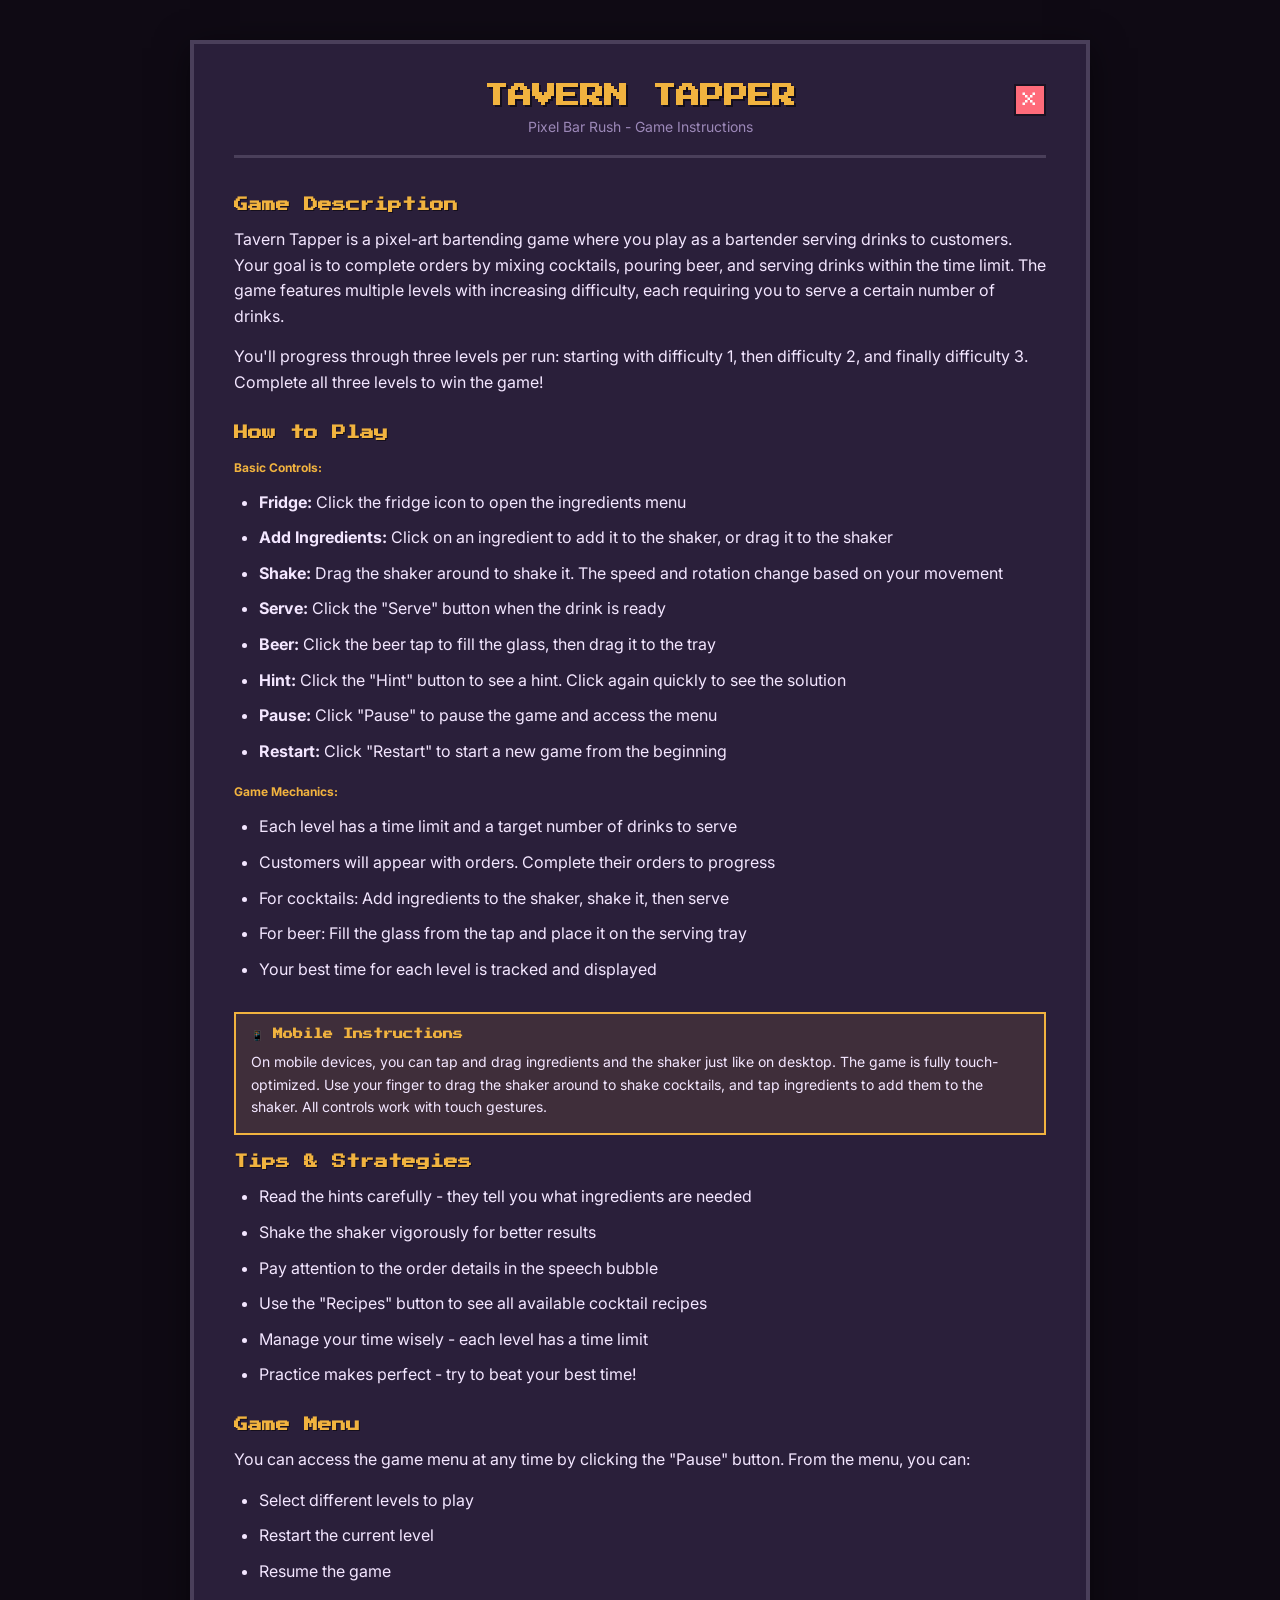
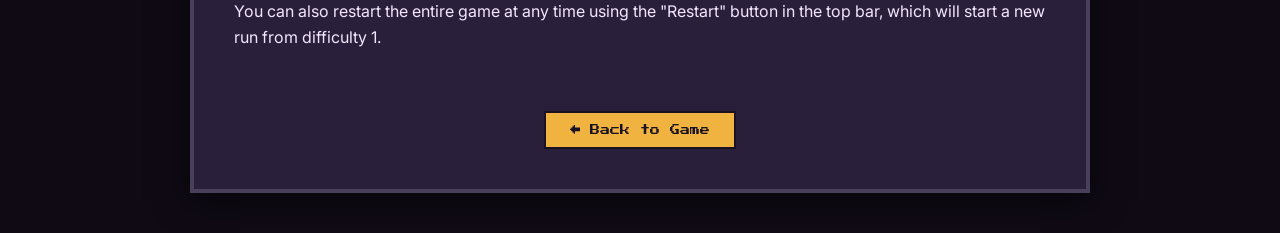
==== instructions.html @ 80a88e9c "all done" ====
<!doctype html>
<html lang="sk">
<head>
  <meta charset="UTF-8">
  <meta name="viewport" content="width=device-width, initial-scale=1.0">
  <meta name="theme-color" content="#1b1424">
  <title>Tavern Tapper - Instructions</title>
  <link rel="icon" type="image/png" href="./src/assets/icons/EmptyPintOfBeer.png">
  <link rel="stylesheet" href="./src/css/style.css">
  <style>
    html, body {
      overflow-y: auto;
      overflow-x: hidden;
      height: auto;
      min-height: 100vh;
    }
    
    @media print {
      .game-area,
      .topbar,
      .instructions__back-btn,
      .instructions__game-link,
      .instructions__close {
        display: none !important;
      }
      
      .instructions {
        max-width: 100%;
        padding: 20px;
        box-shadow: none;
        border: none;
      }
      
      body {
        background: white;
        color: black;
      }
      
      .instructions__section {
        page-break-inside: avoid;
      }
    }
    
    .instructions {
      max-width: 900px;
      margin: 40px auto;
      padding: 40px;
      background: #2a1f3a;
      border: 4px solid #4a3f5a;
      border-radius: 0;
      box-shadow: 0 8px 32px rgba(0,0,0,0.5);
      font-family: 'Inter', system-ui, -apple-system, sans-serif;
      color: var(--text);
    }
    
    .instructions__header {
      text-align: center;
      margin-bottom: 40px;
      padding-bottom: 20px;
      border-bottom: 3px solid #4a3f5a;
      position: relative;
    }
    
    .instructions__close {
      position: absolute;
      top: 0;
      right: 0;
      width: 32px;
      height: 32px;
      background: var(--danger);
      border: 2px solid #1a1222;
      border-radius: 0;
      color: white;
      font-size: 20px;
      font-family: 'Press Start 2P', cursive;
      cursor: pointer;
      display: flex;
      align-items: center;
      justify-content: center;
      transition: transform 100ms ease;
      text-decoration: none;
    }
    
    .instructions__close:hover {
      transform: scale(1.1);
    }
    
    .instructions__title {
      font-family: 'Press Start 2P', cursive;
      font-size: 24px;
      color: var(--accent);
      margin: 0 0 10px 0;
      text-shadow: 2px 2px 0 rgba(0,0,0,0.5);
    }
    
    .instructions__subtitle {
      font-size: 14px;
      color: var(--muted);
      margin: 0;
    }
    
    .instructions__section {
      margin-bottom: 30px;
    }
    
    .instructions__section-title {
      font-family: 'Press Start 2P', cursive;
      font-size: 14px;
      color: var(--accent);
      margin: 0 0 15px 0;
      text-shadow: 1px 1px 0 rgba(0,0,0,0.5);
    }
    
    .instructions__text {
      font-size: 16px;
      line-height: 1.6;
      margin: 0 0 15px 0;
      color: var(--text);
    }
    
    .instructions__list {
      margin: 15px 0;
      padding-left: 25px;
    }
    
    .instructions__list-item {
      margin-bottom: 10px;
      line-height: 1.6;
    }
    
    .instructions__mobile-note {
      background: rgba(241, 179, 63, 0.1);
      border: 2px solid var(--accent);
      padding: 15px;
      margin: 20px 0;
      border-radius: 0;
    }
    
    .instructions__mobile-note-title {
      font-family: 'Press Start 2P', cursive;
      font-size: 10px;
      color: var(--accent);
      margin: 0 0 10px 0;
    }
    
    .instructions__mobile-note-text {
      font-size: 14px;
      line-height: 1.6;
      margin: 0;
    }
    
    .instructions__back-btn {
      display: inline-block;
      padding: 12px 24px;
      background: var(--accent);
      color: #1a1222;
      text-decoration: none;
      font-family: 'Press Start 2P', cursive;
      font-size: 10px;
      border: 2px solid #1a1222;
      border-radius: 0;
      margin-top: 30px;
      transition: transform 100ms ease;
    }
    
    .instructions__back-btn:hover {
      transform: scale(1.05);
    }
    
    .instructions__game-link {
      text-align: center;
      margin-top: 30px;
    }
    
    @media (max-width: 768px) {
      .instructions {
        margin: 20px;
        padding: 20px;
      }
      
      .instructions__title {
        font-size: 18px;
      }
      
      .instructions__section-title {
        font-size: 12px;
      }
      
      .instructions__text {
        font-size: 14px;
      }
    }
  </style>
</head>
<body>
  <div class="instructions">
    <div class="instructions__header">
      <a href="index.html" class="instructions__close" title="Close">×</a>
      <h1 class="instructions__title">TAVERN TAPPER</h1>
      <p class="instructions__subtitle">Pixel Bar Rush - Game Instructions</p>
    </div>
    
    <div class="instructions__section">
      <h2 class="instructions__section-title">Game Description</h2>
      <p class="instructions__text">
        Tavern Tapper is a pixel-art bartending game where you play as a bartender serving drinks to customers. 
        Your goal is to complete orders by mixing cocktails, pouring beer, and serving drinks within the time limit. 
        The game features multiple levels with increasing difficulty, each requiring you to serve a certain number of drinks.
      </p>
      <p class="instructions__text">
        You'll progress through three levels per run: starting with difficulty 1, then difficulty 2, and finally difficulty 3. 
        Complete all three levels to win the game!
      </p>
    </div>
    
    <div class="instructions__section">
      <h2 class="instructions__section-title">How to Play</h2>
      
      <h3 style="font-size: 12px; color: var(--accent); margin-top: 20px; margin-bottom: 10px;">Basic Controls:</h3>
      <ul class="instructions__list">
        <li class="instructions__list-item"><strong>Fridge:</strong> Click the fridge icon to open the ingredients menu</li>
        <li class="instructions__list-item"><strong>Add Ingredients:</strong> Click on an ingredient to add it to the shaker, or drag it to the shaker</li>
        <li class="instructions__list-item"><strong>Shake:</strong> Drag the shaker around to shake it. The speed and rotation change based on your movement</li>
        <li class="instructions__list-item"><strong>Serve:</strong> Click the "Serve" button when the drink is ready</li>
        <li class="instructions__list-item"><strong>Beer:</strong> Click the beer tap to fill the glass, then drag it to the tray</li>
        <li class="instructions__list-item"><strong>Hint:</strong> Click the "Hint" button to see a hint. Click again quickly to see the solution</li>
        <li class="instructions__list-item"><strong>Pause:</strong> Click "Pause" to pause the game and access the menu</li>
        <li class="instructions__list-item"><strong>Restart:</strong> Click "Restart" to start a new game from the beginning</li>
      </ul>
      
      <h3 style="font-size: 12px; color: var(--accent); margin-top: 20px; margin-bottom: 10px;">Game Mechanics:</h3>
      <ul class="instructions__list">
        <li class="instructions__list-item">Each level has a time limit and a target number of drinks to serve</li>
        <li class="instructions__list-item">Customers will appear with orders. Complete their orders to progress</li>
        <li class="instructions__list-item">For cocktails: Add ingredients to the shaker, shake it, then serve</li>
        <li class="instructions__list-item">For beer: Fill the glass from the tap and place it on the serving tray</li>
        <li class="instructions__list-item">Your best time for each level is tracked and displayed</li>
      </ul>
    </div>
    
    <div class="instructions__mobile-note">
      <h3 class="instructions__mobile-note-title">📱 Mobile Instructions</h3>
      <p class="instructions__mobile-note-text">
        On mobile devices, you can tap and drag ingredients and the shaker just like on desktop. 
        The game is fully touch-optimized. Use your finger to drag the shaker around to shake cocktails, 
        and tap ingredients to add them to the shaker. All controls work with touch gestures.
      </p>
    </div>
    
    <div class="instructions__section">
      <h2 class="instructions__section-title">Tips & Strategies</h2>
      <ul class="instructions__list">
        <li class="instructions__list-item">Read the hints carefully - they tell you what ingredients are needed</li>
        <li class="instructions__list-item">Shake the shaker vigorously for better results</li>
        <li class="instructions__list-item">Pay attention to the order details in the speech bubble</li>
        <li class="instructions__list-item">Use the "Recipes" button to see all available cocktail recipes</li>
        <li class="instructions__list-item">Manage your time wisely - each level has a time limit</li>
        <li class="instructions__list-item">Practice makes perfect - try to beat your best time!</li>
      </ul>
    </div>
    
    <div class="instructions__section">
      <h2 class="instructions__section-title">Game Menu</h2>
      <p class="instructions__text">
        You can access the game menu at any time by clicking the "Pause" button. From the menu, you can:
      </p>
      <ul class="instructions__list">
        <li class="instructions__list-item">Select different levels to play</li>
        <li class="instructions__list-item">Restart the current level</li>
        <li class="instructions__list-item">Resume the game</li>
      </ul>
      <p class="instructions__text">
        You can also restart the entire game at any time using the "Restart" button in the top bar, 
        which will start a new run from difficulty 1.
      </p>
    </div>
    
    <div class="instructions__game-link">
      <a href="index.html" class="instructions__back-btn">← Back to Game</a>
    </div>
  </div>
</body>
</html>
---- src/css/style.css ----
@import url('https://fonts.googleapis.com/css2?family=Press+Start+2P&family=Inter:wght@400;600&display=swap');

html, body {
  height: 100%;
  margin: 0;
  padding: 0;
  overflow: hidden; /* блокируем прокрутку страницы, игра всегда внутри экрана */
  -webkit-overflow-scrolling: touch; /* плавная прокрутка на iOS */
  touch-action: manipulation; /* предотвращаем двойной тап для зума */
}

:root {
  --bg: #0f0a14;
  --panel: #1b1424;
  --accent: #f1b33f;
  --accent-2: #6dd3ff;
  --text: #f3e6ff;
  --muted: #9c88b8;
  --danger: #ff6b7a;
  --success: #7bd88f;
  --border: rgba(255,255,255,0.08);
  color-scheme: dark;
}

* { 
  box-sizing: border-box;
  -webkit-tap-highlight-color: transparent; /* убираем подсветку при касании на мобильных */
}

*:not(input):not(textarea) {
  user-select: none; /* предотвращаем выделение текста при касании */
  -webkit-user-select: none;
  -moz-user-select: none;
  -ms-user-select: none;
}

body {
  margin: 0;
  font-family: 'Inter', system-ui, -apple-system, sans-serif;
  color: var(--text);
  background-color: var(--bg);
  min-height: 100vh;
  position: relative;
  overflow-x: hidden;
}

.page {
  max-width: 100vw; /* чтобы фон и игра могли растягиваться на всю ширину экрана */
  margin: 0;
  padding: 12px;
  min-height: 100vh;
  max-height: 100vh; /* ограничиваем высоту на мобильных */
  display: flex;
  flex-direction: column;
  overflow: hidden; /* предотвращаем скроллинг */
}

.topbar {
  display: flex;
  justify-content: space-between;
  align-items: center;
  gap: 12px;
  padding: 10px 14px;
  background: linear-gradient(90deg, #24182f, #1a1222);
  border: 2px solid var(--border);
  border-radius: 8px;
  box-shadow: 0 4px 12px rgba(0,0,0,0.5);
  margin-bottom: 12px;
  flex-wrap: wrap;
  z-index: 100;
  position: relative;
}

.brand {
  display: flex;
  align-items: center;
  gap: 10px;
  font-family: 'Press Start 2P', cursive;
  font-size: 11px;
  text-transform: uppercase;
  letter-spacing: 1px;
}

.brand__dot {
  width: 12px;
  height: 12px;
  background: linear-gradient(145deg, var(--accent), #ffdf91);
  box-shadow: 0 0 8px rgba(241, 179, 63, 0.9);
  border-radius: 3px;
  image-rendering: pixelated;
}

.brand__subtitle {
  font-family: 'Inter', sans-serif;
  font-size: 10px;
  color: var(--muted);
  margin-top: 2px;
}

.hud {
  display: flex;
  align-items: center;
  gap: 8px;
  flex-wrap: wrap;
}

.hud__item {
  padding: 6px 8px;
  background: rgba(255,255,255,0.04);
  border: 2px solid var(--border);
  border-radius: 6px;
  min-width: 70px;
}

.label {
  font-size: 9px;
  color: var(--muted);
  text-transform: uppercase;
}

.value {
  font-family: 'Press Start 2P', cursive;
  font-size: 10px;
  margin-top: 2px;
}

.btn {
  border: 2px solid var(--border);
  background: rgba(255,255,255,0.06);
  color: var(--text);
  padding: 6px 10px;
  border-radius: 6px;
  cursor: pointer;
  font-weight: 600;
  font-size: 11px;
  transition: transform 100ms ease, box-shadow 100ms ease, border 100ms ease;
  image-rendering: pixelated;
  font-family: 'Press Start 2P', cursive;
}

.btn:hover { transform: translateY(-1px); border-color: rgba(241,179,63,0.6); }
.btn:active { transform: translateY(0); }

.btn--primary {
  background: linear-gradient(90deg, #f1b33f, #ffdf91);
  color: #24182f;
  border-color: rgba(0,0,0,0.1);
  box-shadow: 0 4px 12px rgba(241, 179, 63, 0.35);
}

.btn--ghost {
  background: rgba(255,255,255,0.04);
}

.btn--small {
  padding: 4px 8px;
  font-size: 9px;
}

/* Игровая область */
.game-area {
  flex: 1;
  display: flex;
  flex-direction: column;
  gap: 12px;
  min-height: 0; /* важно для flex-контейнеров */
  overflow: hidden;
}

/* Таверна - основной контейнер (вьюпорт) */
.tavern {
  position: relative;
  min-height: 500px;
  background: transparent;
  border-radius: 8px;
  overflow: hidden; /* предотвращаем выход элементов за границы */
  flex: 1;
  width: 100%;
  max-width: 100%;
  min-height: 0; /* важно для flex-контейнеров */
  display: flex;
  justify-content: center;
  align-items: flex-start;
}

/* Внутренний слой фиксированного "игрового" размера, который масштабируется под любое окно */
.tavern__content {
  position: absolute;
  top: 0;
  left: 50%;
  width: 1280px;   /* базовая ширина макета игры */
  height: 720px;   /* базовая высота макета игры */
  transform: translateX(-50%) scale(1);
  transform-origin: top center;
  z-index: 5; /* выше фона */
}

.tavern__background {
  position: absolute;
  inset: 0;
  background-image: url('../assets/background/tavern-bg.png');
  background-size: cover;
  background-position: center;
  opacity: 1;
  z-index: 0;
  border-radius: 8px;
  background-repeat: no-repeat;
}


/* Посетители с диалоговыми окнами */
.visitors {
  position: relative;
  z-index: 5; /* ниже стойки, но пузырьки всё равно выше по z-index */
  display: flex;
  justify-content: space-around;
  align-items: flex-start;
  padding: 20px;
  height: 100%;
  min-height: 200px;
}

.visitor {
  position: absolute;
  display: flex;
  flex-direction: column;
  align-items: center;
  gap: 8px;
  /* Посетитель появляется из центра (двери) и приближается к бару */
  left: 50% !important; /* Центрируем по горизонтали */
  animation: visitor-enter 1.2s ease-out forwards;
  max-width: 100%;
  box-sizing: border-box;
  transform-origin: center bottom; /* Точка масштабирования - центр снизу */
  overflow: visible; /* Чтобы speech-bubble был виден даже если посетитель высоко */
}

/* Для мобильных устройств используем другую анимацию */
@media (max-width: 768px) {
  .visitor {
    animation: visitor-enter-mobile 1.2s ease-out forwards;
  }
  
  /* Отключаем анимацию только если transform задан через style и это не начальная анимация */
  .visitor[style*="transform"]:not([data-animating="true"]) {
    animation: none;
  }
}

/* Контейнер с персонажем под пузырём */
.visitor__avatar {
  margin-top: 6px;
  order: 2; /* Аватар идет после speech-bubble */
}

/* Speech-bubble теперь позиционируется абсолютно относительно .tavern, а не .visitor */
.visitor .speech-bubble {
  position: absolute;
  bottom: auto;
  left: auto;
  transform: none;
  order: 1; /* Speech-bubble идет первым */
}

.visitor__img {
  width: clamp(200px, 25vw, 380px);
  height: clamp(200px, 25vw, 380px);
  max-width: 100%;
  max-height: 100%;
  object-fit: contain;
  image-rendering: pixelated;
  image-rendering: -moz-crisp-edges;
  image-rendering: crisp-edges;
  filter: drop-shadow(0 6px 12px rgba(0,0,0,0.8));
}

@keyframes visitor-enter {
  from {
    opacity: 0.2;
    transform: translateX(-50%) translateY(-100%) scale(0.3);
    filter: brightness(0.2);
  }
  to {
    opacity: 1;
    transform: translateX(-50%) translateY(0) scale(1);
    filter: brightness(1);
  }
}

@keyframes visitor-enter-mobile {
  from {
    opacity: 0.2;
    transform: translateX(-50%) translateY(-100%) scale(0.3);
    filter: brightness(0.2);
  }
  to {
    opacity: 1;
    transform: translateX(-50%) translateY(0) scale(1);
    filter: brightness(1);
  }
}

/* Окошко с заказом (слева, похоже на панель ингредиентов шейкера) */
.speech-bubble {
  position: absolute;
  bottom: 70%;       /* поднято выше, чтобы не налазить на ингредиенты в шейкере */
  left: 10%;          /* сдвинуто левее, чтобы не налазить на ингредиенты */
  right: auto;
  transform: none;
  background: #2a1f3a;
  border: 3px solid #4a3f5a;
  border-radius: 0;
  padding: clamp(8px, 1.5vw, 12px);
  min-width: clamp(120px, 30vw, 280px);
  max-width: clamp(140px, 50vw, 400px);
  width: auto;
  box-shadow: 
    0 0 0 2px #1a1222,
    inset 0 0 0 1px rgba(255,255,255,0.1),
    0 8px 16px rgba(0,0,0,0.8);
  z-index: 20;
  image-rendering: pixelated;
  font-family: 'Press Start 2P', cursive;
  white-space: normal;
}

.speech-bubble__content {
  position: relative;
  z-index: 1;
}

.speech-bubble__title {
  font-size: clamp(5px, 1.2vw, 9px);
  color: var(--accent);
  text-align: center;
  margin-bottom: clamp(6px, 1.5vh, 10px);
  text-transform: uppercase;
  text-shadow: 2px 2px 0 rgba(0,0,0,0.5);
}

.speech-bubble__hint {
  color: var(--muted);
  font-size: clamp(4px, 1vw, 7px);
  text-align: center;
  margin-bottom: clamp(4px, 1vh, 8px);
  line-height: 1.4;
}

.speech-bubble__timer {
  display: none; /* Скрываем таймер, время больше не показывается */
  font-size: clamp(4px, 1vw, 7px);
  color: var(--danger);
  text-align: center;
  margin-top: clamp(4px, 1vh, 8px);
  padding-top: clamp(4px, 1vh, 8px);
  border-top: 1px solid rgba(255,255,255,0.1);
  line-height: 1.4;
  text-shadow: 1px 1px 0 rgba(0,0,0,0.5);
}

.speech-bubble.active {
  border-color: var(--accent);
  box-shadow: 
    0 0 0 2px #1a1222,
    inset 0 0 0 1px rgba(241,179,63,0.2),
    0 0 16px rgba(241, 179, 63, 0.5),
    0 6px 12px rgba(0,0,0,0.7);
  animation: pulse 1.5s ease-in-out infinite;
}

.speech-bubble.served {
  border-color: var(--success);
  opacity: 0.7;
}

.speech-bubble.expired {
  border-color: var(--danger);
  opacity: 0.5;
}

@keyframes pulse {
  0%, 100% { transform: scale(1); }
  50% { transform: scale(1.03); }
}

/* Ингредиенты на столе - теперь скрыты, все продукты в холодильнике */
.ingredients-on-table {
  display: none; /* ингредиенты больше не отображаются на столе */
}

/* Холодильник слева на стойке */
.bar-fridge-container {
  position: absolute;
  bottom: 60px;
  left: 80px;          /* чуть дальше от центра, шире композиция */
  z-index: 15;
  cursor: pointer;
  transition: transform 150ms ease;
}

.bar-fridge-container:hover {
  transform: scale(1.05);
}

.bar-fridge__icon {
  width: clamp(80px, 18vw, 220px);  /* чуть крупнее на больших экранах */
  height: auto;
  image-rendering: pixelated;
  image-rendering: -moz-crisp-edges;
  image-rendering: crisp-edges;
  filter: drop-shadow(0 4px 8px rgba(0,0,0,0.6));
}

/* Модальное окно меню холодильника */
.fridge-menu {
  position: fixed;
  inset: 0;
  z-index: 1000;
  display: none;
  pointer-events: none; /* позволяем клики сквозь overlay */
}

.fridge-menu__overlay {
  position: absolute;
  top: 0;
  left: 0;
  width: 500px;  /* только слева, где меню */
  height: 100%;
  background: rgba(0, 0, 0, 0.3);  /* легкое затемнение только слева */
  backdrop-filter: none;  /* убираем размытие */
  pointer-events: auto; /* overlay кликабелен для закрытия */
}

.fridge-menu__content {
  position: absolute;
  top: 50%;
  left: 40px;  /* позиционируем слева */
  transform: translateY(-50%);
  background: #2a1f3a;
  border: 4px solid #4a3f5a;
  border-radius: 0;
  padding: 16px;
  width: 400px;  /* фиксированная ширина, меньше чем было */
  max-height: 75vh;  /* ограничиваем высоту */
  overflow-y: auto;
  overflow-x: visible;  /* не обрезаем элементы по горизонтали */
  box-shadow: 
    0 0 0 2px #1a1222,
    inset 0 0 0 1px rgba(255,255,255,0.1),
    0 12px 24px rgba(0,0,0,0.9);
  image-rendering: pixelated;
  font-family: 'Press Start 2P', cursive;
  pointer-events: auto; /* содержимое меню кликабельно */
}

.fridge-menu__header {
  display: flex;
  justify-content: space-between;
  align-items: center;
  margin-bottom: 20px;
  padding-bottom: 12px;
  border-bottom: 3px solid #4a3f5a;
}

.fridge-menu__title {
  font-size: 14px;
  color: var(--accent);
  text-transform: uppercase;
  text-shadow: 2px 2px 0 rgba(0,0,0,0.5);
  margin: 0;
}

.fridge-menu__close {
  width: 32px;
  height: 32px;
  background: var(--danger);
  border: 2px solid #1a1222;
  border-radius: 0;
  color: white;
  font-size: 20px;
  font-family: 'Press Start 2P', cursive;
  cursor: pointer;
  display: flex;
  align-items: center;
  justify-content: center;
  transition: transform 100ms ease;
}

.fridge-menu__close:hover {
  transform: scale(1.1);
}

.fridge-menu__grid {
  display: grid;
  grid-template-columns: repeat(2, 1fr);  /* 2 колонки вместо auto-fill */
  gap: 12px;
  padding: 10px 0;
}

.fridge-menu__item {
  display: flex;
  flex-direction: column;
  align-items: center;
  gap: 6px;
  padding: 10px;
  background: rgba(0,0,0,0.4);
  border: 2px solid rgba(255,255,255,0.1);
  border-radius: 4px;
  cursor: grab;
  transition: transform 150ms ease, border-color 150ms ease;
  image-rendering: pixelated;
}

.fridge-menu__item:hover {
  transform: translateY(-4px) scale(1.05);
  border-color: rgba(241,179,63,0.6);
  background: rgba(0,0,0,0.6);
}

.fridge-menu__item:active {
  cursor: grabbing;
}

.fridge-menu__item.dragging {
  z-index: 3000 !important;  /* ⬆️ выше всего (меню: 1000, пауза: 2000) */
  opacity: 0.9;
  transform: scale(1.1);
  filter: drop-shadow(0 8px 16px rgba(0,0,0,0.8));
  will-change: transform, left, top;  /* оптимизация для анимации */
}

.fridge-menu__item img {
  width: 56px;  /* немного меньше для компактности */
  height: 56px;
  object-fit: contain;
  image-rendering: pixelated;
  image-rendering: -moz-crisp-edges;
  image-rendering: crisp-edges;
  filter: drop-shadow(0 2px 4px rgba(0,0,0,0.6));
  pointer-events: none;
}

.fridge-menu__item-label {
  font-size: 8px;
  color: var(--text);
  text-align: center;
  text-shadow: 1px 1px 0 rgba(0,0,0,0.9);
  line-height: 1.3;
}

/* Модальное окно меню паузы */
.pause-menu {
  position: fixed;
  inset: 0;
  z-index: 2000;  /* выше меню холодильника */
  display: none;
  pointer-events: none;
}

.pause-menu__overlay {
  position: absolute;
  inset: 0;
  background: rgba(0, 0, 0, 0.7);
  backdrop-filter: blur(4px);
  pointer-events: auto;
}

.pause-menu__content {
  position: absolute;
  top: 50%;
  left: 50%;
  transform: translate(-50%, -50%);
  background: #2a1f3a;
  border: 4px solid #4a3f5a;
  border-radius: 0;
  padding: 24px;
  min-width: 500px;
  max-width: 600px;
  max-height: 80vh;
  overflow-y: auto;
  box-shadow: 
    0 0 0 2px #1a1222,
    inset 0 0 0 1px rgba(255,255,255,0.1),
    0 12px 24px rgba(0,0,0,0.9);
  image-rendering: pixelated;
  font-family: 'Press Start 2P', cursive;
  pointer-events: auto;
}

.pause-menu__header {
  display: flex;
  justify-content: space-between;
  align-items: center;
  margin-bottom: 20px;
  padding-bottom: 12px;
  border-bottom: 3px solid #4a3f5a;
}

.pause-menu__title {
  font-size: 16px;
  color: var(--accent);
  text-transform: uppercase;
  text-shadow: 2px 2px 0 rgba(0,0,0,0.5);
  margin: 0;
}

.pause-menu__close {
  width: 32px;
  height: 32px;
  background: var(--danger);
  border: 2px solid #1a1222;
  border-radius: 0;
  color: white;
  font-size: 20px;
  font-family: 'Press Start 2P', cursive;
  cursor: pointer;
  display: flex;
  align-items: center;
  justify-content: center;
  transition: transform 100ms ease;
}

.pause-menu__close:hover {
  transform: scale(1.1);
}

.pause-menu__body {
  display: flex;
  flex-direction: column;
  gap: 24px;
}

.pause-menu__section {
  display: flex;
  flex-direction: column;
  gap: 12px;
}

.pause-menu__section-title {
  font-size: 10px;
  color: var(--muted);
  text-transform: uppercase;
  margin: 0;
  text-shadow: 1px 1px 0 rgba(0,0,0,0.5);
}

.pause-menu__levels {
  display: flex;
  flex-direction: column;
  gap: 8px;
  max-height: 300px;
  overflow-y: auto;
  padding-right: 8px;
}

.pause-menu__level-btn {
  padding: 10px 16px;
  background: rgba(0,0,0,0.4);
  border: 2px solid rgba(255,255,255,0.1);
  border-radius: 0;
  color: var(--text);
  font-family: 'Press Start 2P', cursive;
  font-size: 9px;
  text-align: left;
  cursor: pointer;
  transition: transform 150ms ease, border-color 150ms ease, background 150ms ease;
  text-shadow: 1px 1px 0 rgba(0,0,0,0.8);
}

.pause-menu__level-btn:hover {
  transform: translateX(4px);
  border-color: rgba(241,179,63,0.6);
  background: rgba(0,0,0,0.6);
}

.pause-menu__level-btn--active {
  border-color: var(--accent);
  background: rgba(241,179,63,0.2);
  color: var(--accent);
}

.pause-menu__actions {
  display: flex;
  flex-direction: column;
  gap: 12px;
  padding-top: 12px;
  border-top: 2px solid rgba(255,255,255,0.1);
}

.pause-menu__actions .btn {
  width: 100%;
  padding: 12px;
  font-size: 10px;
}

/* Модальное окно победы */
.win-menu {
  position: fixed;
  inset: 0;
  z-index: 2000;
  display: none;
  pointer-events: none;
}

.win-menu__overlay {
  position: absolute;
  inset: 0;
  background: rgba(0, 0, 0, 0.7);
  backdrop-filter: blur(4px);
  pointer-events: auto;
}

.win-menu__content {
  position: absolute;
  top: 50%;
  left: 50%;
  transform: translate(-50%, -50%);
  background: #2a1f3a;
  border: 4px solid var(--success);
  border-radius: 0;
  padding: 32px;
  min-width: 400px;
  max-width: 500px;
  box-shadow: 
    0 0 0 2px #1a1222,
    inset 0 0 0 1px rgba(255,255,255,0.1),
    0 12px 24px rgba(0,0,0,0.9);
  image-rendering: pixelated;
  font-family: 'Press Start 2P', cursive;
  pointer-events: auto;
  text-align: center;
}

.win-menu__header {
  margin-bottom: 24px;
}

.win-menu__title {
  font-size: 18px;
  color: var(--success);
  text-transform: uppercase;
  text-shadow: 2px 2px 0 rgba(0,0,0,0.5);
  margin: 0;
}

.win-menu__body {
  display: flex;
  flex-direction: column;
  gap: 24px;
}

.win-menu__message {
  font-size: 12px;
  color: var(--text);
  text-shadow: 1px 1px 0 rgba(0,0,0,0.8);
}

.win-menu__message span {
  color: var(--accent);
  font-size: 14px;
}

.win-menu__actions {
  display: flex;
  justify-content: center;
}

.win-menu__actions .btn {
  padding: 12px 32px;
  font-size: 10px;
}

/* Модальное окно проигрыша */
.lose-menu {
  position: fixed;
  inset: 0;
  z-index: 2000;
  display: none;
  pointer-events: none;
}

.lose-menu__overlay {
  position: absolute;
  inset: 0;
  background: rgba(0, 0, 0, 0.7);
  backdrop-filter: blur(4px);
  pointer-events: auto;
}

.lose-menu__content {
  position: absolute;
  top: 50%;
  left: 50%;
  transform: translate(-50%, -50%);
  background: #2a1f3a;
  border: 4px solid var(--danger);
  border-radius: 0;
  padding: 32px;
  min-width: 400px;
  max-width: 500px;
  box-shadow: 
    0 0 0 2px #1a1222,
    inset 0 0 0 1px rgba(255,255,255,0.1),
    0 12px 24px rgba(0,0,0,0.9);
  image-rendering: pixelated;
  font-family: 'Press Start 2P', cursive;
  pointer-events: auto;
  text-align: center;
}

.lose-menu__header {
  margin-bottom: 24px;
}

.lose-menu__title {
  font-size: 18px;
  color: var(--danger);
  text-transform: uppercase;
  text-shadow: 2px 2px 0 rgba(0,0,0,0.5);
  margin: 0;
}

.lose-menu__body {
  display: flex;
  flex-direction: column;
  gap: 24px;
}

.lose-menu__message {
  font-size: 10px;
  color: var(--text);
  text-shadow: 1px 1px 0 rgba(0,0,0,0.8);
  line-height: 1.6;
}

.lose-menu__actions {
  display: flex;
  justify-content: center;
}

.lose-menu__actions .btn {
  padding: 12px 32px;
  font-size: 10px;
}

/* Меню рецептов */
.recipes-menu {
  position: fixed;
  inset: 0;
  z-index: 2000;
  display: none;
  pointer-events: none;
}

.recipes-menu__overlay {
  position: absolute;
  inset: 0;
  background: rgba(0, 0, 0, 0.7);
  backdrop-filter: blur(4px);
  pointer-events: auto;
}

.recipes-menu__content {
  position: absolute;
  top: 50%;
  left: 50%;
  transform: translate(-50%, -50%);
  background: #2a1f3a;
  border: 4px solid #4a3f5a;
  border-radius: 0;
  padding: 24px;
  min-width: 600px;
  max-width: 800px;
  max-height: 80vh;
  overflow-y: auto;
  pointer-events: auto;
  box-shadow: 0 8px 32px rgba(0,0,0,0.5);
}

.recipes-menu__header {
  display: flex;
  justify-content: space-between;
  align-items: center;
  margin-bottom: 20px;
  padding-bottom: 12px;
  border-bottom: 3px solid #4a3f5a;
}

.recipes-menu__title {
  font-size: 16px;
  color: var(--accent);
  text-transform: uppercase;
  text-shadow: 2px 2px 0 rgba(0,0,0,0.5);
  margin: 0;
}

.recipes-menu__close {
  width: 32px;
  height: 32px;
  background: var(--danger);
  border: 2px solid #1a1222;
  border-radius: 0;
  color: white;
  font-size: 20px;
  font-family: 'Press Start 2P', cursive;
  cursor: pointer;
  display: flex;
  align-items: center;
  justify-content: center;
  transition: transform 150ms ease;
}

.recipes-menu__close:hover {
  transform: scale(1.1);
}

.recipes-menu__body {
  display: flex;
  flex-direction: column;
  gap: 16px;
}

.recipes-menu__list {
  display: flex;
  flex-direction: column;
  gap: 16px;
}

.recipes-menu__item {
  background: rgba(0,0,0,0.4);
  border: 2px solid rgba(255,255,255,0.1);
  border-radius: 0;
  padding: 16px;
  display: flex;
  flex-direction: column;
  gap: 12px;
}

.recipes-menu__item-header {
  display: flex;
  align-items: center;
  gap: 16px;
}

.recipes-menu__item-image {
  width: 80px;
  height: 80px;
  object-fit: contain;
  border: 2px solid rgba(255,255,255,0.2);
  background: rgba(0,0,0,0.3);
  border-radius: 0;
  flex-shrink: 0;
}

.recipes-menu__item-info {
  flex: 1;
}

.recipes-menu__item-name {
  font-size: 12px;
  color: var(--accent);
  text-transform: uppercase;
  margin: 0 0 8px 0;
  text-shadow: 1px 1px 0 rgba(0,0,0,0.5);
}

.recipes-menu__item-hint {
  font-size: 8px;
  color: var(--muted);
  margin: 0;
  line-height: 1.4;
}

.recipes-menu__item-ingredients {
  display: flex;
  flex-direction: column;
  gap: 8px;
  margin-top: 8px;
}

.recipes-menu__item-ingredients-title {
  font-size: 9px;
  color: var(--muted);
  text-transform: uppercase;
  margin: 0;
}

.recipes-menu__item-ingredients-list {
  display: flex;
  flex-wrap: wrap;
  gap: 8px;
}

.recipes-menu__ingredient {
  display: flex;
  align-items: center;
  gap: 6px;
  background: rgba(0,0,0,0.5);
  border: 1px solid rgba(255,255,255,0.1);
  padding: 6px 10px;
  border-radius: 0;
}

.recipes-menu__ingredient-image {
  width: 24px;
  height: 24px;
  object-fit: contain;
}

.recipes-menu__ingredient-label {
  font-size: 7px;
  color: var(--text);
  font-family: 'Press Start 2P', cursive;
}

.ingredients-on-table::-webkit-scrollbar {
  height: 8px;
}

.ingredients-on-table::-webkit-scrollbar-track {
  background: rgba(0,0,0,0.2);
  border-radius: 4px;
}

.ingredients-on-table::-webkit-scrollbar-thumb {
  background: rgba(241, 179, 63, 0.5);
  border-radius: 4px;
}

.ingredient-on-table {
  position: relative;
  display: flex;
  flex-direction: column;
  align-items: center;
  gap: 4px;
  cursor: grab;
  touch-action: none;
  transition: transform 100ms ease;
  image-rendering: pixelated;
  filter: drop-shadow(0 4px 8px rgba(0,0,0,0.6));
  -webkit-touch-callout: none; /* отключаем контекстное меню на iOS */
}

.ingredient-on-table::before {
  content: '';
  position: absolute;
  bottom: -2px;
  left: 50%;
  transform: translateX(-50%);
  width: 80%;
  height: 4px;
  background: rgba(0,0,0,0.3);
  border-radius: 50%;
  filter: blur(2px);
  z-index: -1;
}

.ingredient-on-table:active { cursor: grabbing; }
.ingredient-on-table:hover { 
  transform: translateY(-6px) scale(1.1);
  filter: drop-shadow(0 6px 12px rgba(241, 179, 63, 0.4));
}
.ingredient-on-table.dragging { 
  opacity: 0.8; 
  transform: rotate(5deg) scale(1.15);
  z-index: 1000;
  filter: drop-shadow(0 8px 16px rgba(0,0,0,0.8));
}

.ingredient-on-table img {
  width: 64px;
  height: 64px;
  object-fit: contain;
  image-rendering: pixelated;
  image-rendering: -moz-crisp-edges;
  image-rendering: crisp-edges;
  filter: drop-shadow(0 4px 8px rgba(0,0,0,0.6));
  pointer-events: none;
  transition: transform 150ms ease;
}

.ingredient-on-table:hover img {
  transform: scale(1.1);
}

.ingredient-on-table .chip__label {
  font-size: 10px;
  text-align: center;
  font-family: 'Press Start 2P', cursive;
  color: var(--text);
  text-shadow: 2px 2px 0 rgba(0,0,0,0.9);
  background: rgba(0,0,0,0.75);
  padding: 4px 8px;
  border-radius: 4px;
  white-space: nowrap;
  border: 1px solid rgba(255,255,255,0.1);
}

/* Шейкер на столе (рядом с подносом, правее центра) */
.shaker-container {
  position: absolute;
  bottom: 72px; /* чуть выше от края стола */
  left: 58%;    /* немного ближе к правому краю, расширяем размещение приборов */
  z-index: 15;
  display: flex;
  flex-direction: column;
  align-items: center;
  gap: 14px;
  transition: transform 0.2s ease;
}

/* Поднос для готовых напитков в центре стола */
.tray-container {
  position: absolute;
  bottom: 42px;
  left: 50%;
  transform: translateX(-50%);
  z-index: 14;        /* над столом, но под всплывающими окнами */
  pointer-events: auto; /* нужна, чтобы можно было дропать бокал/напиток на поднос */
  width: 320px;       /* шире поднос на больших экранах */
  height: 220px;      /* немного выше зона подноса */
  display: flex;
  align-items: flex-end;
  justify-content: center;
}

.tray__icon {
  position: relative;
  width: 320px;       /* поднос на всю зону */
  height: auto;
  image-rendering: pixelated;
  image-rendering: -moz-crisp-edges;
  image-rendering: crisp-edges;
  filter: drop-shadow(0 4px 8px rgba(0,0,0,0.6));
}

.tray__drink {
  position: absolute;
  bottom: 70px;              /* высота напитка над подносом, подгони при необходимости */
  left: 50%;
  transform: translateX(-50%);
  width: 110px;              /* делаем коктейли крупнее на подносе на десктопе */
  height: auto;
  image-rendering: pixelated;
  image-rendering: -moz-crisp-edges;
  image-rendering: crisp-edges;
  filter: drop-shadow(0 4px 8px rgba(0,0,0,0.6));
}

/* Когда бокал стоит на подносе, позиционируем его в центре подноса */
.tray-container .beer-tap__glass {
  position: absolute;
  bottom: 40%;            /* поднимаем еще выше (два раза) - используем проценты для адаптивности */
  left: 50%;
  transform: translateX(-50%);
  z-index: 1;
}

/* Пивной кран справа на столе */
.beer-tap-container {
  position: absolute;
  bottom: 120px;  /* поднимаем кран выше, как на скрине */
  right: 160px;   /* чуть дальше от центра, чтобы расширить композицию */
  z-index: 15;
  display: flex;
  flex-direction: column;
  align-items: center;
  gap: 8px;
}

/* Когда бокал стоит под краном внутри контейнера крана,
   позиционируем его абсолютно, чтобы кран не "подскакивал" вверх */
.beer-tap-container .beer-tap__glass {
  position: absolute;
  bottom: -10px;         /* ставим бокал на стол, чуть ниже низа контейнера */
  left: 50%;
  transform: translateX(-50%);
}

.beer-tap__icon {
  width: 210px;      /* немного крупнее кран */
  height: auto;
  image-rendering: pixelated;
  image-rendering: -moz-crisp-edges;
  image-rendering: crisp-edges;
  filter: drop-shadow(0 4px 8px rgba(0,0,0,0.7));
  cursor: pointer;
}

.beer-tap__glass {
  width: 80px;
  height: 100px;  /* чуть крупнее бокал на стойке */
  object-fit: contain;  /* сохраняем пропорции, но вписываем в заданный размер */
  image-rendering: pixelated;
  filter: drop-shadow(0 3px 6px rgba(0,0,0,0.6));
  cursor: grab;
  touch-action: none;
  -webkit-touch-callout: none;
}

/* Увеличенный размер для shandy */
.beer-tap__glass[data-state="shandy"] {
  width: 90px;
  height: 110px;
}

.beer-tap__glass.dragging {
  opacity: 0.8;
}

/* Стартовая позиция бокала на столе, слева от крана */
.beer-glass-start {
  position: absolute;
  bottom: 70px;    /* опускаем бокал так, чтобы он стоял прямо на столе */
  right: 220px;    /* немного левее, чтобы нужно было пододвинуть под кран */
  z-index: 15;
}

.shaker {
  position: relative;
  width: 170px;   /* увеличиваем базовый размер шейкера на десктопе */
  height: 200px;
  display: flex;
  flex-direction: column;
  align-items: center;
  justify-content: center;
  cursor: grab;
  transition: transform 200ms ease;
  user-select: none;
  -webkit-user-select: none;
  touch-action: none;
  -webkit-touch-callout: none;
  filter: drop-shadow(0 4px 8px rgba(0,0,0,0.6));
}

.shaker::before {
  content: '';
  position: absolute;
  bottom: -4px;
  left: 50%;
  transform: translateX(-50%);
  width: 70%;
  height: 6px;
  background: rgba(0,0,0,0.4);
  border-radius: 50%;
  filter: blur(3px);
  z-index: -1;
}

.shaker:active {
  cursor: grabbing;
}

.shaker:hover {
  transform: scale(1.05);
}

.shaker.dragging {
  cursor: grabbing;
  z-index: 1000;
  transform: scale(1.1) rotate(5deg);
}

.shaker.drag-over {
  transform: scale(1.1);
  filter: drop-shadow(0 0 12px rgba(241, 179, 63, 0.8));
}

.shaker__icon {
  width: 150px;
  height: 150px;
  object-fit: contain;
  image-rendering: pixelated;
  image-rendering: -moz-crisp-edges;
  image-rendering: crisp-edges;
  filter: drop-shadow(0 4px 8px rgba(0,0,0,0.6));
  pointer-events: none;
  transition: transform 200ms ease;
}

.shaker.shaking .shaker__icon {
  animation: shake 0.15s ease-in-out infinite;
}

.shake-progress {
  width: 100%;
  height: 12px;
  background: rgba(0,0,0,0.5);
  border: 2px solid var(--border);
  border-radius: 6px;
  overflow: hidden;
  margin-top: 8px;
  position: relative;
}

.shake-progress__bar {
  height: 100%;
  background: linear-gradient(90deg, #6dd3ff, #a187ff, #f1b33f);
  width: 0%;
  transition: width 50ms linear;
  box-shadow: 0 0 8px rgba(109, 211, 255, 0.6);
}

.shake-progress__label {
  position: absolute;
  top: 50%;
  left: 50%;
  transform: translate(-50%, -50%);
  font-family: 'Press Start 2P', cursive;
  font-size: 7px;
  color: var(--text);
  text-shadow: 1px 1px 0 rgba(0,0,0,0.8);
  z-index: 1;
}

@keyframes shake {
  0%, 100% { transform: translateX(0) rotate(0deg); }
  25% { transform: translateX(-4px) rotate(-5deg); }
  75% { transform: translateX(4px) rotate(5deg); }
}

.shaker__label {
  font-size: 8px;
  color: var(--muted);
  text-align: center;
  font-family: 'Press Start 2P', cursive;
  margin-top: 4px;
  text-shadow: 1px 1px 0 rgba(0,0,0,0.8);
}

/* Окно ингредиентов в шейкере (справа, рядом с шейкером) */
.shaker-ingredients-panel {
  position: absolute;
  bottom: 55%;       /* немного выше */
  right: 25%;        /* немного левее от правого края */
  left: auto;
  transform: none;
  background: #2a1f3a;
  border: 3px solid #4a3f5a;
  border-radius: 0;
  padding: 12px;
  min-width: 280px;
  max-width: 400px;
  box-shadow: 
    0 0 0 2px #1a1222,
    inset 0 0 0 1px rgba(255,255,255,0.1),
    0 8px 16px rgba(0,0,0,0.8);
  z-index: 20;
  image-rendering: pixelated;
  font-family: 'Press Start 2P', cursive;
}

.shaker-ingredients-panel__title {
  font-size: 9px;
  color: var(--accent);
  text-align: center;
  margin-bottom: 10px;
  text-transform: uppercase;
  text-shadow: 2px 2px 0 rgba(0,0,0,0.5);
}

.shaker-ingredients-panel__shake-info {
  font-size: 7px;
  color: var(--muted);
  text-align: center;
  margin-top: 8px;
  padding-top: 8px;
  border-top: 1px solid rgba(255,255,255,0.1);
  line-height: 1.4;
}

.shaker-ingredients-panel__content {
  display: flex;
  flex-wrap: wrap;
  gap: 8px;
  justify-content: center;
  align-items: center;
  min-height: 60px;
}

.shaker-ingredient-item {
  position: relative;
  display: flex;
  flex-direction: column;
  align-items: center;
  gap: 4px;
  background: rgba(0,0,0,0.4);
  padding: 6px;
  border: 2px solid rgba(255,255,255,0.1);
  border-radius: 4px;
  transition: transform 150ms ease, border-color 150ms ease;
}

.shaker-ingredient-item:hover {
  transform: scale(1.05);
  border-color: rgba(241,179,63,0.6);
}

.shaker-ingredient-item img {
  width: 32px;
  height: 32px;
  object-fit: contain;
  image-rendering: pixelated;
  image-rendering: -moz-crisp-edges;
  image-rendering: crisp-edges;
  filter: drop-shadow(0 2px 4px rgba(0,0,0,0.5));
}

.shaker-ingredient-item__label {
  font-size: 7px;
  color: var(--text);
  text-align: center;
  font-family: 'Press Start 2P', cursive;
  text-shadow: 1px 1px 0 rgba(0,0,0,0.8);
}

.shaker-ingredient-item__remove {
  position: absolute;
  top: -6px;
  right: -6px;
  width: 18px;
  height: 18px;
  background: var(--danger);
  border: 2px solid #1a1222;
  border-radius: 50%;
  color: white;
  font-size: 10px;
  font-family: 'Press Start 2P', cursive;
  cursor: pointer;
  display: flex;
  align-items: center;
  justify-content: center;
  line-height: 1;
  box-shadow: 0 2px 4px rgba(0,0,0,0.5);
  transition: transform 100ms ease;
}

.shaker-ingredient-item__remove:hover {
  transform: scale(1.2);
}

.shaker-ingredient-item__remove:active {
  transform: scale(0.9);
}

.shaker-ingredients-panel__empty {
  font-size: 8px;
  color: var(--muted);
  text-align: center;
  padding: 20px;
  text-shadow: 1px 1px 0 rgba(0,0,0,0.5);
}

.shake-btn {
  font-size: 10px;
  padding: 8px 16px;
  min-width: 100px;
}

.shake-btn:active {
  animation: buttonPress 0.1s ease;
}

.shake-hint {
  display: flex;
  flex-direction: column;
  align-items: center;
  gap: 4px;
  font-family: 'Press Start 2P', cursive;
  font-size: 8px;
  color: var(--muted);
  text-align: center;
  margin-top: 4px;
}

.shake-hint__label {
  text-shadow: 1px 1px 0 rgba(0,0,0,0.8);
}

.shake-hint__value {
  color: var(--accent);
  text-shadow: 2px 2px 0 rgba(0,0,0,0.8);
}

@keyframes buttonPress {
  0%, 100% { transform: scale(1); }
  50% { transform: scale(0.95); }
}

/* Кнопки управления на столе */
.controls-on-table {
  position: absolute;
  bottom: 10px; /* чуть ниже, ближе к нижнему краю экрана */
  left: 50%;
  transform: translateX(-50%);
  display: flex;
  gap: 0;
  align-items: center;
  justify-content: center;
  flex-wrap: nowrap;
  z-index: 15;
  background: transparent;
  padding: 0;
  border-radius: 0;
  border: none;
  box-shadow: none;
}

.controls-on-table__serve {
  padding: 12px 32px;
  font-size: 12px;
  font-family: 'Press Start 2P', cursive;
  border-radius: 999px;
  box-shadow: 0 4px 12px rgba(0,0,0,0.5);
}

.slider {
  display: flex;
  flex-direction: column;
  gap: 6px;
  font-size: 9px;
  font-family: 'Press Start 2P', cursive;
  min-width: 200px;
}

.slider > span:first-child {
  font-size: 8px;
  color: var(--muted);
  text-align: center;
}

.slider input {
  width: 100%;
  accent-color: var(--accent);
  cursor: pointer;
}

.slider__labels {
  display: flex;
  justify-content: space-between;
  font-size: 7px;
  color: var(--muted);
  margin-top: -4px;
}

.slider__hint {
  font-size: 8px;
  color: var(--accent);
  text-align: center;
  margin-top: 2px;
  text-shadow: 1px 1px 0 rgba(0,0,0,0.8);
}

/* Статус бар */
.status-bar {
  background: rgba(27, 20, 36, 0.9);
  border: 2px solid var(--border);
  border-radius: 8px;
  padding: 7px;
  z-index: 100;
  position: relative;
  flex-shrink: 0 !important; /* Не даем статус-бару сжиматься */
  flex-grow: 0 !important; /* Не даем статус-бару расти */
  min-height: fit-content; /* Минимальная высота по содержимому */
  display: block !important; /* Убеждаемся, что элемент отображается */
  visibility: visible !important; /* Убеждаемся, что элемент виден */
  opacity: 1 !important; /* Убеждаемся, что элемент не прозрачный */
}

.status {
  font-size: 10px;
  color: var(--muted);
  margin-bottom: 8px;
  text-align: center;
  font-family: 'Press Start 2P', cursive;
}

.progress {
  position: relative;
  height: 8px;
  background: rgba(255,255,255,0.1);
  border-radius: 4px;
  overflow: hidden;
  border: 1px solid var(--border);
}

.progress__bar {
  height: 100%;
  background: linear-gradient(90deg, #6dd3ff, #a187ff);
  width: 0;
  transition: width 200ms ease;
}

.info-panel {
  display: none;
}

.print-only {
  display: none;
}

/* Адаптивность */
/* Промежуточные размеры для плавных переходов */
@media (max-width: 900px) {
  .visitor__img {
    width: clamp(220px, 28vw, 320px) !important;
    height: clamp(220px, 28vw, 320px) !important;
  }
  
  .speech-bubble {
    min-width: clamp(150px, 28vw, 250px);
    max-width: clamp(170px, 35vw, 300px);
    padding: clamp(6px, 1.2vw, 10px);
  }
  
  .bar-fridge__icon {
    width: clamp(80px, 13vw, 140px);
  }
  
  .shaker {
    width: clamp(80px, 14vw, 120px);
    height: clamp(100px, 17vh, 150px);
  }
  
  .shaker__icon {
    width: clamp(70px, 12vw, 100px);
    height: clamp(70px, 12vw, 100px);
  }
  
  .beer-tap__icon {
    width: clamp(100px, 16vw, 150px);
  }
  
  .tray-container {
    width: clamp(150px, 22vw, 220px);
    height: clamp(120px, 18vh, 180px);
  }
  
  .tray__icon {
    width: clamp(150px, 22vw, 220px);
  }
}

@media (max-width: 768px) {
  /* Общие настройки для мобильных */
  .page {
    padding: 4px;
    max-height: 100vh;
    overflow: hidden;
  }
  
  .topbar {
    flex-direction: row;
    align-items: center;
    padding: 2px 4px;
    margin-bottom: 1px;
    flex-wrap: wrap;
  }
  
  .brand {
    font-size: 6px;
  }
  
  .brand__subtitle {
    font-size: 5px;
  }
  
  .hud {
    width: 100%;
    justify-content: space-between;
    gap: 2px;
    flex-wrap: wrap;
  }
  
  .hud__item {
    min-width: 40px;
    padding: 1px 3px;
    flex: 1 1 auto;
  }
  
  .label {
    font-size: 4px;
  }
  
  .value {
    font-size: 5px;
  }
  
  .btn {
    font-size: 5px;
    padding: 2px 4px;
    flex: 1 1 auto;
    min-width: 48px;
  }
  
  /* Игровая область */
  .game-area {
    gap: 4px;
    flex: 1;
    min-height: 0;
    display: flex;
    flex-direction: column;
    overflow: visible; /* Разрешаем видимость статус-бара */
  }
  
  /* Таверна и фон */
  .tavern {
    min-height: 0;
    flex: 1 1 0; /* Может сжиматься, но имеет приоритет роста, но не занимает все пространство */
    max-height: calc(100% - 45px); /* Оставляем место для статус-бара (уменьшено с 60px) */
    overflow: hidden;
  }
  
  
  /* Посетители */
  .visitors {
    flex-wrap: wrap;
    gap: 5px;
    padding: 5px;
    min-height: 0;
    height: 100%;
    position: absolute;
    top: 0;
    left: 0;
    right: 0;
    bottom: 0;
  }
  
  .visitor {
    position: absolute;
    flex: none;
    transform: translateX(-50%);
  }
  
  .visitor__img {
    width: clamp(200px, 35vw, 260px) !important;
    height: clamp(200px, 35vw, 260px) !important;
    max-width: 100%;
    max-height: 100%;
  }
  
  .speech-bubble {
    bottom: auto;
    top: auto;
    bottom: clamp(80px, 15vh, 110px);
    left: clamp(10%, 15vw, 20%);
    right: auto;
    min-width: clamp(100px, 30vw, 140px);
    max-width: clamp(120px, 35vw, 160px);
    width: auto;
    padding: clamp(3px, 1vw, 6px);
    max-height: 20vh;
    overflow-y: auto;
    font-size: clamp(5px, 1.5vw, 7px);
  }
  
  .speech-bubble__title {
    font-size: clamp(5px, 1.5vw, 7px);
    margin-bottom: clamp(3px, 0.8vh, 5px);
    text-align: center;
  }
  
  .speech-bubble__hint {
    font-size: clamp(4px, 1.2vw, 6px);
    margin-bottom: clamp(2px, 0.6vh, 4px);
  }
  
  .speech-bubble__timer {
    font-size: clamp(5px, 1.5vw, 7px);
    padding-top: clamp(3px, 0.8vh, 5px);
    margin-top: clamp(3px, 0.8vh, 5px);
  }
  
  /* Холодильник */
  .bar-fridge-container {
    bottom: 15px;
    left: 5px;
    z-index: 15;
  }
  
  .bar-fridge__icon {
    width: clamp(50px, 12vw, 80px);
  }
  
  /* Поднос */
  .tray-container {
    bottom: clamp(5px, 1.5vh, 15px);
    left: 50%;
    transform: translateX(-50%);
    width: clamp(80px, 20vw, 120px);      /* соответствуем размеру визуального подноса */
    height: clamp(60px, 15vh, 90px);      /* уменьшаем высоту для точного позиционирования */
  }
  
  .tray__icon {
    width: clamp(80px, 20vw, 120px);
  }
  
  .tray__drink {
    bottom: 30px;
    width: 40px;
  }
  
  /* Бокал на подносе на мобильных */
  .tray-container .beer-tap__glass {
    bottom: 30%;           /* поднимаем еще выше (два раза) - используем проценты для адаптивности */
  }
  
  /* Шейкер */
  .shaker-container {
    position: absolute;
    bottom: clamp(20px, 4vh, 35px);
    left: clamp(55%, 60vw, 65%);
    right: auto;
    transform: translateX(-50%);
    z-index: 15;
  }
  
  .shaker {
    width: clamp(50px, 12vw, 70px);
    height: clamp(60px, 15vh, 85px);
  }
  
  .shaker__icon {
    width: clamp(40px, 10vw, 60px);
    height: clamp(40px, 10vw, 60px);
  }
  
  .shaker__label {
    font-size: 6px;
    margin-top: 2px;
  }
  
  .shake-progress {
    height: 8px;
    margin-top: 4px;
  }
  
  .shake-progress__label {
    font-size: 5px;
  }
  
  /* Панель ингредиентов шейкера - справа от шейкера */
  .shaker-ingredients-panel {
    bottom: auto;
    top: auto;
    bottom: clamp(90px, 15vh, 120px);
    right: auto;
    left: clamp(70%, 75vw, 80%);
    min-width: clamp(100px, 25vw, 150px);
    max-width: clamp(120px, 30vw, 170px);
    width: auto;
    padding: clamp(3px, 1vw, 6px);
    max-height: 20vh;
    overflow-y: auto;
  }
  
  .shaker-ingredients-panel__title {
    font-size: 6px;
    margin-bottom: 4px;
  }
  
  .shaker-ingredient-item {
    padding: 3px;
  }
  
  .shaker-ingredient-item img {
    width: 20px;
    height: 20px;
  }
  
  .shaker-ingredient-item__label {
    font-size: 4px;
  }
  
  /* Пивной кран */
  .beer-tap-container {
    bottom: clamp(30px, 6vh, 50px);
    right: clamp(3px, 1.5vw, 10px);
  }
  
  .beer-tap__icon {
    width: clamp(55px, 12vw, 80px);
  }
  
  /* Бокал */
  .beer-glass-start {
    bottom: 20px;
    right: 80px;
  }
  
  .beer-tap__glass {
    width: clamp(25px, 6vw, 35px);
    height: clamp(35px, 8vh, 45px);
  }
  
  .beer-tap__glass[data-state="shandy"] {
    width: clamp(35px, 8vw, 45px);
    height: clamp(45px, 10vh, 55px);
  }
  
  /* Ингредиенты на столе */
  .ingredients-on-table {
    bottom: 60px;
    left: 10px;
    right: 45%;
    gap: 8px;
    padding: 8px;
    max-height: 120px;
  }
  
  .ingredient-on-table img {
    width: 48px;
    height: 48px;
  }
  
  .ingredient-on-table .chip__label {
    font-size: 7px;
    padding: 2px 5px;
  }
  
  /* Кнопки управления */
  .controls-on-table {
    bottom: 2px;
    padding: 4px 8px;
    gap: 4px;
  }
  
  .controls-on-table__serve {
    padding: 6px 12px;
    font-size: 7px;
  }
  
  /* Статус бар */
  .status-bar {
    padding: 2px 3px;
    margin-top: 1px;
    flex-shrink: 0 !important; /* Не даем статус-бару сжиматься */
    flex-grow: 0 !important; /* Не даем статус-бару расти */
    min-height: fit-content; /* Минимальная высота по содержимому */
    display: block !important; /* Убеждаемся, что элемент отображается */
    visibility: visible !important; /* Убеждаемся, что элемент виден */
    opacity: 1 !important; /* Убеждаемся, что элемент не прозрачный */
    max-height: none !important; /* Убираем ограничение высоты */
  }
  
  .status {
    font-size: 5px;
    margin-bottom: 2px;
    line-height: 1.2; /* Улучшаем читаемость */
    word-wrap: break-word; /* Переносим длинные слова */
  }
  
  .progress {
    height: 4px;
  }
  
  /* Модальные окна */
  .fridge-menu__content {
    width: 70vw;           /* уменьшаем ширину, чтобы не перекрывать шейкер */
    max-width: 280px;      /* ограничиваем максимальную ширину */
    left: 10px;            /* позиционируем слева, чтобы не перекрывать шейкер справа */
    top: 50%;
    transform: translateY(-50%);  /* центрируем только по вертикали */
    max-height: 60vh;      /* ограничиваем высоту, чтобы не перекрывать шейкер */
    padding: 10px;          /* уменьшаем padding */
  }
  
  .fridge-menu__overlay {
    width: 100%;
  }
  
  .fridge-menu__grid {
    grid-template-columns: repeat(2, 1fr);
    gap: 6px;              /* уменьшаем отступ */
  }
  
  .fridge-menu__item {
    padding: 6px;          /* уменьшаем padding */
  }
  
  .fridge-menu__item img {
    width: 35px;           /* уменьшаем размер иконок */
    height: 35px;
  }
  
  .fridge-menu__item-label {
    font-size: 6px;        /* уменьшаем шрифт */
  }
  
  .fridge-menu__title {
    font-size: 10px;       /* уменьшаем заголовок */
  }
  
  .fridge-menu__close {
    width: 24px;           /* уменьшаем кнопку закрытия */
    height: 24px;
    font-size: 16px;
  }
  
  .fridge-menu__header {
    margin-bottom: 12px;   /* уменьшаем отступ */
    padding-bottom: 10px;
  }
  
  .pause-menu__content,
  .recipes-menu__content,
  .win-menu__content,
  .lose-menu__content {
    min-width: 90vw;
    max-width: 90vw;
    padding: 16px;
  }
  
  .pause-menu__title,
  .recipes-menu__title,
  .win-menu__title,
  .lose-menu__title {
    font-size: 12px;
  }
  
  .win-menu__message,
  .lose-menu__message {
    font-size: 8px;
  }
  
  .recipes-menu__item-image {
    width: 60px;
    height: 60px;
  }
  
  .recipes-menu__item-name {
    font-size: 10px;
  }
  
  .recipes-menu__item-hint {
    font-size: 7px;
  }
}

/* Промежуточные размеры между 768px и 480px */
@media (max-width: 600px) {
  .visitor__img {
    width: clamp(200px, 40vw, 240px) !important;
    height: clamp(200px, 40vw, 240px) !important;
  }
  
  .speech-bubble {
    min-width: clamp(110px, 32vw, 130px);
    max-width: clamp(130px, 38vw, 150px);
    padding: clamp(4px, 1vw, 6px);
    bottom: clamp(85px, 13vh, 100px);
  }
  
  .bar-fridge__icon {
    width: clamp(55px, 13vw, 75px);
  }
  
  .shaker {
    width: clamp(55px, 13vw, 65px);
    height: clamp(65px, 15vh, 80px);
  }
  
  .shaker__icon {
    width: clamp(45px, 11vw, 55px);
    height: clamp(45px, 11vw, 55px);
  }
  
  .beer-tap__icon {
    width: clamp(60px, 13vw, 75px);
  }
  
  .tray-container {
    width: clamp(85px, 21vw, 100px);
    height: clamp(70px, 14vh, 85px);
  }
  
  .tray__icon {
    width: clamp(85px, 21vw, 100px);
  }
  
  .shaker-ingredients-panel {
    min-width: clamp(110px, 28vw, 130px);
    max-width: clamp(120px, 32vw, 150px);
    bottom: clamp(80px, 13vh, 95px);
  }
}

/* Очень маленькие экраны типа iPhone SE (375px) */
@media (max-width: 400px) {
  .page {
    padding: 1px;
  }
  
  .topbar {
    padding: 2px 3px;
    margin-bottom: 0;
  }
  
  .brand {
    font-size: 5px;
  }
  
  .brand__subtitle {
    font-size: 4px;
  }
  
  .hud {
    gap: 1px;
  }
  
  .hud__item {
    min-width: 35px;
    padding: 1px 2px;
  }
  
  .label {
    font-size: 3px;
  }
  
  .value {
    font-size: 4px;
  }
  
  .btn {
    font-size: 4px;
    padding: 1px 3px;
    min-width: 40px;
  }
  
  .game-area {
    gap: 1px;
  }
  
  .tavern {
    max-height: calc(100% - 30px); /* Еще меньше места для статус-бара */
  }
  
  .status-bar {
    padding: 1px 2px;
    margin-top: 0;
  }
  
  .status {
    font-size: 3px;
    margin-bottom: 1px;
    line-height: 1.1;
  }
  
  .progress {
    height: 2px;
  }
}

/* Очень маленькие экраны (телефоны в портретной ориентации) */
@media (max-width: 480px) {
  .page {
    padding: 2px;
  }
  
  .topbar {
    padding: 3px 4px;
    margin-bottom: 1px;
  }
  
  .brand {
    font-size: 6px;
  }
  
  .brand__subtitle {
    font-size: 5px;
  }
  
  .hud {
    gap: 2px;
  }
  
  .hud__item {
    min-width: 42px;
    padding: 1px 3px;
  }
  
  .label {
    font-size: 4px;
  }
  
  .value {
    font-size: 5px;
  }
  
  .btn {
    font-size: 5px;
    padding: 2px 4px;
    min-width: 46px;
  }
  
  .game-area {
    gap: 2px;
    display: flex;
    flex-direction: column;
    overflow: visible; /* Разрешаем видимость статус-бара */
  }
  
  /* Таверна и фон для маленьких экранов */
  .tavern {
    min-height: 0;
    flex: 1 1 0; /* Может сжиматься, но имеет приоритет роста, но не занимает все пространство */
    max-height: calc(100% - 35px); /* Оставляем место для статус-бара (уменьшено с 50px) */
    overflow: hidden;
  }
  
  .visitor__img {
    width: clamp(180px, 50vw, 200px) !important;
    height: clamp(180px, 50vw, 200px) !important;
    max-width: 100%;
    max-height: 100%;
  }
  
  .speech-bubble {
    bottom: auto;
    top: auto;
    bottom: clamp(70px, 12vh, 90px);
    left: clamp(8%, 12vw, 18%);
    right: auto;
    min-width: clamp(90px, 35vw, 120px);
    max-width: clamp(100px, 40vw, 140px);
    width: auto;
    padding: clamp(2px, 0.8vw, 4px);
    max-height: 18vh;
    overflow-y: auto;
    font-size: clamp(4px, 1.2vw, 6px);
  }
  
  .speech-bubble__title {
    font-size: clamp(4px, 1.3vw, 6px);
  }
  
  .speech-bubble__hint {
    font-size: clamp(3px, 1vw, 5px);
  }
  
  .speech-bubble__timer {
    font-size: clamp(4px, 1.3vw, 6px);
  }
  
  .bar-fridge-container {
    bottom: 10px;
    left: 2px;
  }
  
  .bar-fridge__icon {
    width: clamp(45px, 15vw, 70px);
  }
  
  .tray-container {
    bottom: clamp(3px, 1vh, 8px);
    width: clamp(70px, 22vw, 90px);       /* соответствуем размеру визуального подноса */
    height: clamp(55px, 12vh, 75px);      /* уменьшаем высоту для точного позиционирования */
  }
  
  .tray__icon {
    width: clamp(70px, 22vw, 90px);
  }
  
  .tray__drink {
    bottom: 25px;
    width: 35px;
  }
  
  /* Бокал на подносе на очень маленьких экранах */
  .tray-container .beer-tap__glass {
    bottom: 24%;           /* поднимаем еще выше (два раза) - используем проценты для адаптивности */
  }
  
  .shaker-container {
    position: absolute;
    bottom: clamp(15px, 3vh, 25px);
    left: clamp(55%, 60vw, 65%);
    right: auto;
    transform: translateX(-50%);
    z-index: 15;
  }
  
  .shaker {
    width: clamp(45px, 13vw, 60px);
    height: clamp(55px, 14vh, 70px);
  }
  
  .shaker__icon {
    width: clamp(35px, 9vw, 50px);
    height: clamp(35px, 9vw, 50px);
  }
  
  .shaker__label {
    font-size: 5px;
  }
  
  .shake-progress {
    height: 6px;
  }
  
  .shake-progress__label {
    font-size: 4px;
  }
  
  .shaker-ingredients-panel {
    bottom: auto;
    top: auto;
    bottom: clamp(75px, 13vh, 100px);
    right: auto;
    left: clamp(70%, 75vw, 80%);
    min-width: clamp(90px, 28vw, 130px);
    max-width: clamp(100px, 32vw, 150px);
    width: auto;
    padding: clamp(2px, 0.8vw, 5px);
    max-height: 18vh;
  }
  
  .shaker-ingredients-panel__title {
    font-size: 5px;
  }
  
  .shaker-ingredient-item img {
    width: 16px;
    height: 16px;
  }
  
  .shaker-ingredient-item__label {
    font-size: 3px;
  }
  
  .beer-tap-container {
    bottom: clamp(25px, 5vh, 35px);
    right: clamp(2px, 1vw, 5px);
  }
  
  .beer-tap__icon {
    width: clamp(50px, 15vw, 70px);
  }
  
  .beer-glass-start {
    bottom: 15px;
    right: 65px;
  }
  
  .beer-tap__glass {
    width: clamp(22px, 7vw, 30px);
    height: clamp(30px, 9vh, 40px);
  }
  
  .beer-tap__glass[data-state="shandy"] {
    width: clamp(30px, 9vw, 40px);
    height: clamp(40px, 11vh, 50px);
  }
  
  .ingredient-on-table img {
    width: 35px;
    height: 35px;
  }
  
  .ingredient-on-table .chip__label {
    font-size: 5px;
    padding: 2px 3px;
  }
  
  .controls-on-table {
    bottom: 1px;
    padding: 3px 6px;
  }
  
  .controls-on-table__serve {
    padding: 4px 10px;
    font-size: 6px;
  }
  
  .status-bar {
    padding: 1px 2px;
    margin-top: 0;
    flex-shrink: 0 !important; /* Не даем статус-бару сжиматься */
    flex-grow: 0 !important; /* Не даем статус-бару расти */
    min-height: fit-content; /* Минимальная высота по содержимому */
    display: block !important; /* Убеждаемся, что элемент отображается */
    visibility: visible !important; /* Убеждаемся, что элемент виден */
    opacity: 1 !important; /* Убеждаемся, что элемент не прозрачный */
    max-height: none !important; /* Убираем ограничение высоты */
  }
  
  .status {
    font-size: 4px;
    margin-bottom: 1px;
    line-height: 1.2; /* Улучшаем читаемость */
    word-wrap: break-word; /* Переносим длинные слова */
  }
  
  .progress {
    height: 3px;
  }
  
  .fridge-menu__content {
    width: 60vw;           /* уменьшаем ширину для очень маленьких экранов */
    max-width: 220px;      /* ограничиваем максимальную ширину */
    left: 5px;              /* позиционируем слева */
    top: 50%;
    transform: translateY(-50%);  /* центрируем только по вертикали */
    max-height: 55vh;       /* ограничиваем высоту */
    padding: 8px;           /* уменьшаем padding */
  }
  
  .fridge-menu__grid {
    grid-template-columns: repeat(2, 1fr);
    gap: 4px;              /* уменьшаем отступ */
  }
  
  .fridge-menu__item {
    padding: 4px;          /* уменьшаем padding */
  }
  
  .fridge-menu__item img {
    width: 28px;           /* уменьшаем размер иконок */
    height: 28px;
  }
  
  .fridge-menu__item-label {
    font-size: 5px;        /* уменьшаем шрифт */
  }
  
  .fridge-menu__title {
    font-size: 8px;        /* уменьшаем заголовок */
  }
  
  .fridge-menu__close {
    width: 20px;           /* уменьшаем кнопку закрытия */
    height: 20px;
    font-size: 14px;
  }
  
  .fridge-menu__header {
    margin-bottom: 10px;   /* уменьшаем отступ */
    padding-bottom: 8px;
  }
  
  .pause-menu__content,
  .recipes-menu__content,
  .win-menu__content,
  .lose-menu__content {
    min-width: 95vw;
    max-width: 95vw;
    padding: 12px;
  }
  
  .pause-menu__title,
  .recipes-menu__title,
  .win-menu__title,
  .lose-menu__title {
    font-size: 10px;
  }
  
  .win-menu__message,
  .lose-menu__message {
    font-size: 7px;
  }
  
  .recipes-menu__item-image {
    width: 50px;
    height: 50px;
  }
  
  .recipes-menu__item-name {
    font-size: 9px;
  }
  
  .recipes-menu__item-hint {
    font-size: 6px;
  }
}

/* Горизонтальная ориентация на мобильных и небольших экранах (включая 12 Pro, S20 Ultra и т.п.) */
@media (max-width: 1100px) and (orientation: landscape) {
  .tavern {
    min-height: 300px;
  }

  /* Делаем HUD и статус-бар компактнее, как на мобильных */
  .topbar {
    padding: 2px 4px;
    margin-bottom: 1px;
  }

  .brand {
    font-size: 6px;
  }

  .brand__subtitle {
    font-size: 5px;
  }

  .hud {
    gap: 2px;
  }

  .hud__item {
    padding: 1px 3px;
  }

  .btn {
    font-size: 5px;
    padding: 2px 4px;
  }

  .status-bar {
    padding: 2px 3px;
  }

  .status {
    font-size: 5px;
  }

  /* Посетитель чуть крупнее */
  .visitor__img {
    width: 220px !important;
    height: 220px !important;
  }

  /* Окошко с заказом чуть выше */
  .speech-bubble {
    bottom: auto;
    top: 12%;
  }

  /* Приборы на стойке крупнее и шире расставлены */
  .bar-fridge-container {
    bottom: 18px;
    left: 6%;
  }

  .bar-fridge__icon {
    width: clamp(90px, 16vw, 140px);
  }

  .tray-container {
    bottom: 14px;
    width: clamp(200px, 28vw, 260px);
    height: clamp(150px, 22vh, 200px);
  }

  .tray__icon {
    width: clamp(200px, 28vw, 260px);
  }

  .tray__drink {
    bottom: 32px;
    width: clamp(80px, 12vw, 110px);  /* увеличенный размер коктейлей на подносе */
  }

  .beer-tap-container {
    bottom: 34px;
    right: 7%;
  }

  .beer-tap__icon {
    width: clamp(120px, 18vw, 170px);
  }

  .beer-glass-start {
    bottom: 24px;
    right: 18%;
  }

  .beer-tap__glass {
    width: 70px;
    height: 95px;
  }

  .beer-tap__glass[data-state="shandy"] {
    width: 90px;
    height: 120px;
  }

  .tray-container .beer-tap__glass {
    bottom: 33%;
  }

  .shaker-container {
    bottom: 28px;
    left: 56%;
  }

  .shaker {
    width: 130px;
    height: 165px;
  }

  .shaker__icon {
    width: 110px;
    height: 110px;
  }

  .shaker-ingredients-panel {
    top: 6%;
    bottom: auto;
    right: 6%;
    left: auto;
    min-width: 220px;
    max-width: 260px;
  }
}

/* Сообщение о повороте экрана для мобильных устройств */
.orientation-message {
  position: fixed;
  inset: 0;
  z-index: 10000;
  background: rgba(15, 10, 20, 0.95);
  backdrop-filter: blur(8px);
  display: none;
  align-items: center;
  justify-content: center;
  font-family: 'Press Start 2P', cursive;
}

.orientation-message__content {
  text-align: center;
  padding: 40px;
  background: #2a1f3a;
  border: 4px solid var(--accent);
  border-radius: 0;
  box-shadow: 0 8px 32px rgba(0,0,0,0.9);
  max-width: 90%;
}

.orientation-message__icon {
  font-size: 48px;
  margin-bottom: 20px;
  animation: rotate-icon 2s ease-in-out infinite;
}

@keyframes rotate-icon {
  0%, 100% { transform: rotate(0deg); }
  25% { transform: rotate(-90deg); }
  75% { transform: rotate(90deg); }
}

.orientation-message__text {
  font-size: 14px;
  color: var(--accent);
  margin-bottom: 15px;
  text-shadow: 2px 2px 0 rgba(0,0,0,0.5);
  line-height: 1.6;
}

.orientation-message__subtext {
  font-size: 10px;
  color: var(--muted);
  text-shadow: 1px 1px 0 rgba(0,0,0,0.5);
  line-height: 1.4;
}

@media (min-width: 769px) {
  .orientation-message {
    display: none !important;
  }
}

@media (max-width: 768px) {
  .orientation-message {
    display: flex;
  }
  
  @media (orientation: landscape) {
    .orientation-message {
      display: none !important;
    }
  }
  
  @media (orientation: portrait) {
    .orientation-message {
      display: flex !important;
    }
    
    .page {
      display: none;
    }
  }
}

@media print {
  body { 
    background: white; 
    color: black; 
  }
  
  /* Скрываем игровую область и меню при печати */
  .topbar, 
  .game-area,
  .pause-menu,
  .recipes-menu,
  .fridge-menu,
  .win-menu,
  .lose-menu,
  .status-bar,
  .orientation-message {
    display: none !important;
  }
  
  .print-only { 
    display: block; 
  }
  
  .page { 
    max-width: none; 
    padding: 20px; 
    display: block !important;
  }
  
  .info-panel {
    display: block;
    border: 1px solid #ccc;
    padding: 20px;
    margin: 20px 0;
  }
}
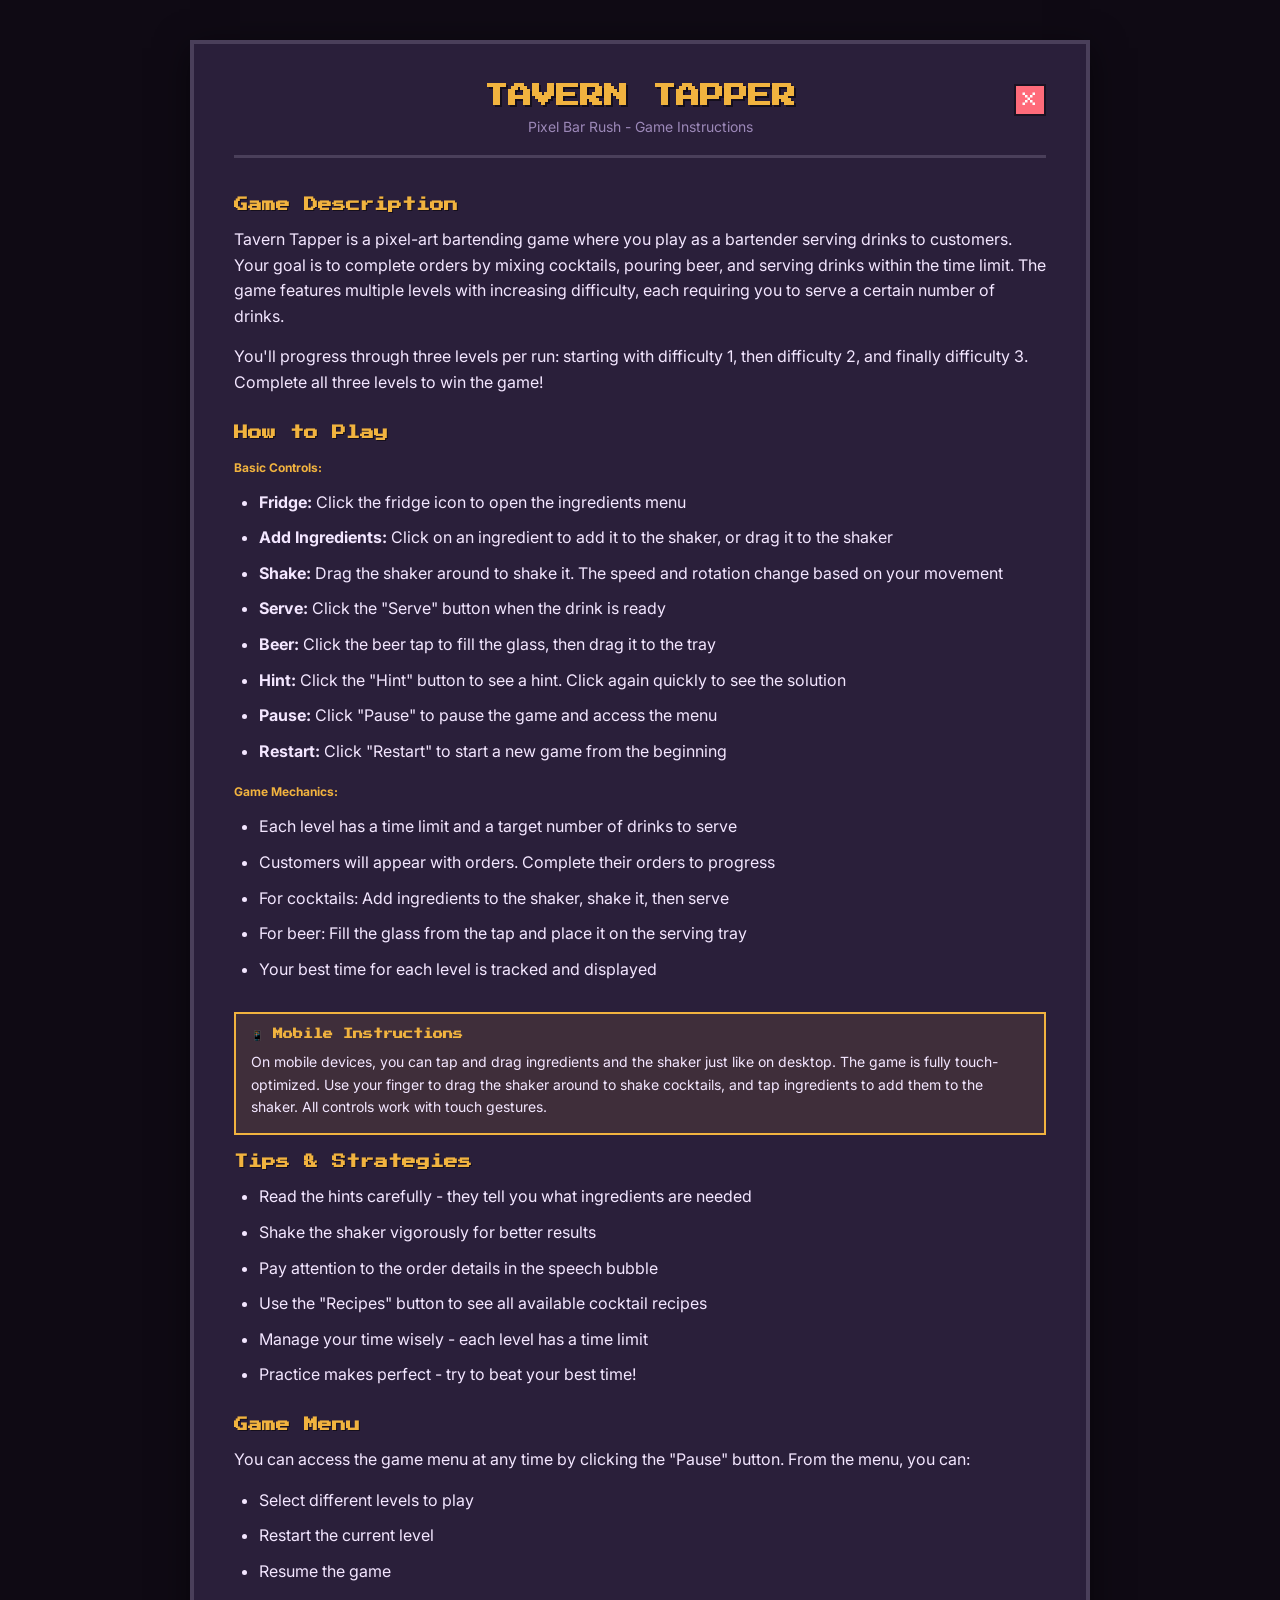
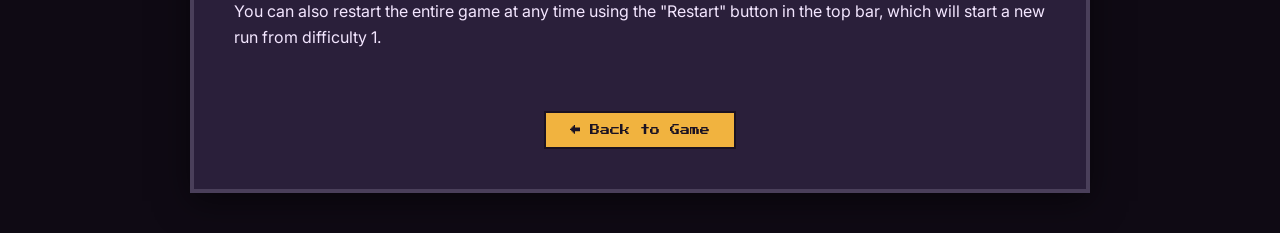
==== commit df51d2e9: "check" ====
--- a/instructions.html
+++ b/instructions.html
@@ -1,284 +1,284 @@
-<!doctype html>
-<html lang="sk">
-<head>
-  <meta charset="UTF-8">
-  <meta name="viewport" content="width=device-width, initial-scale=1.0">
-  <meta name="theme-color" content="#1b1424">
-  <title>Tavern Tapper - Instructions</title>
-  <link rel="icon" type="image/png" href="./src/assets/icons/EmptyPintOfBeer.png">
-  <link rel="stylesheet" href="./src/css/style.css">
-  <style>
-    html, body {
-      overflow-y: auto;
-      overflow-x: hidden;
-      height: auto;
-      min-height: 100vh;
-    }
-    
-    @media print {
-      .game-area,
-      .topbar,
-      .instructions__back-btn,
-      .instructions__game-link,
-      .instructions__close {
-        display: none !important;
-      }
-      
-      .instructions {
-        max-width: 100%;
-        padding: 20px;
-        box-shadow: none;
-        border: none;
-      }
-      
-      body {
-        background: white;
-        color: black;
-      }
-      
-      .instructions__section {
-        page-break-inside: avoid;
-      }
-    }
-    
-    .instructions {
-      max-width: 900px;
-      margin: 40px auto;
-      padding: 40px;
-      background: #2a1f3a;
-      border: 4px solid #4a3f5a;
-      border-radius: 0;
-      box-shadow: 0 8px 32px rgba(0,0,0,0.5);
-      font-family: 'Inter', system-ui, -apple-system, sans-serif;
-      color: var(--text);
-    }
-    
-    .instructions__header {
-      text-align: center;
-      margin-bottom: 40px;
-      padding-bottom: 20px;
-      border-bottom: 3px solid #4a3f5a;
-      position: relative;
-    }
-    
-    .instructions__close {
-      position: absolute;
-      top: 0;
-      right: 0;
-      width: 32px;
-      height: 32px;
-      background: var(--danger);
-      border: 2px solid #1a1222;
-      border-radius: 0;
-      color: white;
-      font-size: 20px;
-      font-family: 'Press Start 2P', cursive;
-      cursor: pointer;
-      display: flex;
-      align-items: center;
-      justify-content: center;
-      transition: transform 100ms ease;
-      text-decoration: none;
-    }
-    
-    .instructions__close:hover {
-      transform: scale(1.1);
-    }
-    
-    .instructions__title {
-      font-family: 'Press Start 2P', cursive;
-      font-size: 24px;
-      color: var(--accent);
-      margin: 0 0 10px 0;
-      text-shadow: 2px 2px 0 rgba(0,0,0,0.5);
-    }
-    
-    .instructions__subtitle {
-      font-size: 14px;
-      color: var(--muted);
-      margin: 0;
-    }
-    
-    .instructions__section {
-      margin-bottom: 30px;
-    }
-    
-    .instructions__section-title {
-      font-family: 'Press Start 2P', cursive;
-      font-size: 14px;
-      color: var(--accent);
-      margin: 0 0 15px 0;
-      text-shadow: 1px 1px 0 rgba(0,0,0,0.5);
-    }
-    
-    .instructions__text {
-      font-size: 16px;
-      line-height: 1.6;
-      margin: 0 0 15px 0;
-      color: var(--text);
-    }
-    
-    .instructions__list {
-      margin: 15px 0;
-      padding-left: 25px;
-    }
-    
-    .instructions__list-item {
-      margin-bottom: 10px;
-      line-height: 1.6;
-    }
-    
-    .instructions__mobile-note {
-      background: rgba(241, 179, 63, 0.1);
-      border: 2px solid var(--accent);
-      padding: 15px;
-      margin: 20px 0;
-      border-radius: 0;
-    }
-    
-    .instructions__mobile-note-title {
-      font-family: 'Press Start 2P', cursive;
-      font-size: 10px;
-      color: var(--accent);
-      margin: 0 0 10px 0;
-    }
-    
-    .instructions__mobile-note-text {
-      font-size: 14px;
-      line-height: 1.6;
-      margin: 0;
-    }
-    
-    .instructions__back-btn {
-      display: inline-block;
-      padding: 12px 24px;
-      background: var(--accent);
-      color: #1a1222;
-      text-decoration: none;
-      font-family: 'Press Start 2P', cursive;
-      font-size: 10px;
-      border: 2px solid #1a1222;
-      border-radius: 0;
-      margin-top: 30px;
-      transition: transform 100ms ease;
-    }
-    
-    .instructions__back-btn:hover {
-      transform: scale(1.05);
-    }
-    
-    .instructions__game-link {
-      text-align: center;
-      margin-top: 30px;
-    }
-    
-    @media (max-width: 768px) {
-      .instructions {
-        margin: 20px;
-        padding: 20px;
-      }
-      
-      .instructions__title {
-        font-size: 18px;
-      }
-      
-      .instructions__section-title {
-        font-size: 12px;
-      }
-      
-      .instructions__text {
-        font-size: 14px;
-      }
-    }
-  </style>
-</head>
-<body>
-  <div class="instructions">
-    <div class="instructions__header">
-      <a href="index.html" class="instructions__close" title="Close">×</a>
-      <h1 class="instructions__title">TAVERN TAPPER</h1>
-      <p class="instructions__subtitle">Pixel Bar Rush - Game Instructions</p>
-    </div>
-    
-    <div class="instructions__section">
-      <h2 class="instructions__section-title">Game Description</h2>
-      <p class="instructions__text">
-        Tavern Tapper is a pixel-art bartending game where you play as a bartender serving drinks to customers. 
-        Your goal is to complete orders by mixing cocktails, pouring beer, and serving drinks within the time limit. 
-        The game features multiple levels with increasing difficulty, each requiring you to serve a certain number of drinks.
-      </p>
-      <p class="instructions__text">
-        You'll progress through three levels per run: starting with difficulty 1, then difficulty 2, and finally difficulty 3. 
-        Complete all three levels to win the game!
-      </p>
-    </div>
-    
-    <div class="instructions__section">
-      <h2 class="instructions__section-title">How to Play</h2>
-      
-      <h3 style="font-size: 12px; color: var(--accent); margin-top: 20px; margin-bottom: 10px;">Basic Controls:</h3>
-      <ul class="instructions__list">
-        <li class="instructions__list-item"><strong>Fridge:</strong> Click the fridge icon to open the ingredients menu</li>
-        <li class="instructions__list-item"><strong>Add Ingredients:</strong> Click on an ingredient to add it to the shaker, or drag it to the shaker</li>
-        <li class="instructions__list-item"><strong>Shake:</strong> Drag the shaker around to shake it. The speed and rotation change based on your movement</li>
-        <li class="instructions__list-item"><strong>Serve:</strong> Click the "Serve" button when the drink is ready</li>
-        <li class="instructions__list-item"><strong>Beer:</strong> Click the beer tap to fill the glass, then drag it to the tray</li>
-        <li class="instructions__list-item"><strong>Hint:</strong> Click the "Hint" button to see a hint. Click again quickly to see the solution</li>
-        <li class="instructions__list-item"><strong>Pause:</strong> Click "Pause" to pause the game and access the menu</li>
-        <li class="instructions__list-item"><strong>Restart:</strong> Click "Restart" to start a new game from the beginning</li>
-      </ul>
-      
-      <h3 style="font-size: 12px; color: var(--accent); margin-top: 20px; margin-bottom: 10px;">Game Mechanics:</h3>
-      <ul class="instructions__list">
-        <li class="instructions__list-item">Each level has a time limit and a target number of drinks to serve</li>
-        <li class="instructions__list-item">Customers will appear with orders. Complete their orders to progress</li>
-        <li class="instructions__list-item">For cocktails: Add ingredients to the shaker, shake it, then serve</li>
-        <li class="instructions__list-item">For beer: Fill the glass from the tap and place it on the serving tray</li>
-        <li class="instructions__list-item">Your best time for each level is tracked and displayed</li>
-      </ul>
-    </div>
-    
-    <div class="instructions__mobile-note">
-      <h3 class="instructions__mobile-note-title">📱 Mobile Instructions</h3>
-      <p class="instructions__mobile-note-text">
-        On mobile devices, you can tap and drag ingredients and the shaker just like on desktop. 
-        The game is fully touch-optimized. Use your finger to drag the shaker around to shake cocktails, 
-        and tap ingredients to add them to the shaker. All controls work with touch gestures.
-      </p>
-    </div>
-    
-    <div class="instructions__section">
-      <h2 class="instructions__section-title">Tips & Strategies</h2>
-      <ul class="instructions__list">
-        <li class="instructions__list-item">Read the hints carefully - they tell you what ingredients are needed</li>
-        <li class="instructions__list-item">Shake the shaker vigorously for better results</li>
-        <li class="instructions__list-item">Pay attention to the order details in the speech bubble</li>
-        <li class="instructions__list-item">Use the "Recipes" button to see all available cocktail recipes</li>
-        <li class="instructions__list-item">Manage your time wisely - each level has a time limit</li>
-        <li class="instructions__list-item">Practice makes perfect - try to beat your best time!</li>
-      </ul>
-    </div>
-    
-    <div class="instructions__section">
-      <h2 class="instructions__section-title">Game Menu</h2>
-      <p class="instructions__text">
-        You can access the game menu at any time by clicking the "Pause" button. From the menu, you can:
-      </p>
-      <ul class="instructions__list">
-        <li class="instructions__list-item">Select different levels to play</li>
-        <li class="instructions__list-item">Restart the current level</li>
-        <li class="instructions__list-item">Resume the game</li>
-      </ul>
-      <p class="instructions__text">
-        You can also restart the entire game at any time using the "Restart" button in the top bar, 
-        which will start a new run from difficulty 1.
-      </p>
-    </div>
-    
-    <div class="instructions__game-link">
-      <a href="index.html" class="instructions__back-btn">← Back to Game</a>
-    </div>
-  </div>
-</body>
-</html>
-
+<!doctype html>
+<html lang="sk">
+<head>
+  <meta charset="UTF-8">
+  <meta name="viewport" content="width=device-width, initial-scale=1.0">
+  <meta name="theme-color" content="#1b1424">
+  <title>Tavern Tapper - Instructions</title>
+  <link rel="icon" type="image/png" href="./src/assets/icons/EmptyPintOfBeer.png">
+  <link rel="stylesheet" href="./src/css/style.css">
+  <style>
+    html, body {
+      overflow-y: auto;
+      overflow-x: hidden;
+      height: auto;
+      min-height: 100vh;
+    }
+    
+    @media print {
+      .game-area,
+      .topbar,
+      .instructions__back-btn,
+      .instructions__game-link,
+      .instructions__close {
+        display: none !important;
+      }
+      
+      .instructions {
+        max-width: 100%;
+        padding: 20px;
+        box-shadow: none;
+        border: none;
+      }
+      
+      body {
+        background: white;
+        color: black;
+      }
+      
+      .instructions__section {
+        page-break-inside: avoid;
+      }
+    }
+    
+    .instructions {
+      max-width: 900px;
+      margin: 40px auto;
+      padding: 40px;
+      background: #2a1f3a;
+      border: 4px solid #4a3f5a;
+      border-radius: 0;
+      box-shadow: 0 8px 32px rgba(0,0,0,0.5);
+      font-family: 'Inter', system-ui, -apple-system, sans-serif;
+      color: var(--text);
+    }
+    
+    .instructions__header {
+      text-align: center;
+      margin-bottom: 40px;
+      padding-bottom: 20px;
+      border-bottom: 3px solid #4a3f5a;
+      position: relative;
+    }
+    
+    .instructions__close {
+      position: absolute;
+      top: 0;
+      right: 0;
+      width: 32px;
+      height: 32px;
+      background: var(--danger);
+      border: 2px solid #1a1222;
+      border-radius: 0;
+      color: white;
+      font-size: 20px;
+      font-family: 'Press Start 2P', cursive;
+      cursor: pointer;
+      display: flex;
+      align-items: center;
+      justify-content: center;
+      transition: transform 100ms ease;
+      text-decoration: none;
+    }
+    
+    .instructions__close:hover {
+      transform: scale(1.1);
+    }
+    
+    .instructions__title {
+      font-family: 'Press Start 2P', cursive;
+      font-size: 24px;
+      color: var(--accent);
+      margin: 0 0 10px 0;
+      text-shadow: 2px 2px 0 rgba(0,0,0,0.5);
+    }
+    
+    .instructions__subtitle {
+      font-size: 14px;
+      color: var(--muted);
+      margin: 0;
+    }
+    
+    .instructions__section {
+      margin-bottom: 30px;
+    }
+    
+    .instructions__section-title {
+      font-family: 'Press Start 2P', cursive;
+      font-size: 14px;
+      color: var(--accent);
+      margin: 0 0 15px 0;
+      text-shadow: 1px 1px 0 rgba(0,0,0,0.5);
+    }
+    
+    .instructions__text {
+      font-size: 16px;
+      line-height: 1.6;
+      margin: 0 0 15px 0;
+      color: var(--text);
+    }
+    
+    .instructions__list {
+      margin: 15px 0;
+      padding-left: 25px;
+    }
+    
+    .instructions__list-item {
+      margin-bottom: 10px;
+      line-height: 1.6;
+    }
+    
+    .instructions__mobile-note {
+      background: rgba(241, 179, 63, 0.1);
+      border: 2px solid var(--accent);
+      padding: 15px;
+      margin: 20px 0;
+      border-radius: 0;
+    }
+    
+    .instructions__mobile-note-title {
+      font-family: 'Press Start 2P', cursive;
+      font-size: 10px;
+      color: var(--accent);
+      margin: 0 0 10px 0;
+    }
+    
+    .instructions__mobile-note-text {
+      font-size: 14px;
+      line-height: 1.6;
+      margin: 0;
+    }
+    
+    .instructions__back-btn {
+      display: inline-block;
+      padding: 12px 24px;
+      background: var(--accent);
+      color: #1a1222;
+      text-decoration: none;
+      font-family: 'Press Start 2P', cursive;
+      font-size: 10px;
+      border: 2px solid #1a1222;
+      border-radius: 0;
+      margin-top: 30px;
+      transition: transform 100ms ease;
+    }
+    
+    .instructions__back-btn:hover {
+      transform: scale(1.05);
+    }
+    
+    .instructions__game-link {
+      text-align: center;
+      margin-top: 30px;
+    }
+    
+    @media (max-width: 768px) {
+      .instructions {
+        margin: 20px;
+        padding: 20px;
+      }
+      
+      .instructions__title {
+        font-size: 18px;
+      }
+      
+      .instructions__section-title {
+        font-size: 12px;
+      }
+      
+      .instructions__text {
+        font-size: 14px;
+      }
+    }
+  </style>
+</head>
+<body>
+  <div class="instructions">
+    <div class="instructions__header">
+      <a href="index.html" class="instructions__close" title="Close">×</a>
+      <h1 class="instructions__title">TAVERN TAPPER</h1>
+      <p class="instructions__subtitle">Pixel Bar Rush - Game Instructions</p>
+    </div>
+    
+    <div class="instructions__section">
+      <h2 class="instructions__section-title">Game Description</h2>
+      <p class="instructions__text">
+        Tavern Tapper is a pixel-art bartending game where you play as a bartender serving drinks to customers. 
+        Your goal is to complete orders by mixing cocktails, pouring beer, and serving drinks within the time limit. 
+        The game features multiple levels with increasing difficulty, each requiring you to serve a certain number of drinks.
+      </p>
+      <p class="instructions__text">
+        You'll progress through three levels per run: starting with difficulty 1, then difficulty 2, and finally difficulty 3. 
+        Complete all three levels to win the game!
+      </p>
+    </div>
+    
+    <div class="instructions__section">
+      <h2 class="instructions__section-title">How to Play</h2>
+      
+      <h3 style="font-size: 12px; color: var(--accent); margin-top: 20px; margin-bottom: 10px;">Basic Controls:</h3>
+      <ul class="instructions__list">
+        <li class="instructions__list-item"><strong>Fridge:</strong> Click the fridge icon to open the ingredients menu</li>
+        <li class="instructions__list-item"><strong>Add Ingredients:</strong> Click on an ingredient to add it to the shaker, or drag it to the shaker</li>
+        <li class="instructions__list-item"><strong>Shake:</strong> Drag the shaker around to shake it. The speed and rotation change based on your movement</li>
+        <li class="instructions__list-item"><strong>Serve:</strong> Click the "Serve" button when the drink is ready</li>
+        <li class="instructions__list-item"><strong>Beer:</strong> Click the beer tap to fill the glass, then drag it to the tray</li>
+        <li class="instructions__list-item"><strong>Hint:</strong> Click the "Hint" button to see a hint. Click again quickly to see the solution</li>
+        <li class="instructions__list-item"><strong>Pause:</strong> Click "Pause" to pause the game and access the menu</li>
+        <li class="instructions__list-item"><strong>Restart:</strong> Click "Restart" to start a new game from the beginning</li>
+      </ul>
+      
+      <h3 style="font-size: 12px; color: var(--accent); margin-top: 20px; margin-bottom: 10px;">Game Mechanics:</h3>
+      <ul class="instructions__list">
+        <li class="instructions__list-item">Each level has a time limit and a target number of drinks to serve</li>
+        <li class="instructions__list-item">Customers will appear with orders. Complete their orders to progress</li>
+        <li class="instructions__list-item">For cocktails: Add ingredients to the shaker, shake it, then serve</li>
+        <li class="instructions__list-item">For beer: Fill the glass from the tap and place it on the serving tray</li>
+        <li class="instructions__list-item">Your best time for each level is tracked and displayed</li>
+      </ul>
+    </div>
+    
+    <div class="instructions__mobile-note">
+      <h3 class="instructions__mobile-note-title">📱 Mobile Instructions</h3>
+      <p class="instructions__mobile-note-text">
+        On mobile devices, you can tap and drag ingredients and the shaker just like on desktop. 
+        The game is fully touch-optimized. Use your finger to drag the shaker around to shake cocktails, 
+        and tap ingredients to add them to the shaker. All controls work with touch gestures.
+      </p>
+    </div>
+    
+    <div class="instructions__section">
+      <h2 class="instructions__section-title">Tips & Strategies</h2>
+      <ul class="instructions__list">
+        <li class="instructions__list-item">Read the hints carefully - they tell you what ingredients are needed</li>
+        <li class="instructions__list-item">Shake the shaker vigorously for better results</li>
+        <li class="instructions__list-item">Pay attention to the order details in the speech bubble</li>
+        <li class="instructions__list-item">Use the "Recipes" button to see all available cocktail recipes</li>
+        <li class="instructions__list-item">Manage your time wisely - each level has a time limit</li>
+        <li class="instructions__list-item">Practice makes perfect - try to beat your best time!</li>
+      </ul>
+    </div>
+    
+    <div class="instructions__section">
+      <h2 class="instructions__section-title">Game Menu</h2>
+      <p class="instructions__text">
+        You can access the game menu at any time by clicking the "Pause" button. From the menu, you can:
+      </p>
+      <ul class="instructions__list">
+        <li class="instructions__list-item">Select different levels to play</li>
+        <li class="instructions__list-item">Restart the current level</li>
+        <li class="instructions__list-item">Resume the game</li>
+      </ul>
+      <p class="instructions__text">
+        You can also restart the entire game at any time using the "Restart" button in the top bar, 
+        which will start a new run from difficulty 1.
+      </p>
+    </div>
+    
+    <div class="instructions__game-link">
+      <a href="index.html" class="instructions__back-btn">← Back to Game</a>
+    </div>
+  </div>
+</body>
+</html>
+
--- a/src/css/style.css
+++ b/src/css/style.css
@@ -1,2720 +1,2743 @@
-@import url('https://fonts.googleapis.com/css2?family=Press+Start+2P&family=Inter:wght@400;600&display=swap');
-
-html, body {
-  height: 100%;
-  margin: 0;
-  padding: 0;
-  overflow: hidden; /* блокируем прокрутку страницы, игра всегда внутри экрана */
-  -webkit-overflow-scrolling: touch; /* плавная прокрутка на iOS */
-  touch-action: manipulation; /* предотвращаем двойной тап для зума */
-}
-
-:root {
-  --bg: #0f0a14;
-  --panel: #1b1424;
-  --accent: #f1b33f;
-  --accent-2: #6dd3ff;
-  --text: #f3e6ff;
-  --muted: #9c88b8;
-  --danger: #ff6b7a;
-  --success: #7bd88f;
-  --border: rgba(255,255,255,0.08);
-  color-scheme: dark;
-}
-
-* { 
-  box-sizing: border-box;
-  -webkit-tap-highlight-color: transparent; /* убираем подсветку при касании на мобильных */
-}
-
-*:not(input):not(textarea) {
-  user-select: none; /* предотвращаем выделение текста при касании */
-  -webkit-user-select: none;
-  -moz-user-select: none;
-  -ms-user-select: none;
-}
-
-body {
-  margin: 0;
-  font-family: 'Inter', system-ui, -apple-system, sans-serif;
-  color: var(--text);
-  background-color: var(--bg);
-  min-height: 100vh;
-  position: relative;
-  overflow-x: hidden;
-}
-
-.page {
-  max-width: 100vw; /* чтобы фон и игра могли растягиваться на всю ширину экрана */
-  margin: 0;
-  padding: 12px;
-  min-height: 100vh;
-  max-height: 100vh; /* ограничиваем высоту на мобильных */
-  display: flex;
-  flex-direction: column;
-  overflow: hidden; /* предотвращаем скроллинг */
-}
-
-.topbar {
-  display: flex;
-  justify-content: space-between;
-  align-items: center;
-  gap: 12px;
-  padding: 10px 14px;
-  background: linear-gradient(90deg, #24182f, #1a1222);
-  border: 2px solid var(--border);
-  border-radius: 8px;
-  box-shadow: 0 4px 12px rgba(0,0,0,0.5);
-  margin-bottom: 12px;
-  flex-wrap: wrap;
-  z-index: 100;
-  position: relative;
-}
-
-.brand {
-  display: flex;
-  align-items: center;
-  gap: 10px;
-  font-family: 'Press Start 2P', cursive;
-  font-size: 11px;
-  text-transform: uppercase;
-  letter-spacing: 1px;
-}
-
-.brand__dot {
-  width: 12px;
-  height: 12px;
-  background: linear-gradient(145deg, var(--accent), #ffdf91);
-  box-shadow: 0 0 8px rgba(241, 179, 63, 0.9);
-  border-radius: 3px;
-  image-rendering: pixelated;
-}
-
-.brand__subtitle {
-  font-family: 'Inter', sans-serif;
-  font-size: 10px;
-  color: var(--muted);
-  margin-top: 2px;
-}
-
-.hud {
-  display: flex;
-  align-items: center;
-  gap: 8px;
-  flex-wrap: wrap;
-}
-
-.hud__item {
-  padding: 6px 8px;
-  background: rgba(255,255,255,0.04);
-  border: 2px solid var(--border);
-  border-radius: 6px;
-  min-width: 70px;
-}
-
-.label {
-  font-size: 9px;
-  color: var(--muted);
-  text-transform: uppercase;
-}
-
-.value {
-  font-family: 'Press Start 2P', cursive;
-  font-size: 10px;
-  margin-top: 2px;
-}
-
-.btn {
-  border: 2px solid var(--border);
-  background: rgba(255,255,255,0.06);
-  color: var(--text);
-  padding: 6px 10px;
-  border-radius: 6px;
-  cursor: pointer;
-  font-weight: 600;
-  font-size: 11px;
-  transition: transform 100ms ease, box-shadow 100ms ease, border 100ms ease;
-  image-rendering: pixelated;
-  font-family: 'Press Start 2P', cursive;
-}
-
-.btn:hover { transform: translateY(-1px); border-color: rgba(241,179,63,0.6); }
-.btn:active { transform: translateY(0); }
-
-.btn--primary {
-  background: linear-gradient(90deg, #f1b33f, #ffdf91);
-  color: #24182f;
-  border-color: rgba(0,0,0,0.1);
-  box-shadow: 0 4px 12px rgba(241, 179, 63, 0.35);
-}
-
-.btn--ghost {
-  background: rgba(255,255,255,0.04);
-}
-
-.btn--small {
-  padding: 4px 8px;
-  font-size: 9px;
-}
-
-/* Игровая область */
-.game-area {
-  flex: 1;
-  display: flex;
-  flex-direction: column;
-  gap: 12px;
-  min-height: 0; /* важно для flex-контейнеров */
-  overflow: hidden;
-}
-
-/* Таверна - основной контейнер (вьюпорт) */
-.tavern {
-  position: relative;
-  min-height: 500px;
-  background: transparent;
-  border-radius: 8px;
-  overflow: hidden; /* предотвращаем выход элементов за границы */
-  flex: 1;
-  width: 100%;
-  max-width: 100%;
-  min-height: 0; /* важно для flex-контейнеров */
-  display: flex;
-  justify-content: center;
-  align-items: flex-start;
-}
-
-/* Внутренний слой фиксированного "игрового" размера, который масштабируется под любое окно */
-.tavern__content {
-  position: absolute;
-  top: 0;
-  left: 50%;
-  width: 1280px;   /* базовая ширина макета игры */
-  height: 720px;   /* базовая высота макета игры */
-  transform: translateX(-50%) scale(1);
-  transform-origin: top center;
-  z-index: 5; /* выше фона */
-}
-
-.tavern__background {
-  position: absolute;
-  inset: 0;
-  background-image: url('../assets/background/tavern-bg.png');
-  background-size: cover;
-  background-position: center;
-  opacity: 1;
-  z-index: 0;
-  border-radius: 8px;
-  background-repeat: no-repeat;
-}
-
-
-/* Посетители с диалоговыми окнами */
-.visitors {
-  position: relative;
-  z-index: 5; /* ниже стойки, но пузырьки всё равно выше по z-index */
-  display: flex;
-  justify-content: space-around;
-  align-items: flex-start;
-  padding: 20px;
-  height: 100%;
-  min-height: 200px;
-}
-
-.visitor {
-  position: absolute;
-  display: flex;
-  flex-direction: column;
-  align-items: center;
-  gap: 8px;
-  /* Посетитель появляется из центра (двери) и приближается к бару */
-  left: 50% !important; /* Центрируем по горизонтали */
-  animation: visitor-enter 1.2s ease-out forwards;
-  max-width: 100%;
-  box-sizing: border-box;
-  transform-origin: center bottom; /* Точка масштабирования - центр снизу */
-  overflow: visible; /* Чтобы speech-bubble был виден даже если посетитель высоко */
-}
-
-/* Для мобильных устройств используем другую анимацию */
-@media (max-width: 768px) {
-  .visitor {
-    animation: visitor-enter-mobile 1.2s ease-out forwards;
-  }
-  
-  /* Отключаем анимацию только если transform задан через style и это не начальная анимация */
-  .visitor[style*="transform"]:not([data-animating="true"]) {
-    animation: none;
-  }
-}
-
-/* Контейнер с персонажем под пузырём */
-.visitor__avatar {
-  margin-top: 6px;
-  order: 2; /* Аватар идет после speech-bubble */
-}
-
-/* Speech-bubble теперь позиционируется абсолютно относительно .tavern, а не .visitor */
-.visitor .speech-bubble {
-  position: absolute;
-  bottom: auto;
-  left: auto;
-  transform: none;
-  order: 1; /* Speech-bubble идет первым */
-}
-
-.visitor__img {
-  width: clamp(200px, 25vw, 380px);
-  height: clamp(200px, 25vw, 380px);
-  max-width: 100%;
-  max-height: 100%;
-  object-fit: contain;
-  image-rendering: pixelated;
-  image-rendering: -moz-crisp-edges;
-  image-rendering: crisp-edges;
-  filter: drop-shadow(0 6px 12px rgba(0,0,0,0.8));
-}
-
-@keyframes visitor-enter {
-  from {
-    opacity: 0.2;
-    transform: translateX(-50%) translateY(-100%) scale(0.3);
-    filter: brightness(0.2);
-  }
-  to {
-    opacity: 1;
-    transform: translateX(-50%) translateY(0) scale(1);
-    filter: brightness(1);
-  }
-}
-
-@keyframes visitor-enter-mobile {
-  from {
-    opacity: 0.2;
-    transform: translateX(-50%) translateY(-100%) scale(0.3);
-    filter: brightness(0.2);
-  }
-  to {
-    opacity: 1;
-    transform: translateX(-50%) translateY(0) scale(1);
-    filter: brightness(1);
-  }
-}
-
-/* Окошко с заказом (слева, похоже на панель ингредиентов шейкера) */
-.speech-bubble {
-  position: absolute;
-  bottom: 70%;       /* поднято выше, чтобы не налазить на ингредиенты в шейкере */
-  left: 10%;          /* сдвинуто левее, чтобы не налазить на ингредиенты */
-  right: auto;
-  transform: none;
-  background: #2a1f3a;
-  border: 3px solid #4a3f5a;
-  border-radius: 0;
-  padding: clamp(8px, 1.5vw, 12px);
-  min-width: clamp(120px, 30vw, 280px);
-  max-width: clamp(140px, 50vw, 400px);
-  width: auto;
-  box-shadow: 
-    0 0 0 2px #1a1222,
-    inset 0 0 0 1px rgba(255,255,255,0.1),
-    0 8px 16px rgba(0,0,0,0.8);
-  z-index: 20;
-  image-rendering: pixelated;
-  font-family: 'Press Start 2P', cursive;
-  white-space: normal;
-}
-
-.speech-bubble__content {
-  position: relative;
-  z-index: 1;
-}
-
-.speech-bubble__title {
-  font-size: clamp(5px, 1.2vw, 9px);
-  color: var(--accent);
-  text-align: center;
-  margin-bottom: clamp(6px, 1.5vh, 10px);
-  text-transform: uppercase;
-  text-shadow: 2px 2px 0 rgba(0,0,0,0.5);
-}
-
-.speech-bubble__hint {
-  color: var(--muted);
-  font-size: clamp(4px, 1vw, 7px);
-  text-align: center;
-  margin-bottom: clamp(4px, 1vh, 8px);
-  line-height: 1.4;
-}
-
-.speech-bubble__timer {
-  display: none; /* Скрываем таймер, время больше не показывается */
-  font-size: clamp(4px, 1vw, 7px);
-  color: var(--danger);
-  text-align: center;
-  margin-top: clamp(4px, 1vh, 8px);
-  padding-top: clamp(4px, 1vh, 8px);
-  border-top: 1px solid rgba(255,255,255,0.1);
-  line-height: 1.4;
-  text-shadow: 1px 1px 0 rgba(0,0,0,0.5);
-}
-
-.speech-bubble.active {
-  border-color: var(--accent);
-  box-shadow: 
-    0 0 0 2px #1a1222,
-    inset 0 0 0 1px rgba(241,179,63,0.2),
-    0 0 16px rgba(241, 179, 63, 0.5),
-    0 6px 12px rgba(0,0,0,0.7);
-  animation: pulse 1.5s ease-in-out infinite;
-}
-
-.speech-bubble.served {
-  border-color: var(--success);
-  opacity: 0.7;
-}
-
-.speech-bubble.expired {
-  border-color: var(--danger);
-  opacity: 0.5;
-}
-
-@keyframes pulse {
-  0%, 100% { transform: scale(1); }
-  50% { transform: scale(1.03); }
-}
-
-/* Ингредиенты на столе - теперь скрыты, все продукты в холодильнике */
-.ingredients-on-table {
-  display: none; /* ингредиенты больше не отображаются на столе */
-}
-
-/* Холодильник слева на стойке */
-.bar-fridge-container {
-  position: absolute;
-  bottom: 60px;
-  left: 80px;          /* чуть дальше от центра, шире композиция */
-  z-index: 15;
-  cursor: pointer;
-  transition: transform 150ms ease;
-}
-
-.bar-fridge-container:hover {
-  transform: scale(1.05);
-}
-
-.bar-fridge__icon {
-  width: clamp(80px, 18vw, 220px);  /* чуть крупнее на больших экранах */
-  height: auto;
-  image-rendering: pixelated;
-  image-rendering: -moz-crisp-edges;
-  image-rendering: crisp-edges;
-  filter: drop-shadow(0 4px 8px rgba(0,0,0,0.6));
-}
-
-/* Модальное окно меню холодильника */
-.fridge-menu {
-  position: fixed;
-  inset: 0;
-  z-index: 1000;
-  display: none;
-  pointer-events: none; /* позволяем клики сквозь overlay */
-}
-
-.fridge-menu__overlay {
-  position: absolute;
-  top: 0;
-  left: 0;
-  width: 500px;  /* только слева, где меню */
-  height: 100%;
-  background: rgba(0, 0, 0, 0.3);  /* легкое затемнение только слева */
-  backdrop-filter: none;  /* убираем размытие */
-  pointer-events: auto; /* overlay кликабелен для закрытия */
-}
-
-.fridge-menu__content {
-  position: absolute;
-  top: 50%;
-  left: 40px;  /* позиционируем слева */
-  transform: translateY(-50%);
-  background: #2a1f3a;
-  border: 4px solid #4a3f5a;
-  border-radius: 0;
-  padding: 16px;
-  width: 400px;  /* фиксированная ширина, меньше чем было */
-  max-height: 75vh;  /* ограничиваем высоту */
-  overflow-y: auto;
-  overflow-x: visible;  /* не обрезаем элементы по горизонтали */
-  box-shadow: 
-    0 0 0 2px #1a1222,
-    inset 0 0 0 1px rgba(255,255,255,0.1),
-    0 12px 24px rgba(0,0,0,0.9);
-  image-rendering: pixelated;
-  font-family: 'Press Start 2P', cursive;
-  pointer-events: auto; /* содержимое меню кликабельно */
-}
-
-.fridge-menu__header {
-  display: flex;
-  justify-content: space-between;
-  align-items: center;
-  margin-bottom: 20px;
-  padding-bottom: 12px;
-  border-bottom: 3px solid #4a3f5a;
-}
-
-.fridge-menu__title {
-  font-size: 14px;
-  color: var(--accent);
-  text-transform: uppercase;
-  text-shadow: 2px 2px 0 rgba(0,0,0,0.5);
-  margin: 0;
-}
-
-.fridge-menu__close {
-  width: 32px;
-  height: 32px;
-  background: var(--danger);
-  border: 2px solid #1a1222;
-  border-radius: 0;
-  color: white;
-  font-size: 20px;
-  font-family: 'Press Start 2P', cursive;
-  cursor: pointer;
-  display: flex;
-  align-items: center;
-  justify-content: center;
-  transition: transform 100ms ease;
-}
-
-.fridge-menu__close:hover {
-  transform: scale(1.1);
-}
-
-.fridge-menu__grid {
-  display: grid;
-  grid-template-columns: repeat(2, 1fr);  /* 2 колонки вместо auto-fill */
-  gap: 12px;
-  padding: 10px 0;
-}
-
-.fridge-menu__item {
-  display: flex;
-  flex-direction: column;
-  align-items: center;
-  gap: 6px;
-  padding: 10px;
-  background: rgba(0,0,0,0.4);
-  border: 2px solid rgba(255,255,255,0.1);
-  border-radius: 4px;
-  cursor: grab;
-  transition: transform 150ms ease, border-color 150ms ease;
-  image-rendering: pixelated;
-}
-
-.fridge-menu__item:hover {
-  transform: translateY(-4px) scale(1.05);
-  border-color: rgba(241,179,63,0.6);
-  background: rgba(0,0,0,0.6);
-}
-
-.fridge-menu__item:active {
-  cursor: grabbing;
-}
-
-.fridge-menu__item.dragging {
-  z-index: 3000 !important;  /* ⬆️ выше всего (меню: 1000, пауза: 2000) */
-  opacity: 0.9;
-  transform: scale(1.1);
-  filter: drop-shadow(0 8px 16px rgba(0,0,0,0.8));
-  will-change: transform, left, top;  /* оптимизация для анимации */
-}
-
-.fridge-menu__item img {
-  width: 56px;  /* немного меньше для компактности */
-  height: 56px;
-  object-fit: contain;
-  image-rendering: pixelated;
-  image-rendering: -moz-crisp-edges;
-  image-rendering: crisp-edges;
-  filter: drop-shadow(0 2px 4px rgba(0,0,0,0.6));
-  pointer-events: none;
-}
-
-.fridge-menu__item-label {
-  font-size: 8px;
-  color: var(--text);
-  text-align: center;
-  text-shadow: 1px 1px 0 rgba(0,0,0,0.9);
-  line-height: 1.3;
-}
-
-/* Модальное окно меню паузы */
-.pause-menu {
-  position: fixed;
-  inset: 0;
-  z-index: 2000;  /* выше меню холодильника */
-  display: none;
-  pointer-events: none;
-}
-
-.pause-menu__overlay {
-  position: absolute;
-  inset: 0;
-  background: rgba(0, 0, 0, 0.7);
-  backdrop-filter: blur(4px);
-  pointer-events: auto;
-}
-
-.pause-menu__content {
-  position: absolute;
-  top: 50%;
-  left: 50%;
-  transform: translate(-50%, -50%);
-  background: #2a1f3a;
-  border: 4px solid #4a3f5a;
-  border-radius: 0;
-  padding: 24px;
-  min-width: 500px;
-  max-width: 600px;
-  max-height: 80vh;
-  overflow-y: auto;
-  box-shadow: 
-    0 0 0 2px #1a1222,
-    inset 0 0 0 1px rgba(255,255,255,0.1),
-    0 12px 24px rgba(0,0,0,0.9);
-  image-rendering: pixelated;
-  font-family: 'Press Start 2P', cursive;
-  pointer-events: auto;
-}
-
-.pause-menu__header {
-  display: flex;
-  justify-content: space-between;
-  align-items: center;
-  margin-bottom: 20px;
-  padding-bottom: 12px;
-  border-bottom: 3px solid #4a3f5a;
-}
-
-.pause-menu__title {
-  font-size: 16px;
-  color: var(--accent);
-  text-transform: uppercase;
-  text-shadow: 2px 2px 0 rgba(0,0,0,0.5);
-  margin: 0;
-}
-
-.pause-menu__close {
-  width: 32px;
-  height: 32px;
-  background: var(--danger);
-  border: 2px solid #1a1222;
-  border-radius: 0;
-  color: white;
-  font-size: 20px;
-  font-family: 'Press Start 2P', cursive;
-  cursor: pointer;
-  display: flex;
-  align-items: center;
-  justify-content: center;
-  transition: transform 100ms ease;
-}
-
-.pause-menu__close:hover {
-  transform: scale(1.1);
-}
-
-.pause-menu__body {
-  display: flex;
-  flex-direction: column;
-  gap: 24px;
-}
-
-.pause-menu__section {
-  display: flex;
-  flex-direction: column;
-  gap: 12px;
-}
-
-.pause-menu__section-title {
-  font-size: 10px;
-  color: var(--muted);
-  text-transform: uppercase;
-  margin: 0;
-  text-shadow: 1px 1px 0 rgba(0,0,0,0.5);
-}
-
-.pause-menu__levels {
-  display: flex;
-  flex-direction: column;
-  gap: 8px;
-  max-height: 300px;
-  overflow-y: auto;
-  padding-right: 8px;
-}
-
-.pause-menu__level-btn {
-  padding: 10px 16px;
-  background: rgba(0,0,0,0.4);
-  border: 2px solid rgba(255,255,255,0.1);
-  border-radius: 0;
-  color: var(--text);
-  font-family: 'Press Start 2P', cursive;
-  font-size: 9px;
-  text-align: left;
-  cursor: pointer;
-  transition: transform 150ms ease, border-color 150ms ease, background 150ms ease;
-  text-shadow: 1px 1px 0 rgba(0,0,0,0.8);
-}
-
-.pause-menu__level-btn:hover {
-  transform: translateX(4px);
-  border-color: rgba(241,179,63,0.6);
-  background: rgba(0,0,0,0.6);
-}
-
-.pause-menu__level-btn--active {
-  border-color: var(--accent);
-  background: rgba(241,179,63,0.2);
-  color: var(--accent);
-}
-
-.pause-menu__actions {
-  display: flex;
-  flex-direction: column;
-  gap: 12px;
-  padding-top: 12px;
-  border-top: 2px solid rgba(255,255,255,0.1);
-}
-
-.pause-menu__actions .btn {
-  width: 100%;
-  padding: 12px;
-  font-size: 10px;
-}
-
-/* Модальное окно победы */
-.win-menu {
-  position: fixed;
-  inset: 0;
-  z-index: 2000;
-  display: none;
-  pointer-events: none;
-}
-
-.win-menu__overlay {
-  position: absolute;
-  inset: 0;
-  background: rgba(0, 0, 0, 0.7);
-  backdrop-filter: blur(4px);
-  pointer-events: auto;
-}
-
-.win-menu__content {
-  position: absolute;
-  top: 50%;
-  left: 50%;
-  transform: translate(-50%, -50%);
-  background: #2a1f3a;
-  border: 4px solid var(--success);
-  border-radius: 0;
-  padding: 32px;
-  min-width: 400px;
-  max-width: 500px;
-  box-shadow: 
-    0 0 0 2px #1a1222,
-    inset 0 0 0 1px rgba(255,255,255,0.1),
-    0 12px 24px rgba(0,0,0,0.9);
-  image-rendering: pixelated;
-  font-family: 'Press Start 2P', cursive;
-  pointer-events: auto;
-  text-align: center;
-}
-
-.win-menu__header {
-  margin-bottom: 24px;
-}
-
-.win-menu__title {
-  font-size: 18px;
-  color: var(--success);
-  text-transform: uppercase;
-  text-shadow: 2px 2px 0 rgba(0,0,0,0.5);
-  margin: 0;
-}
-
-.win-menu__body {
-  display: flex;
-  flex-direction: column;
-  gap: 24px;
-}
-
-.win-menu__message {
-  font-size: 12px;
-  color: var(--text);
-  text-shadow: 1px 1px 0 rgba(0,0,0,0.8);
-}
-
-.win-menu__message span {
-  color: var(--accent);
-  font-size: 14px;
-}
-
-.win-menu__actions {
-  display: flex;
-  justify-content: center;
-}
-
-.win-menu__actions .btn {
-  padding: 12px 32px;
-  font-size: 10px;
-}
-
-/* Модальное окно проигрыша */
-.lose-menu {
-  position: fixed;
-  inset: 0;
-  z-index: 2000;
-  display: none;
-  pointer-events: none;
-}
-
-.lose-menu__overlay {
-  position: absolute;
-  inset: 0;
-  background: rgba(0, 0, 0, 0.7);
-  backdrop-filter: blur(4px);
-  pointer-events: auto;
-}
-
-.lose-menu__content {
-  position: absolute;
-  top: 50%;
-  left: 50%;
-  transform: translate(-50%, -50%);
-  background: #2a1f3a;
-  border: 4px solid var(--danger);
-  border-radius: 0;
-  padding: 32px;
-  min-width: 400px;
-  max-width: 500px;
-  box-shadow: 
-    0 0 0 2px #1a1222,
-    inset 0 0 0 1px rgba(255,255,255,0.1),
-    0 12px 24px rgba(0,0,0,0.9);
-  image-rendering: pixelated;
-  font-family: 'Press Start 2P', cursive;
-  pointer-events: auto;
-  text-align: center;
-}
-
-.lose-menu__header {
-  margin-bottom: 24px;
-}
-
-.lose-menu__title {
-  font-size: 18px;
-  color: var(--danger);
-  text-transform: uppercase;
-  text-shadow: 2px 2px 0 rgba(0,0,0,0.5);
-  margin: 0;
-}
-
-.lose-menu__body {
-  display: flex;
-  flex-direction: column;
-  gap: 24px;
-}
-
-.lose-menu__message {
-  font-size: 10px;
-  color: var(--text);
-  text-shadow: 1px 1px 0 rgba(0,0,0,0.8);
-  line-height: 1.6;
-}
-
-.lose-menu__actions {
-  display: flex;
-  justify-content: center;
-}
-
-.lose-menu__actions .btn {
-  padding: 12px 32px;
-  font-size: 10px;
-}
-
-/* Меню рецептов */
-.recipes-menu {
-  position: fixed;
-  inset: 0;
-  z-index: 2000;
-  display: none;
-  pointer-events: none;
-}
-
-.recipes-menu__overlay {
-  position: absolute;
-  inset: 0;
-  background: rgba(0, 0, 0, 0.7);
-  backdrop-filter: blur(4px);
-  pointer-events: auto;
-}
-
-.recipes-menu__content {
-  position: absolute;
-  top: 50%;
-  left: 50%;
-  transform: translate(-50%, -50%);
-  background: #2a1f3a;
-  border: 4px solid #4a3f5a;
-  border-radius: 0;
-  padding: 24px;
-  min-width: 600px;
-  max-width: 800px;
-  max-height: 80vh;
-  overflow-y: auto;
-  pointer-events: auto;
-  box-shadow: 0 8px 32px rgba(0,0,0,0.5);
-}
-
-.recipes-menu__header {
-  display: flex;
-  justify-content: space-between;
-  align-items: center;
-  margin-bottom: 20px;
-  padding-bottom: 12px;
-  border-bottom: 3px solid #4a3f5a;
-}
-
-.recipes-menu__title {
-  font-size: 16px;
-  color: var(--accent);
-  text-transform: uppercase;
-  text-shadow: 2px 2px 0 rgba(0,0,0,0.5);
-  margin: 0;
-}
-
-.recipes-menu__close {
-  width: 32px;
-  height: 32px;
-  background: var(--danger);
-  border: 2px solid #1a1222;
-  border-radius: 0;
-  color: white;
-  font-size: 20px;
-  font-family: 'Press Start 2P', cursive;
-  cursor: pointer;
-  display: flex;
-  align-items: center;
-  justify-content: center;
-  transition: transform 150ms ease;
-}
-
-.recipes-menu__close:hover {
-  transform: scale(1.1);
-}
-
-.recipes-menu__body {
-  display: flex;
-  flex-direction: column;
-  gap: 16px;
-}
-
-.recipes-menu__list {
-  display: flex;
-  flex-direction: column;
-  gap: 16px;
-}
-
-.recipes-menu__item {
-  background: rgba(0,0,0,0.4);
-  border: 2px solid rgba(255,255,255,0.1);
-  border-radius: 0;
-  padding: 16px;
-  display: flex;
-  flex-direction: column;
-  gap: 12px;
-}
-
-.recipes-menu__item-header {
-  display: flex;
-  align-items: center;
-  gap: 16px;
-}
-
-.recipes-menu__item-image {
-  width: 80px;
-  height: 80px;
-  object-fit: contain;
-  border: 2px solid rgba(255,255,255,0.2);
-  background: rgba(0,0,0,0.3);
-  border-radius: 0;
-  flex-shrink: 0;
-}
-
-.recipes-menu__item-info {
-  flex: 1;
-}
-
-.recipes-menu__item-name {
-  font-size: 12px;
-  color: var(--accent);
-  text-transform: uppercase;
-  margin: 0 0 8px 0;
-  text-shadow: 1px 1px 0 rgba(0,0,0,0.5);
-}
-
-.recipes-menu__item-hint {
-  font-size: 8px;
-  color: var(--muted);
-  margin: 0;
-  line-height: 1.4;
-}
-
-.recipes-menu__item-ingredients {
-  display: flex;
-  flex-direction: column;
-  gap: 8px;
-  margin-top: 8px;
-}
-
-.recipes-menu__item-ingredients-title {
-  font-size: 9px;
-  color: var(--muted);
-  text-transform: uppercase;
-  margin: 0;
-}
-
-.recipes-menu__item-ingredients-list {
-  display: flex;
-  flex-wrap: wrap;
-  gap: 8px;
-}
-
-.recipes-menu__ingredient {
-  display: flex;
-  align-items: center;
-  gap: 6px;
-  background: rgba(0,0,0,0.5);
-  border: 1px solid rgba(255,255,255,0.1);
-  padding: 6px 10px;
-  border-radius: 0;
-}
-
-.recipes-menu__ingredient-image {
-  width: 24px;
-  height: 24px;
-  object-fit: contain;
-}
-
-.recipes-menu__ingredient-label {
-  font-size: 7px;
-  color: var(--text);
-  font-family: 'Press Start 2P', cursive;
-}
-
-.ingredients-on-table::-webkit-scrollbar {
-  height: 8px;
-}
-
-.ingredients-on-table::-webkit-scrollbar-track {
-  background: rgba(0,0,0,0.2);
-  border-radius: 4px;
-}
-
-.ingredients-on-table::-webkit-scrollbar-thumb {
-  background: rgba(241, 179, 63, 0.5);
-  border-radius: 4px;
-}
-
-.ingredient-on-table {
-  position: relative;
-  display: flex;
-  flex-direction: column;
-  align-items: center;
-  gap: 4px;
-  cursor: grab;
-  touch-action: none;
-  transition: transform 100ms ease;
-  image-rendering: pixelated;
-  filter: drop-shadow(0 4px 8px rgba(0,0,0,0.6));
-  -webkit-touch-callout: none; /* отключаем контекстное меню на iOS */
-}
-
-.ingredient-on-table::before {
-  content: '';
-  position: absolute;
-  bottom: -2px;
-  left: 50%;
-  transform: translateX(-50%);
-  width: 80%;
-  height: 4px;
-  background: rgba(0,0,0,0.3);
-  border-radius: 50%;
-  filter: blur(2px);
-  z-index: -1;
-}
-
-.ingredient-on-table:active { cursor: grabbing; }
-.ingredient-on-table:hover { 
-  transform: translateY(-6px) scale(1.1);
-  filter: drop-shadow(0 6px 12px rgba(241, 179, 63, 0.4));
-}
-.ingredient-on-table.dragging { 
-  opacity: 0.8; 
-  transform: rotate(5deg) scale(1.15);
-  z-index: 1000;
-  filter: drop-shadow(0 8px 16px rgba(0,0,0,0.8));
-}
-
-.ingredient-on-table img {
-  width: 64px;
-  height: 64px;
-  object-fit: contain;
-  image-rendering: pixelated;
-  image-rendering: -moz-crisp-edges;
-  image-rendering: crisp-edges;
-  filter: drop-shadow(0 4px 8px rgba(0,0,0,0.6));
-  pointer-events: none;
-  transition: transform 150ms ease;
-}
-
-.ingredient-on-table:hover img {
-  transform: scale(1.1);
-}
-
-.ingredient-on-table .chip__label {
-  font-size: 10px;
-  text-align: center;
-  font-family: 'Press Start 2P', cursive;
-  color: var(--text);
-  text-shadow: 2px 2px 0 rgba(0,0,0,0.9);
-  background: rgba(0,0,0,0.75);
-  padding: 4px 8px;
-  border-radius: 4px;
-  white-space: nowrap;
-  border: 1px solid rgba(255,255,255,0.1);
-}
-
-/* Шейкер на столе (рядом с подносом, правее центра) */
-.shaker-container {
-  position: absolute;
-  bottom: 72px; /* чуть выше от края стола */
-  left: 58%;    /* немного ближе к правому краю, расширяем размещение приборов */
-  z-index: 15;
-  display: flex;
-  flex-direction: column;
-  align-items: center;
-  gap: 14px;
-  transition: transform 0.2s ease;
-}
-
-/* Поднос для готовых напитков в центре стола */
-.tray-container {
-  position: absolute;
-  bottom: 42px;
-  left: 50%;
-  transform: translateX(-50%);
-  z-index: 14;        /* над столом, но под всплывающими окнами */
-  pointer-events: auto; /* нужна, чтобы можно было дропать бокал/напиток на поднос */
-  width: 320px;       /* шире поднос на больших экранах */
-  height: 220px;      /* немного выше зона подноса */
-  display: flex;
-  align-items: flex-end;
-  justify-content: center;
-}
-
-.tray__icon {
-  position: relative;
-  width: 320px;       /* поднос на всю зону */
-  height: auto;
-  image-rendering: pixelated;
-  image-rendering: -moz-crisp-edges;
-  image-rendering: crisp-edges;
-  filter: drop-shadow(0 4px 8px rgba(0,0,0,0.6));
-}
-
-.tray__drink {
-  position: absolute;
-  bottom: 70px;              /* высота напитка над подносом, подгони при необходимости */
-  left: 50%;
-  transform: translateX(-50%);
-  width: 110px;              /* делаем коктейли крупнее на подносе на десктопе */
-  height: auto;
-  image-rendering: pixelated;
-  image-rendering: -moz-crisp-edges;
-  image-rendering: crisp-edges;
-  filter: drop-shadow(0 4px 8px rgba(0,0,0,0.6));
-}
-
-/* Когда бокал стоит на подносе, позиционируем его в центре подноса */
-.tray-container .beer-tap__glass {
-  position: absolute;
-  bottom: 40%;            /* поднимаем еще выше (два раза) - используем проценты для адаптивности */
-  left: 50%;
-  transform: translateX(-50%);
-  z-index: 1;
-}
-
-/* Пивной кран справа на столе */
-.beer-tap-container {
-  position: absolute;
-  bottom: 120px;  /* поднимаем кран выше, как на скрине */
-  right: 160px;   /* чуть дальше от центра, чтобы расширить композицию */
-  z-index: 15;
-  display: flex;
-  flex-direction: column;
-  align-items: center;
-  gap: 8px;
-}
-
-/* Когда бокал стоит под краном внутри контейнера крана,
-   позиционируем его абсолютно, чтобы кран не "подскакивал" вверх */
-.beer-tap-container .beer-tap__glass {
-  position: absolute;
-  bottom: -10px;         /* ставим бокал на стол, чуть ниже низа контейнера */
-  left: 50%;
-  transform: translateX(-50%);
-}
-
-.beer-tap__icon {
-  width: 210px;      /* немного крупнее кран */
-  height: auto;
-  image-rendering: pixelated;
-  image-rendering: -moz-crisp-edges;
-  image-rendering: crisp-edges;
-  filter: drop-shadow(0 4px 8px rgba(0,0,0,0.7));
-  cursor: pointer;
-}
-
-.beer-tap__glass {
-  width: 80px;
-  height: 100px;  /* чуть крупнее бокал на стойке */
-  object-fit: contain;  /* сохраняем пропорции, но вписываем в заданный размер */
-  image-rendering: pixelated;
-  filter: drop-shadow(0 3px 6px rgba(0,0,0,0.6));
-  cursor: grab;
-  touch-action: none;
-  -webkit-touch-callout: none;
-}
-
-/* Увеличенный размер для shandy */
-.beer-tap__glass[data-state="shandy"] {
-  width: 90px;
-  height: 110px;
-}
-
-.beer-tap__glass.dragging {
-  opacity: 0.8;
-}
-
-/* Стартовая позиция бокала на столе, слева от крана */
-.beer-glass-start {
-  position: absolute;
-  bottom: 70px;    /* опускаем бокал так, чтобы он стоял прямо на столе */
-  right: 220px;    /* немного левее, чтобы нужно было пододвинуть под кран */
-  z-index: 15;
-}
-
-.shaker {
-  position: relative;
-  width: 170px;   /* увеличиваем базовый размер шейкера на десктопе */
-  height: 200px;
-  display: flex;
-  flex-direction: column;
-  align-items: center;
-  justify-content: center;
-  cursor: grab;
-  transition: transform 200ms ease;
-  user-select: none;
-  -webkit-user-select: none;
-  touch-action: none;
-  -webkit-touch-callout: none;
-  filter: drop-shadow(0 4px 8px rgba(0,0,0,0.6));
-}
-
-.shaker::before {
-  content: '';
-  position: absolute;
-  bottom: -4px;
-  left: 50%;
-  transform: translateX(-50%);
-  width: 70%;
-  height: 6px;
-  background: rgba(0,0,0,0.4);
-  border-radius: 50%;
-  filter: blur(3px);
-  z-index: -1;
-}
-
-.shaker:active {
-  cursor: grabbing;
-}
-
-.shaker:hover {
-  transform: scale(1.05);
-}
-
-.shaker.dragging {
-  cursor: grabbing;
-  z-index: 1000;
-  transform: scale(1.1) rotate(5deg);
-}
-
-.shaker.drag-over {
-  transform: scale(1.1);
-  filter: drop-shadow(0 0 12px rgba(241, 179, 63, 0.8));
-}
-
-.shaker__icon {
-  width: 150px;
-  height: 150px;
-  object-fit: contain;
-  image-rendering: pixelated;
-  image-rendering: -moz-crisp-edges;
-  image-rendering: crisp-edges;
-  filter: drop-shadow(0 4px 8px rgba(0,0,0,0.6));
-  pointer-events: none;
-  transition: transform 200ms ease;
-}
-
-.shaker.shaking .shaker__icon {
-  animation: shake 0.15s ease-in-out infinite;
-}
-
-.shake-progress {
-  width: 100%;
-  height: 12px;
-  background: rgba(0,0,0,0.5);
-  border: 2px solid var(--border);
-  border-radius: 6px;
-  overflow: hidden;
-  margin-top: 8px;
-  position: relative;
-}
-
-.shake-progress__bar {
-  height: 100%;
-  background: linear-gradient(90deg, #6dd3ff, #a187ff, #f1b33f);
-  width: 0%;
-  transition: width 50ms linear;
-  box-shadow: 0 0 8px rgba(109, 211, 255, 0.6);
-}
-
-.shake-progress__label {
-  position: absolute;
-  top: 50%;
-  left: 50%;
-  transform: translate(-50%, -50%);
-  font-family: 'Press Start 2P', cursive;
-  font-size: 7px;
-  color: var(--text);
-  text-shadow: 1px 1px 0 rgba(0,0,0,0.8);
-  z-index: 1;
-}
-
-@keyframes shake {
-  0%, 100% { transform: translateX(0) rotate(0deg); }
-  25% { transform: translateX(-4px) rotate(-5deg); }
-  75% { transform: translateX(4px) rotate(5deg); }
-}
-
-.shaker__label {
-  font-size: 8px;
-  color: var(--muted);
-  text-align: center;
-  font-family: 'Press Start 2P', cursive;
-  margin-top: 4px;
-  text-shadow: 1px 1px 0 rgba(0,0,0,0.8);
-}
-
-/* Окно ингредиентов в шейкере (справа, рядом с шейкером) */
-.shaker-ingredients-panel {
-  position: absolute;
-  bottom: 55%;       /* немного выше */
-  right: 25%;        /* немного левее от правого края */
-  left: auto;
-  transform: none;
-  background: #2a1f3a;
-  border: 3px solid #4a3f5a;
-  border-radius: 0;
-  padding: 12px;
-  min-width: 280px;
-  max-width: 400px;
-  box-shadow: 
-    0 0 0 2px #1a1222,
-    inset 0 0 0 1px rgba(255,255,255,0.1),
-    0 8px 16px rgba(0,0,0,0.8);
-  z-index: 20;
-  image-rendering: pixelated;
-  font-family: 'Press Start 2P', cursive;
-}
-
-.shaker-ingredients-panel__title {
-  font-size: 9px;
-  color: var(--accent);
-  text-align: center;
-  margin-bottom: 10px;
-  text-transform: uppercase;
-  text-shadow: 2px 2px 0 rgba(0,0,0,0.5);
-}
-
-.shaker-ingredients-panel__shake-info {
-  font-size: 7px;
-  color: var(--muted);
-  text-align: center;
-  margin-top: 8px;
-  padding-top: 8px;
-  border-top: 1px solid rgba(255,255,255,0.1);
-  line-height: 1.4;
-}
-
-.shaker-ingredients-panel__content {
-  display: flex;
-  flex-wrap: wrap;
-  gap: 8px;
-  justify-content: center;
-  align-items: center;
-  min-height: 60px;
-}
-
-.shaker-ingredient-item {
-  position: relative;
-  display: flex;
-  flex-direction: column;
-  align-items: center;
-  gap: 4px;
-  background: rgba(0,0,0,0.4);
-  padding: 6px;
-  border: 2px solid rgba(255,255,255,0.1);
-  border-radius: 4px;
-  transition: transform 150ms ease, border-color 150ms ease;
-}
-
-.shaker-ingredient-item:hover {
-  transform: scale(1.05);
-  border-color: rgba(241,179,63,0.6);
-}
-
-.shaker-ingredient-item img {
-  width: 32px;
-  height: 32px;
-  object-fit: contain;
-  image-rendering: pixelated;
-  image-rendering: -moz-crisp-edges;
-  image-rendering: crisp-edges;
-  filter: drop-shadow(0 2px 4px rgba(0,0,0,0.5));
-}
-
-.shaker-ingredient-item__label {
-  font-size: 7px;
-  color: var(--text);
-  text-align: center;
-  font-family: 'Press Start 2P', cursive;
-  text-shadow: 1px 1px 0 rgba(0,0,0,0.8);
-}
-
-.shaker-ingredient-item__remove {
-  position: absolute;
-  top: -6px;
-  right: -6px;
-  width: 18px;
-  height: 18px;
-  background: var(--danger);
-  border: 2px solid #1a1222;
-  border-radius: 50%;
-  color: white;
-  font-size: 10px;
-  font-family: 'Press Start 2P', cursive;
-  cursor: pointer;
-  display: flex;
-  align-items: center;
-  justify-content: center;
-  line-height: 1;
-  box-shadow: 0 2px 4px rgba(0,0,0,0.5);
-  transition: transform 100ms ease;
-}
-
-.shaker-ingredient-item__remove:hover {
-  transform: scale(1.2);
-}
-
-.shaker-ingredient-item__remove:active {
-  transform: scale(0.9);
-}
-
-.shaker-ingredients-panel__empty {
-  font-size: 8px;
-  color: var(--muted);
-  text-align: center;
-  padding: 20px;
-  text-shadow: 1px 1px 0 rgba(0,0,0,0.5);
-}
-
-.shake-btn {
-  font-size: 10px;
-  padding: 8px 16px;
-  min-width: 100px;
-}
-
-.shake-btn:active {
-  animation: buttonPress 0.1s ease;
-}
-
-.shake-hint {
-  display: flex;
-  flex-direction: column;
-  align-items: center;
-  gap: 4px;
-  font-family: 'Press Start 2P', cursive;
-  font-size: 8px;
-  color: var(--muted);
-  text-align: center;
-  margin-top: 4px;
-}
-
-.shake-hint__label {
-  text-shadow: 1px 1px 0 rgba(0,0,0,0.8);
-}
-
-.shake-hint__value {
-  color: var(--accent);
-  text-shadow: 2px 2px 0 rgba(0,0,0,0.8);
-}
-
-@keyframes buttonPress {
-  0%, 100% { transform: scale(1); }
-  50% { transform: scale(0.95); }
-}
-
-/* Кнопки управления на столе */
-.controls-on-table {
-  position: absolute;
-  bottom: 10px; /* чуть ниже, ближе к нижнему краю экрана */
-  left: 50%;
-  transform: translateX(-50%);
-  display: flex;
-  gap: 0;
-  align-items: center;
-  justify-content: center;
-  flex-wrap: nowrap;
-  z-index: 15;
-  background: transparent;
-  padding: 0;
-  border-radius: 0;
-  border: none;
-  box-shadow: none;
-}
-
-.controls-on-table__serve {
-  padding: 12px 32px;
-  font-size: 12px;
-  font-family: 'Press Start 2P', cursive;
-  border-radius: 999px;
-  box-shadow: 0 4px 12px rgba(0,0,0,0.5);
-}
-
-.slider {
-  display: flex;
-  flex-direction: column;
-  gap: 6px;
-  font-size: 9px;
-  font-family: 'Press Start 2P', cursive;
-  min-width: 200px;
-}
-
-.slider > span:first-child {
-  font-size: 8px;
-  color: var(--muted);
-  text-align: center;
-}
-
-.slider input {
-  width: 100%;
-  accent-color: var(--accent);
-  cursor: pointer;
-}
-
-.slider__labels {
-  display: flex;
-  justify-content: space-between;
-  font-size: 7px;
-  color: var(--muted);
-  margin-top: -4px;
-}
-
-.slider__hint {
-  font-size: 8px;
-  color: var(--accent);
-  text-align: center;
-  margin-top: 2px;
-  text-shadow: 1px 1px 0 rgba(0,0,0,0.8);
-}
-
-/* Статус бар */
-.status-bar {
-  background: rgba(27, 20, 36, 0.9);
-  border: 2px solid var(--border);
-  border-radius: 8px;
-  padding: 7px;
-  z-index: 100;
-  position: relative;
-  flex-shrink: 0 !important; /* Не даем статус-бару сжиматься */
-  flex-grow: 0 !important; /* Не даем статус-бару расти */
-  min-height: fit-content; /* Минимальная высота по содержимому */
-  display: block !important; /* Убеждаемся, что элемент отображается */
-  visibility: visible !important; /* Убеждаемся, что элемент виден */
-  opacity: 1 !important; /* Убеждаемся, что элемент не прозрачный */
-}
-
-.status {
-  font-size: 10px;
-  color: var(--muted);
-  margin-bottom: 8px;
-  text-align: center;
-  font-family: 'Press Start 2P', cursive;
-}
-
-.progress {
-  position: relative;
-  height: 8px;
-  background: rgba(255,255,255,0.1);
-  border-radius: 4px;
-  overflow: hidden;
-  border: 1px solid var(--border);
-}
-
-.progress__bar {
-  height: 100%;
-  background: linear-gradient(90deg, #6dd3ff, #a187ff);
-  width: 0;
-  transition: width 200ms ease;
-}
-
-.info-panel {
-  display: none;
-}
-
-.print-only {
-  display: none;
-}
-
-/* Адаптивность */
-/* Промежуточные размеры для плавных переходов */
-@media (max-width: 900px) {
-  .visitor__img {
-    width: clamp(220px, 28vw, 320px) !important;
-    height: clamp(220px, 28vw, 320px) !important;
-  }
-  
-  .speech-bubble {
-    min-width: clamp(150px, 28vw, 250px);
-    max-width: clamp(170px, 35vw, 300px);
-    padding: clamp(6px, 1.2vw, 10px);
-  }
-  
-  .bar-fridge__icon {
-    width: clamp(80px, 13vw, 140px);
-  }
-  
-  .shaker {
-    width: clamp(80px, 14vw, 120px);
-    height: clamp(100px, 17vh, 150px);
-  }
-  
-  .shaker__icon {
-    width: clamp(70px, 12vw, 100px);
-    height: clamp(70px, 12vw, 100px);
-  }
-  
-  .beer-tap__icon {
-    width: clamp(100px, 16vw, 150px);
-  }
-  
-  .tray-container {
-    width: clamp(150px, 22vw, 220px);
-    height: clamp(120px, 18vh, 180px);
-  }
-  
-  .tray__icon {
-    width: clamp(150px, 22vw, 220px);
-  }
-}
-
-@media (max-width: 768px) {
-  /* Общие настройки для мобильных */
-  .page {
-    padding: 4px;
-    max-height: 100vh;
-    overflow: hidden;
-  }
-  
-  .topbar {
-    flex-direction: row;
-    align-items: center;
-    padding: 2px 4px;
-    margin-bottom: 1px;
-    flex-wrap: wrap;
-  }
-  
-  .brand {
-    font-size: 6px;
-  }
-  
-  .brand__subtitle {
-    font-size: 5px;
-  }
-  
-  .hud {
-    width: 100%;
-    justify-content: space-between;
-    gap: 2px;
-    flex-wrap: wrap;
-  }
-  
-  .hud__item {
-    min-width: 40px;
-    padding: 1px 3px;
-    flex: 1 1 auto;
-  }
-  
-  .label {
-    font-size: 4px;
-  }
-  
-  .value {
-    font-size: 5px;
-  }
-  
-  .btn {
-    font-size: 5px;
-    padding: 2px 4px;
-    flex: 1 1 auto;
-    min-width: 48px;
-  }
-  
-  /* Игровая область */
-  .game-area {
-    gap: 4px;
-    flex: 1;
-    min-height: 0;
-    display: flex;
-    flex-direction: column;
-    overflow: visible; /* Разрешаем видимость статус-бара */
-  }
-  
-  /* Таверна и фон */
-  .tavern {
-    min-height: 0;
-    flex: 1 1 0; /* Может сжиматься, но имеет приоритет роста, но не занимает все пространство */
-    max-height: calc(100% - 45px); /* Оставляем место для статус-бара (уменьшено с 60px) */
-    overflow: hidden;
-  }
-  
-  
-  /* Посетители */
-  .visitors {
-    flex-wrap: wrap;
-    gap: 5px;
-    padding: 5px;
-    min-height: 0;
-    height: 100%;
-    position: absolute;
-    top: 0;
-    left: 0;
-    right: 0;
-    bottom: 0;
-  }
-  
-  .visitor {
-    position: absolute;
-    flex: none;
-    transform: translateX(-50%);
-  }
-  
-  .visitor__img {
-    width: clamp(200px, 35vw, 260px) !important;
-    height: clamp(200px, 35vw, 260px) !important;
-    max-width: 100%;
-    max-height: 100%;
-  }
-  
-  .speech-bubble {
-    bottom: auto;
-    top: auto;
-    bottom: clamp(80px, 15vh, 110px);
-    left: clamp(10%, 15vw, 20%);
-    right: auto;
-    min-width: clamp(100px, 30vw, 140px);
-    max-width: clamp(120px, 35vw, 160px);
-    width: auto;
-    padding: clamp(3px, 1vw, 6px);
-    max-height: 20vh;
-    overflow-y: auto;
-    font-size: clamp(5px, 1.5vw, 7px);
-  }
-  
-  .speech-bubble__title {
-    font-size: clamp(5px, 1.5vw, 7px);
-    margin-bottom: clamp(3px, 0.8vh, 5px);
-    text-align: center;
-  }
-  
-  .speech-bubble__hint {
-    font-size: clamp(4px, 1.2vw, 6px);
-    margin-bottom: clamp(2px, 0.6vh, 4px);
-  }
-  
-  .speech-bubble__timer {
-    font-size: clamp(5px, 1.5vw, 7px);
-    padding-top: clamp(3px, 0.8vh, 5px);
-    margin-top: clamp(3px, 0.8vh, 5px);
-  }
-  
-  /* Холодильник */
-  .bar-fridge-container {
-    bottom: 15px;
-    left: 5px;
-    z-index: 15;
-  }
-  
-  .bar-fridge__icon {
-    width: clamp(50px, 12vw, 80px);
-  }
-  
-  /* Поднос */
-  .tray-container {
-    bottom: clamp(5px, 1.5vh, 15px);
-    left: 50%;
-    transform: translateX(-50%);
-    width: clamp(80px, 20vw, 120px);      /* соответствуем размеру визуального подноса */
-    height: clamp(60px, 15vh, 90px);      /* уменьшаем высоту для точного позиционирования */
-  }
-  
-  .tray__icon {
-    width: clamp(80px, 20vw, 120px);
-  }
-  
-  .tray__drink {
-    bottom: 30px;
-    width: 40px;
-  }
-  
-  /* Бокал на подносе на мобильных */
-  .tray-container .beer-tap__glass {
-    bottom: 30%;           /* поднимаем еще выше (два раза) - используем проценты для адаптивности */
-  }
-  
-  /* Шейкер */
-  .shaker-container {
-    position: absolute;
-    bottom: clamp(20px, 4vh, 35px);
-    left: clamp(55%, 60vw, 65%);
-    right: auto;
-    transform: translateX(-50%);
-    z-index: 15;
-  }
-  
-  .shaker {
-    width: clamp(50px, 12vw, 70px);
-    height: clamp(60px, 15vh, 85px);
-  }
-  
-  .shaker__icon {
-    width: clamp(40px, 10vw, 60px);
-    height: clamp(40px, 10vw, 60px);
-  }
-  
-  .shaker__label {
-    font-size: 6px;
-    margin-top: 2px;
-  }
-  
-  .shake-progress {
-    height: 8px;
-    margin-top: 4px;
-  }
-  
-  .shake-progress__label {
-    font-size: 5px;
-  }
-  
-  /* Панель ингредиентов шейкера - справа от шейкера */
-  .shaker-ingredients-panel {
-    bottom: auto;
-    top: auto;
-    bottom: clamp(90px, 15vh, 120px);
-    right: auto;
-    left: clamp(70%, 75vw, 80%);
-    min-width: clamp(100px, 25vw, 150px);
-    max-width: clamp(120px, 30vw, 170px);
-    width: auto;
-    padding: clamp(3px, 1vw, 6px);
-    max-height: 20vh;
-    overflow-y: auto;
-  }
-  
-  .shaker-ingredients-panel__title {
-    font-size: 6px;
-    margin-bottom: 4px;
-  }
-  
-  .shaker-ingredient-item {
-    padding: 3px;
-  }
-  
-  .shaker-ingredient-item img {
-    width: 20px;
-    height: 20px;
-  }
-  
-  .shaker-ingredient-item__label {
-    font-size: 4px;
-  }
-  
-  /* Пивной кран */
-  .beer-tap-container {
-    bottom: clamp(30px, 6vh, 50px);
-    right: clamp(3px, 1.5vw, 10px);
-  }
-  
-  .beer-tap__icon {
-    width: clamp(55px, 12vw, 80px);
-  }
-  
-  /* Бокал */
-  .beer-glass-start {
-    bottom: 20px;
-    right: 80px;
-  }
-  
-  .beer-tap__glass {
-    width: clamp(25px, 6vw, 35px);
-    height: clamp(35px, 8vh, 45px);
-  }
-  
-  .beer-tap__glass[data-state="shandy"] {
-    width: clamp(35px, 8vw, 45px);
-    height: clamp(45px, 10vh, 55px);
-  }
-  
-  /* Ингредиенты на столе */
-  .ingredients-on-table {
-    bottom: 60px;
-    left: 10px;
-    right: 45%;
-    gap: 8px;
-    padding: 8px;
-    max-height: 120px;
-  }
-  
-  .ingredient-on-table img {
-    width: 48px;
-    height: 48px;
-  }
-  
-  .ingredient-on-table .chip__label {
-    font-size: 7px;
-    padding: 2px 5px;
-  }
-  
-  /* Кнопки управления */
-  .controls-on-table {
-    bottom: 2px;
-    padding: 4px 8px;
-    gap: 4px;
-  }
-  
-  .controls-on-table__serve {
-    padding: 6px 12px;
-    font-size: 7px;
-  }
-  
-  /* Статус бар */
-  .status-bar {
-    padding: 2px 3px;
-    margin-top: 1px;
-    flex-shrink: 0 !important; /* Не даем статус-бару сжиматься */
-    flex-grow: 0 !important; /* Не даем статус-бару расти */
-    min-height: fit-content; /* Минимальная высота по содержимому */
-    display: block !important; /* Убеждаемся, что элемент отображается */
-    visibility: visible !important; /* Убеждаемся, что элемент виден */
-    opacity: 1 !important; /* Убеждаемся, что элемент не прозрачный */
-    max-height: none !important; /* Убираем ограничение высоты */
-  }
-  
-  .status {
-    font-size: 5px;
-    margin-bottom: 2px;
-    line-height: 1.2; /* Улучшаем читаемость */
-    word-wrap: break-word; /* Переносим длинные слова */
-  }
-  
-  .progress {
-    height: 4px;
-  }
-  
-  /* Модальные окна */
-  .fridge-menu__content {
-    width: 70vw;           /* уменьшаем ширину, чтобы не перекрывать шейкер */
-    max-width: 280px;      /* ограничиваем максимальную ширину */
-    left: 10px;            /* позиционируем слева, чтобы не перекрывать шейкер справа */
-    top: 50%;
-    transform: translateY(-50%);  /* центрируем только по вертикали */
-    max-height: 60vh;      /* ограничиваем высоту, чтобы не перекрывать шейкер */
-    padding: 10px;          /* уменьшаем padding */
-  }
-  
-  .fridge-menu__overlay {
-    width: 100%;
-  }
-  
-  .fridge-menu__grid {
-    grid-template-columns: repeat(2, 1fr);
-    gap: 6px;              /* уменьшаем отступ */
-  }
-  
-  .fridge-menu__item {
-    padding: 6px;          /* уменьшаем padding */
-  }
-  
-  .fridge-menu__item img {
-    width: 35px;           /* уменьшаем размер иконок */
-    height: 35px;
-  }
-  
-  .fridge-menu__item-label {
-    font-size: 6px;        /* уменьшаем шрифт */
-  }
-  
-  .fridge-menu__title {
-    font-size: 10px;       /* уменьшаем заголовок */
-  }
-  
-  .fridge-menu__close {
-    width: 24px;           /* уменьшаем кнопку закрытия */
-    height: 24px;
-    font-size: 16px;
-  }
-  
-  .fridge-menu__header {
-    margin-bottom: 12px;   /* уменьшаем отступ */
-    padding-bottom: 10px;
-  }
-  
-  .pause-menu__content,
-  .recipes-menu__content,
-  .win-menu__content,
-  .lose-menu__content {
-    min-width: 90vw;
-    max-width: 90vw;
-    padding: 16px;
-  }
-  
-  .pause-menu__title,
-  .recipes-menu__title,
-  .win-menu__title,
-  .lose-menu__title {
-    font-size: 12px;
-  }
-  
-  .win-menu__message,
-  .lose-menu__message {
-    font-size: 8px;
-  }
-  
-  .recipes-menu__item-image {
-    width: 60px;
-    height: 60px;
-  }
-  
-  .recipes-menu__item-name {
-    font-size: 10px;
-  }
-  
-  .recipes-menu__item-hint {
-    font-size: 7px;
-  }
-}
-
-/* Промежуточные размеры между 768px и 480px */
-@media (max-width: 600px) {
-  .visitor__img {
-    width: clamp(200px, 40vw, 240px) !important;
-    height: clamp(200px, 40vw, 240px) !important;
-  }
-  
-  .speech-bubble {
-    min-width: clamp(110px, 32vw, 130px);
-    max-width: clamp(130px, 38vw, 150px);
-    padding: clamp(4px, 1vw, 6px);
-    bottom: clamp(85px, 13vh, 100px);
-  }
-  
-  .bar-fridge__icon {
-    width: clamp(55px, 13vw, 75px);
-  }
-  
-  .shaker {
-    width: clamp(55px, 13vw, 65px);
-    height: clamp(65px, 15vh, 80px);
-  }
-  
-  .shaker__icon {
-    width: clamp(45px, 11vw, 55px);
-    height: clamp(45px, 11vw, 55px);
-  }
-  
-  .beer-tap__icon {
-    width: clamp(60px, 13vw, 75px);
-  }
-  
-  .tray-container {
-    width: clamp(85px, 21vw, 100px);
-    height: clamp(70px, 14vh, 85px);
-  }
-  
-  .tray__icon {
-    width: clamp(85px, 21vw, 100px);
-  }
-  
-  .shaker-ingredients-panel {
-    min-width: clamp(110px, 28vw, 130px);
-    max-width: clamp(120px, 32vw, 150px);
-    bottom: clamp(80px, 13vh, 95px);
-  }
-}
-
-/* Очень маленькие экраны типа iPhone SE (375px) */
-@media (max-width: 400px) {
-  .page {
-    padding: 1px;
-  }
-  
-  .topbar {
-    padding: 2px 3px;
-    margin-bottom: 0;
-  }
-  
-  .brand {
-    font-size: 5px;
-  }
-  
-  .brand__subtitle {
-    font-size: 4px;
-  }
-  
-  .hud {
-    gap: 1px;
-  }
-  
-  .hud__item {
-    min-width: 35px;
-    padding: 1px 2px;
-  }
-  
-  .label {
-    font-size: 3px;
-  }
-  
-  .value {
-    font-size: 4px;
-  }
-  
-  .btn {
-    font-size: 4px;
-    padding: 1px 3px;
-    min-width: 40px;
-  }
-  
-  .game-area {
-    gap: 1px;
-  }
-  
-  .tavern {
-    max-height: calc(100% - 30px); /* Еще меньше места для статус-бара */
-  }
-  
-  .status-bar {
-    padding: 1px 2px;
-    margin-top: 0;
-  }
-  
-  .status {
-    font-size: 3px;
-    margin-bottom: 1px;
-    line-height: 1.1;
-  }
-  
-  .progress {
-    height: 2px;
-  }
-}
-
-/* Очень маленькие экраны (телефоны в портретной ориентации) */
-@media (max-width: 480px) {
-  .page {
-    padding: 2px;
-  }
-  
-  .topbar {
-    padding: 3px 4px;
-    margin-bottom: 1px;
-  }
-  
-  .brand {
-    font-size: 6px;
-  }
-  
-  .brand__subtitle {
-    font-size: 5px;
-  }
-  
-  .hud {
-    gap: 2px;
-  }
-  
-  .hud__item {
-    min-width: 42px;
-    padding: 1px 3px;
-  }
-  
-  .label {
-    font-size: 4px;
-  }
-  
-  .value {
-    font-size: 5px;
-  }
-  
-  .btn {
-    font-size: 5px;
-    padding: 2px 4px;
-    min-width: 46px;
-  }
-  
-  .game-area {
-    gap: 2px;
-    display: flex;
-    flex-direction: column;
-    overflow: visible; /* Разрешаем видимость статус-бара */
-  }
-  
-  /* Таверна и фон для маленьких экранов */
-  .tavern {
-    min-height: 0;
-    flex: 1 1 0; /* Может сжиматься, но имеет приоритет роста, но не занимает все пространство */
-    max-height: calc(100% - 35px); /* Оставляем место для статус-бара (уменьшено с 50px) */
-    overflow: hidden;
-  }
-  
-  .visitor__img {
-    width: clamp(180px, 50vw, 200px) !important;
-    height: clamp(180px, 50vw, 200px) !important;
-    max-width: 100%;
-    max-height: 100%;
-  }
-  
-  .speech-bubble {
-    bottom: auto;
-    top: auto;
-    bottom: clamp(70px, 12vh, 90px);
-    left: clamp(8%, 12vw, 18%);
-    right: auto;
-    min-width: clamp(90px, 35vw, 120px);
-    max-width: clamp(100px, 40vw, 140px);
-    width: auto;
-    padding: clamp(2px, 0.8vw, 4px);
-    max-height: 18vh;
-    overflow-y: auto;
-    font-size: clamp(4px, 1.2vw, 6px);
-  }
-  
-  .speech-bubble__title {
-    font-size: clamp(4px, 1.3vw, 6px);
-  }
-  
-  .speech-bubble__hint {
-    font-size: clamp(3px, 1vw, 5px);
-  }
-  
-  .speech-bubble__timer {
-    font-size: clamp(4px, 1.3vw, 6px);
-  }
-  
-  .bar-fridge-container {
-    bottom: 10px;
-    left: 2px;
-  }
-  
-  .bar-fridge__icon {
-    width: clamp(45px, 15vw, 70px);
-  }
-  
-  .tray-container {
-    bottom: clamp(3px, 1vh, 8px);
-    width: clamp(70px, 22vw, 90px);       /* соответствуем размеру визуального подноса */
-    height: clamp(55px, 12vh, 75px);      /* уменьшаем высоту для точного позиционирования */
-  }
-  
-  .tray__icon {
-    width: clamp(70px, 22vw, 90px);
-  }
-  
-  .tray__drink {
-    bottom: 25px;
-    width: 35px;
-  }
-  
-  /* Бокал на подносе на очень маленьких экранах */
-  .tray-container .beer-tap__glass {
-    bottom: 24%;           /* поднимаем еще выше (два раза) - используем проценты для адаптивности */
-  }
-  
-  .shaker-container {
-    position: absolute;
-    bottom: clamp(15px, 3vh, 25px);
-    left: clamp(55%, 60vw, 65%);
-    right: auto;
-    transform: translateX(-50%);
-    z-index: 15;
-  }
-  
-  .shaker {
-    width: clamp(45px, 13vw, 60px);
-    height: clamp(55px, 14vh, 70px);
-  }
-  
-  .shaker__icon {
-    width: clamp(35px, 9vw, 50px);
-    height: clamp(35px, 9vw, 50px);
-  }
-  
-  .shaker__label {
-    font-size: 5px;
-  }
-  
-  .shake-progress {
-    height: 6px;
-  }
-  
-  .shake-progress__label {
-    font-size: 4px;
-  }
-  
-  .shaker-ingredients-panel {
-    bottom: auto;
-    top: auto;
-    bottom: clamp(75px, 13vh, 100px);
-    right: auto;
-    left: clamp(70%, 75vw, 80%);
-    min-width: clamp(90px, 28vw, 130px);
-    max-width: clamp(100px, 32vw, 150px);
-    width: auto;
-    padding: clamp(2px, 0.8vw, 5px);
-    max-height: 18vh;
-  }
-  
-  .shaker-ingredients-panel__title {
-    font-size: 5px;
-  }
-  
-  .shaker-ingredient-item img {
-    width: 16px;
-    height: 16px;
-  }
-  
-  .shaker-ingredient-item__label {
-    font-size: 3px;
-  }
-  
-  .beer-tap-container {
-    bottom: clamp(25px, 5vh, 35px);
-    right: clamp(2px, 1vw, 5px);
-  }
-  
-  .beer-tap__icon {
-    width: clamp(50px, 15vw, 70px);
-  }
-  
-  .beer-glass-start {
-    bottom: 15px;
-    right: 65px;
-  }
-  
-  .beer-tap__glass {
-    width: clamp(22px, 7vw, 30px);
-    height: clamp(30px, 9vh, 40px);
-  }
-  
-  .beer-tap__glass[data-state="shandy"] {
-    width: clamp(30px, 9vw, 40px);
-    height: clamp(40px, 11vh, 50px);
-  }
-  
-  .ingredient-on-table img {
-    width: 35px;
-    height: 35px;
-  }
-  
-  .ingredient-on-table .chip__label {
-    font-size: 5px;
-    padding: 2px 3px;
-  }
-  
-  .controls-on-table {
-    bottom: 1px;
-    padding: 3px 6px;
-  }
-  
-  .controls-on-table__serve {
-    padding: 4px 10px;
-    font-size: 6px;
-  }
-  
-  .status-bar {
-    padding: 1px 2px;
-    margin-top: 0;
-    flex-shrink: 0 !important; /* Не даем статус-бару сжиматься */
-    flex-grow: 0 !important; /* Не даем статус-бару расти */
-    min-height: fit-content; /* Минимальная высота по содержимому */
-    display: block !important; /* Убеждаемся, что элемент отображается */
-    visibility: visible !important; /* Убеждаемся, что элемент виден */
-    opacity: 1 !important; /* Убеждаемся, что элемент не прозрачный */
-    max-height: none !important; /* Убираем ограничение высоты */
-  }
-  
-  .status {
-    font-size: 4px;
-    margin-bottom: 1px;
-    line-height: 1.2; /* Улучшаем читаемость */
-    word-wrap: break-word; /* Переносим длинные слова */
-  }
-  
-  .progress {
-    height: 3px;
-  }
-  
-  .fridge-menu__content {
-    width: 60vw;           /* уменьшаем ширину для очень маленьких экранов */
-    max-width: 220px;      /* ограничиваем максимальную ширину */
-    left: 5px;              /* позиционируем слева */
-    top: 50%;
-    transform: translateY(-50%);  /* центрируем только по вертикали */
-    max-height: 55vh;       /* ограничиваем высоту */
-    padding: 8px;           /* уменьшаем padding */
-  }
-  
-  .fridge-menu__grid {
-    grid-template-columns: repeat(2, 1fr);
-    gap: 4px;              /* уменьшаем отступ */
-  }
-  
-  .fridge-menu__item {
-    padding: 4px;          /* уменьшаем padding */
-  }
-  
-  .fridge-menu__item img {
-    width: 28px;           /* уменьшаем размер иконок */
-    height: 28px;
-  }
-  
-  .fridge-menu__item-label {
-    font-size: 5px;        /* уменьшаем шрифт */
-  }
-  
-  .fridge-menu__title {
-    font-size: 8px;        /* уменьшаем заголовок */
-  }
-  
-  .fridge-menu__close {
-    width: 20px;           /* уменьшаем кнопку закрытия */
-    height: 20px;
-    font-size: 14px;
-  }
-  
-  .fridge-menu__header {
-    margin-bottom: 10px;   /* уменьшаем отступ */
-    padding-bottom: 8px;
-  }
-  
-  .pause-menu__content,
-  .recipes-menu__content,
-  .win-menu__content,
-  .lose-menu__content {
-    min-width: 95vw;
-    max-width: 95vw;
-    padding: 12px;
-  }
-  
-  .pause-menu__title,
-  .recipes-menu__title,
-  .win-menu__title,
-  .lose-menu__title {
-    font-size: 10px;
-  }
-  
-  .win-menu__message,
-  .lose-menu__message {
-    font-size: 7px;
-  }
-  
-  .recipes-menu__item-image {
-    width: 50px;
-    height: 50px;
-  }
-  
-  .recipes-menu__item-name {
-    font-size: 9px;
-  }
-  
-  .recipes-menu__item-hint {
-    font-size: 6px;
-  }
-}
-
-/* Горизонтальная ориентация на мобильных и небольших экранах (включая 12 Pro, S20 Ultra и т.п.) */
-@media (max-width: 1100px) and (orientation: landscape) {
-  .tavern {
-    min-height: 300px;
-  }
-
-  /* Делаем HUD и статус-бар компактнее, как на мобильных */
-  .topbar {
-    padding: 2px 4px;
-    margin-bottom: 1px;
-  }
-
-  .brand {
-    font-size: 6px;
-  }
-
-  .brand__subtitle {
-    font-size: 5px;
-  }
-
-  .hud {
-    gap: 2px;
-  }
-
-  .hud__item {
-    padding: 1px 3px;
-  }
-
-  .btn {
-    font-size: 5px;
-    padding: 2px 4px;
-  }
-
-  .status-bar {
-    padding: 2px 3px;
-  }
-
-  .status {
-    font-size: 5px;
-  }
-
-  /* Посетитель чуть крупнее */
-  .visitor__img {
-    width: 220px !important;
-    height: 220px !important;
-  }
-
-  /* Окошко с заказом чуть выше */
-  .speech-bubble {
-    bottom: auto;
-    top: 12%;
-  }
-
-  /* Приборы на стойке крупнее и шире расставлены */
-  .bar-fridge-container {
-    bottom: 18px;
-    left: 6%;
-  }
-
-  .bar-fridge__icon {
-    width: clamp(90px, 16vw, 140px);
-  }
-
-  .tray-container {
-    bottom: 14px;
-    width: clamp(200px, 28vw, 260px);
-    height: clamp(150px, 22vh, 200px);
-  }
-
-  .tray__icon {
-    width: clamp(200px, 28vw, 260px);
-  }
-
-  .tray__drink {
-    bottom: 32px;
-    width: clamp(80px, 12vw, 110px);  /* увеличенный размер коктейлей на подносе */
-  }
-
-  .beer-tap-container {
-    bottom: 34px;
-    right: 7%;
-  }
-
-  .beer-tap__icon {
-    width: clamp(120px, 18vw, 170px);
-  }
-
-  .beer-glass-start {
-    bottom: 24px;
-    right: 18%;
-  }
-
-  .beer-tap__glass {
-    width: 70px;
-    height: 95px;
-  }
-
-  .beer-tap__glass[data-state="shandy"] {
-    width: 90px;
-    height: 120px;
-  }
-
-  .tray-container .beer-tap__glass {
-    bottom: 33%;
-  }
-
-  .shaker-container {
-    bottom: 28px;
-    left: 56%;
-  }
-
-  .shaker {
-    width: 130px;
-    height: 165px;
-  }
-
-  .shaker__icon {
-    width: 110px;
-    height: 110px;
-  }
-
-  .shaker-ingredients-panel {
-    top: 6%;
-    bottom: auto;
-    right: 6%;
-    left: auto;
-    min-width: 220px;
-    max-width: 260px;
-  }
-}
-
-/* Сообщение о повороте экрана для мобильных устройств */
-.orientation-message {
-  position: fixed;
-  inset: 0;
-  z-index: 10000;
-  background: rgba(15, 10, 20, 0.95);
-  backdrop-filter: blur(8px);
-  display: none;
-  align-items: center;
-  justify-content: center;
-  font-family: 'Press Start 2P', cursive;
-}
-
-.orientation-message__content {
-  text-align: center;
-  padding: 40px;
-  background: #2a1f3a;
-  border: 4px solid var(--accent);
-  border-radius: 0;
-  box-shadow: 0 8px 32px rgba(0,0,0,0.9);
-  max-width: 90%;
-}
-
-.orientation-message__icon {
-  font-size: 48px;
-  margin-bottom: 20px;
-  animation: rotate-icon 2s ease-in-out infinite;
-}
-
-@keyframes rotate-icon {
-  0%, 100% { transform: rotate(0deg); }
-  25% { transform: rotate(-90deg); }
-  75% { transform: rotate(90deg); }
-}
-
-.orientation-message__text {
-  font-size: 14px;
-  color: var(--accent);
-  margin-bottom: 15px;
-  text-shadow: 2px 2px 0 rgba(0,0,0,0.5);
-  line-height: 1.6;
-}
-
-.orientation-message__subtext {
-  font-size: 10px;
-  color: var(--muted);
-  text-shadow: 1px 1px 0 rgba(0,0,0,0.5);
-  line-height: 1.4;
-}
-
-@media (min-width: 769px) {
-  .orientation-message {
-    display: none !important;
-  }
-}
-
-@media (max-width: 768px) {
-  .orientation-message {
-    display: flex;
-  }
-  
-  @media (orientation: landscape) {
-    .orientation-message {
-      display: none !important;
-    }
-  }
-  
-  @media (orientation: portrait) {
-    .orientation-message {
-      display: flex !important;
-    }
-    
-    .page {
-      display: none;
-    }
-  }
-}
-
-@media print {
-  body { 
-    background: white; 
-    color: black; 
-  }
-  
-  /* Скрываем игровую область и меню при печати */
-  .topbar, 
-  .game-area,
-  .pause-menu,
-  .recipes-menu,
-  .fridge-menu,
-  .win-menu,
-  .lose-menu,
-  .status-bar,
-  .orientation-message {
-    display: none !important;
-  }
-  
-  .print-only { 
-    display: block; 
-  }
-  
-  .page { 
-    max-width: none; 
-    padding: 20px; 
-    display: block !important;
-  }
-  
-  .info-panel {
-    display: block;
-    border: 1px solid #ccc;
-    padding: 20px;
-    margin: 20px 0;
-  }
-}
+@import url('https://fonts.googleapis.com/css2?family=Press+Start+2P&family=Inter:wght@400;600&display=swap');
+
+html, body {
+  height: 100%;
+  margin: 0;
+  padding: 0;
+  overflow: hidden;
+  -webkit-overflow-scrolling: touch;
+  touch-action: manipulation;
+  position: fixed;
+  width: 100%;
+  height: 100%;
+}
+
+html:fullscreen,
+html:-webkit-full-screen,
+html:-moz-full-screen,
+html:-ms-fullscreen {
+  width: 100%;
+  height: 100%;
+  overflow: hidden;
+}
+
+body:fullscreen,
+body:-webkit-full-screen,
+body:-moz-full-screen,
+body:-ms-fullscreen {
+  width: 100%;
+  height: 100%;
+  overflow: hidden;
+}
+
+:root {
+  --bg: #0f0a14;
+  --panel: #1b1424;
+  --accent: #f1b33f;
+  --accent-2: #6dd3ff;
+  --text: #f3e6ff;
+  --muted: #9c88b8;
+  --danger: #ff6b7a;
+  --success: #7bd88f;
+  --border: rgba(255,255,255,0.08);
+  color-scheme: dark;
+}
+
+* { 
+  box-sizing: border-box;
+  -webkit-tap-highlight-color: transparent; /* убираем подсветку при касании на мобильных */
+}
+
+*:not(input):not(textarea) {
+  user-select: none; /* предотвращаем выделение текста при касании */
+  -webkit-user-select: none;
+  -moz-user-select: none;
+  -ms-user-select: none;
+}
+
+body {
+  margin: 0;
+  font-family: 'Inter', system-ui, -apple-system, sans-serif;
+  color: var(--text);
+  background-color: var(--bg);
+  min-height: 100vh;
+  position: relative;
+  overflow-x: hidden;
+}
+
+.page {
+  max-width: 100vw; /* чтобы фон и игра могли растягиваться на всю ширину экрана */
+  margin: 0;
+  padding: 12px;
+  min-height: 100vh;
+  max-height: 100vh; /* ограничиваем высоту на мобильных */
+  display: flex;
+  flex-direction: column;
+  overflow: hidden; /* предотвращаем скроллинг */
+}
+
+.topbar {
+  display: flex;
+  justify-content: space-between;
+  align-items: center;
+  gap: 12px;
+  padding: 10px 14px;
+  background: linear-gradient(90deg, #24182f, #1a1222);
+  border: 2px solid var(--border);
+  border-radius: 8px;
+  box-shadow: 0 4px 12px rgba(0,0,0,0.5);
+  margin-bottom: 12px;
+  flex-wrap: wrap;
+  z-index: 100;
+  position: relative;
+}
+
+.brand {
+  display: flex;
+  align-items: center;
+  gap: 10px;
+  font-family: 'Press Start 2P', cursive;
+  font-size: 11px;
+  text-transform: uppercase;
+  letter-spacing: 1px;
+}
+
+.brand__dot {
+  width: 12px;
+  height: 12px;
+  background: linear-gradient(145deg, var(--accent), #ffdf91);
+  box-shadow: 0 0 8px rgba(241, 179, 63, 0.9);
+  border-radius: 3px;
+  image-rendering: pixelated;
+}
+
+.brand__subtitle {
+  font-family: 'Inter', sans-serif;
+  font-size: 10px;
+  color: var(--muted);
+  margin-top: 2px;
+}
+
+.hud {
+  display: flex;
+  align-items: center;
+  gap: 8px;
+  flex-wrap: wrap;
+}
+
+.hud__item {
+  padding: 6px 8px;
+  background: rgba(255,255,255,0.04);
+  border: 2px solid var(--border);
+  border-radius: 6px;
+  min-width: 70px;
+}
+
+.label {
+  font-size: 9px;
+  color: var(--muted);
+  text-transform: uppercase;
+}
+
+.value {
+  font-family: 'Press Start 2P', cursive;
+  font-size: 10px;
+  margin-top: 2px;
+}
+
+.btn {
+  border: 2px solid var(--border);
+  background: rgba(255,255,255,0.06);
+  color: var(--text);
+  padding: 6px 10px;
+  border-radius: 6px;
+  cursor: pointer;
+  font-weight: 600;
+  font-size: 11px;
+  transition: transform 100ms ease, box-shadow 100ms ease, border 100ms ease;
+  image-rendering: pixelated;
+  font-family: 'Press Start 2P', cursive;
+}
+
+.btn:hover { transform: translateY(-1px); border-color: rgba(241,179,63,0.6); }
+.btn:active { transform: translateY(0); }
+
+.btn--primary {
+  background: linear-gradient(90deg, #f1b33f, #ffdf91);
+  color: #24182f;
+  border-color: rgba(0,0,0,0.1);
+  box-shadow: 0 4px 12px rgba(241, 179, 63, 0.35);
+}
+
+.btn--ghost {
+  background: rgba(255,255,255,0.04);
+}
+
+.btn--small {
+  padding: 4px 8px;
+  font-size: 9px;
+}
+
+/* Игровая область */
+.game-area {
+  flex: 1;
+  display: flex;
+  flex-direction: column;
+  gap: 12px;
+  min-height: 0; /* важно для flex-контейнеров */
+  overflow: hidden;
+}
+
+/* Таверна - основной контейнер (вьюпорт) */
+.tavern {
+  position: relative;
+  min-height: 500px;
+  background: transparent;
+  border-radius: 8px;
+  overflow: hidden; /* предотвращаем выход элементов за границы */
+  flex: 1;
+  width: 100%;
+  max-width: 100%;
+  min-height: 0; /* важно для flex-контейнеров */
+  display: flex;
+  justify-content: center;
+  align-items: flex-start;
+}
+
+/* Внутренний слой фиксированного "игрового" размера, который масштабируется под любое окно */
+.tavern__content {
+  position: absolute;
+  top: 0;
+  left: 50%;
+  width: 1280px;   /* базовая ширина макета игры */
+  height: 720px;   /* базовая высота макета игры */
+  transform: translateX(-50%) scale(1);
+  transform-origin: top center;
+  z-index: 5; /* выше фона */
+}
+
+.tavern__background {
+  position: absolute;
+  inset: 0;
+  background-image: url('../assets/background/tavern-bg.png');
+  background-size: cover;
+  background-position: center;
+  opacity: 1;
+  z-index: 0;
+  border-radius: 8px;
+  background-repeat: no-repeat;
+}
+
+
+/* Посетители с диалоговыми окнами */
+.visitors {
+  position: relative;
+  z-index: 5; /* ниже стойки, но пузырьки всё равно выше по z-index */
+  display: flex;
+  justify-content: space-around;
+  align-items: flex-start;
+  padding: 20px;
+  height: 100%;
+  min-height: 200px;
+}
+
+.visitor {
+  position: absolute;
+  display: flex;
+  flex-direction: column;
+  align-items: center;
+  gap: 8px;
+  /* Посетитель появляется из центра (двери) и приближается к бару */
+  left: 50% !important; /* Центрируем по горизонтали */
+  animation: visitor-enter 1.2s ease-out forwards;
+  max-width: 100%;
+  box-sizing: border-box;
+  transform-origin: center bottom; /* Точка масштабирования - центр снизу */
+  overflow: visible; /* Чтобы speech-bubble был виден даже если посетитель высоко */
+}
+
+/* Для мобильных устройств используем другую анимацию */
+@media (max-width: 768px) {
+  .visitor {
+    animation: visitor-enter-mobile 1.2s ease-out forwards;
+  }
+  
+  /* Отключаем анимацию только если transform задан через style и это не начальная анимация */
+  .visitor[style*="transform"]:not([data-animating="true"]) {
+    animation: none;
+  }
+}
+
+/* Контейнер с персонажем под пузырём */
+.visitor__avatar {
+  margin-top: 6px;
+  order: 2; /* Аватар идет после speech-bubble */
+}
+
+/* Speech-bubble теперь позиционируется абсолютно относительно .tavern, а не .visitor */
+.visitor .speech-bubble {
+  position: absolute;
+  bottom: auto;
+  left: auto;
+  transform: none;
+  order: 1; /* Speech-bubble идет первым */
+}
+
+.visitor__img {
+  width: clamp(200px, 25vw, 380px);
+  height: clamp(200px, 25vw, 380px);
+  max-width: 100%;
+  max-height: 100%;
+  object-fit: contain;
+  image-rendering: pixelated;
+  image-rendering: -moz-crisp-edges;
+  image-rendering: crisp-edges;
+  filter: drop-shadow(0 6px 12px rgba(0,0,0,0.8));
+}
+
+@keyframes visitor-enter {
+  from {
+    opacity: 0.2;
+    transform: translateX(-50%) translateY(-100%) scale(0.3);
+    filter: brightness(0.2);
+  }
+  to {
+    opacity: 1;
+    transform: translateX(-50%) translateY(0) scale(1);
+    filter: brightness(1);
+  }
+}
+
+@keyframes visitor-enter-mobile {
+  from {
+    opacity: 0.2;
+    transform: translateX(-50%) translateY(-100%) scale(0.3);
+    filter: brightness(0.2);
+  }
+  to {
+    opacity: 1;
+    transform: translateX(-50%) translateY(0) scale(1);
+    filter: brightness(1);
+  }
+}
+
+/* Окошко с заказом (слева, похоже на панель ингредиентов шейкера) */
+.speech-bubble {
+  position: absolute;
+  bottom: 70%;       /* поднято выше, чтобы не налазить на ингредиенты в шейкере */
+  left: 10%;          /* сдвинуто левее, чтобы не налазить на ингредиенты */
+  right: auto;
+  transform: none;
+  background: #2a1f3a;
+  border: 3px solid #4a3f5a;
+  border-radius: 0;
+  padding: clamp(8px, 1.5vw, 12px);
+  min-width: clamp(120px, 30vw, 280px);
+  max-width: clamp(140px, 50vw, 400px);
+  width: auto;
+  box-shadow: 
+    0 0 0 2px #1a1222,
+    inset 0 0 0 1px rgba(255,255,255,0.1),
+    0 8px 16px rgba(0,0,0,0.8);
+  z-index: 20;
+  image-rendering: pixelated;
+  font-family: 'Press Start 2P', cursive;
+  white-space: normal;
+}
+
+.speech-bubble__content {
+  position: relative;
+  z-index: 1;
+}
+
+.speech-bubble__title {
+  font-size: clamp(5px, 1.2vw, 9px);
+  color: var(--accent);
+  text-align: center;
+  margin-bottom: clamp(6px, 1.5vh, 10px);
+  text-transform: uppercase;
+  text-shadow: 2px 2px 0 rgba(0,0,0,0.5);
+}
+
+.speech-bubble__hint {
+  color: var(--muted);
+  font-size: clamp(4px, 1vw, 7px);
+  text-align: center;
+  margin-bottom: clamp(4px, 1vh, 8px);
+  line-height: 1.4;
+}
+
+.speech-bubble__timer {
+  display: none; /* Скрываем таймер, время больше не показывается */
+  font-size: clamp(4px, 1vw, 7px);
+  color: var(--danger);
+  text-align: center;
+  margin-top: clamp(4px, 1vh, 8px);
+  padding-top: clamp(4px, 1vh, 8px);
+  border-top: 1px solid rgba(255,255,255,0.1);
+  line-height: 1.4;
+  text-shadow: 1px 1px 0 rgba(0,0,0,0.5);
+}
+
+.speech-bubble.active {
+  border-color: var(--accent);
+  box-shadow: 
+    0 0 0 2px #1a1222,
+    inset 0 0 0 1px rgba(241,179,63,0.2),
+    0 0 16px rgba(241, 179, 63, 0.5),
+    0 6px 12px rgba(0,0,0,0.7);
+  animation: pulse 1.5s ease-in-out infinite;
+}
+
+.speech-bubble.served {
+  border-color: var(--success);
+  opacity: 0.7;
+}
+
+.speech-bubble.expired {
+  border-color: var(--danger);
+  opacity: 0.5;
+}
+
+@keyframes pulse {
+  0%, 100% { transform: scale(1); }
+  50% { transform: scale(1.03); }
+}
+
+/* Ингредиенты на столе - теперь скрыты, все продукты в холодильнике */
+.ingredients-on-table {
+  display: none; /* ингредиенты больше не отображаются на столе */
+}
+
+/* Холодильник слева на стойке */
+.bar-fridge-container {
+  position: absolute;
+  bottom: 60px;
+  left: 80px;          /* чуть дальше от центра, шире композиция */
+  z-index: 15;
+  cursor: pointer;
+  transition: transform 150ms ease;
+}
+
+.bar-fridge-container:hover {
+  transform: scale(1.05);
+}
+
+.bar-fridge__icon {
+  width: clamp(80px, 18vw, 220px);  /* чуть крупнее на больших экранах */
+  height: auto;
+  image-rendering: pixelated;
+  image-rendering: -moz-crisp-edges;
+  image-rendering: crisp-edges;
+  filter: drop-shadow(0 4px 8px rgba(0,0,0,0.6));
+}
+
+/* Модальное окно меню холодильника */
+.fridge-menu {
+  position: fixed;
+  inset: 0;
+  z-index: 1000;
+  display: none;
+  pointer-events: none; /* позволяем клики сквозь overlay */
+}
+
+.fridge-menu__overlay {
+  position: absolute;
+  top: 0;
+  left: 0;
+  width: 500px;  /* только слева, где меню */
+  height: 100%;
+  background: rgba(0, 0, 0, 0.3);  /* легкое затемнение только слева */
+  backdrop-filter: none;  /* убираем размытие */
+  pointer-events: auto; /* overlay кликабелен для закрытия */
+}
+
+.fridge-menu__content {
+  position: absolute;
+  top: 50%;
+  left: 40px;  /* позиционируем слева */
+  transform: translateY(-50%);
+  background: #2a1f3a;
+  border: 4px solid #4a3f5a;
+  border-radius: 0;
+  padding: 16px;
+  width: 400px;  /* фиксированная ширина, меньше чем было */
+  max-height: 75vh;  /* ограничиваем высоту */
+  overflow-y: auto;
+  overflow-x: visible;  /* не обрезаем элементы по горизонтали */
+  box-shadow: 
+    0 0 0 2px #1a1222,
+    inset 0 0 0 1px rgba(255,255,255,0.1),
+    0 12px 24px rgba(0,0,0,0.9);
+  image-rendering: pixelated;
+  font-family: 'Press Start 2P', cursive;
+  pointer-events: auto; /* содержимое меню кликабельно */
+}
+
+.fridge-menu__header {
+  display: flex;
+  justify-content: space-between;
+  align-items: center;
+  margin-bottom: 20px;
+  padding-bottom: 12px;
+  border-bottom: 3px solid #4a3f5a;
+}
+
+.fridge-menu__title {
+  font-size: 14px;
+  color: var(--accent);
+  text-transform: uppercase;
+  text-shadow: 2px 2px 0 rgba(0,0,0,0.5);
+  margin: 0;
+}
+
+.fridge-menu__close {
+  width: 32px;
+  height: 32px;
+  background: var(--danger);
+  border: 2px solid #1a1222;
+  border-radius: 0;
+  color: white;
+  font-size: 20px;
+  font-family: 'Press Start 2P', cursive;
+  cursor: pointer;
+  display: flex;
+  align-items: center;
+  justify-content: center;
+  transition: transform 100ms ease;
+}
+
+.fridge-menu__close:hover {
+  transform: scale(1.1);
+}
+
+.fridge-menu__grid {
+  display: grid;
+  grid-template-columns: repeat(2, 1fr);  /* 2 колонки вместо auto-fill */
+  gap: 12px;
+  padding: 10px 0;
+}
+
+.fridge-menu__item {
+  display: flex;
+  flex-direction: column;
+  align-items: center;
+  gap: 6px;
+  padding: 10px;
+  background: rgba(0,0,0,0.4);
+  border: 2px solid rgba(255,255,255,0.1);
+  border-radius: 4px;
+  cursor: grab;
+  transition: transform 150ms ease, border-color 150ms ease;
+  image-rendering: pixelated;
+}
+
+.fridge-menu__item:hover {
+  transform: translateY(-4px) scale(1.05);
+  border-color: rgba(241,179,63,0.6);
+  background: rgba(0,0,0,0.6);
+}
+
+.fridge-menu__item:active {
+  cursor: grabbing;
+}
+
+.fridge-menu__item.dragging {
+  z-index: 3000 !important;  /* ⬆️ выше всего (меню: 1000, пауза: 2000) */
+  opacity: 0.9;
+  transform: scale(1.1);
+  filter: drop-shadow(0 8px 16px rgba(0,0,0,0.8));
+  will-change: transform, left, top;  /* оптимизация для анимации */
+}
+
+.fridge-menu__item img {
+  width: 56px;  /* немного меньше для компактности */
+  height: 56px;
+  object-fit: contain;
+  image-rendering: pixelated;
+  image-rendering: -moz-crisp-edges;
+  image-rendering: crisp-edges;
+  filter: drop-shadow(0 2px 4px rgba(0,0,0,0.6));
+  pointer-events: none;
+}
+
+.fridge-menu__item-label {
+  font-size: 8px;
+  color: var(--text);
+  text-align: center;
+  text-shadow: 1px 1px 0 rgba(0,0,0,0.9);
+  line-height: 1.3;
+}
+
+/* Модальное окно меню паузы */
+.pause-menu {
+  position: fixed;
+  inset: 0;
+  z-index: 2000;  /* выше меню холодильника */
+  display: none;
+  pointer-events: none;
+}
+
+.pause-menu__overlay {
+  position: absolute;
+  inset: 0;
+  background: rgba(0, 0, 0, 0.7);
+  backdrop-filter: blur(4px);
+  pointer-events: auto;
+}
+
+.pause-menu__content {
+  position: absolute;
+  top: 50%;
+  left: 50%;
+  transform: translate(-50%, -50%);
+  background: #2a1f3a;
+  border: 4px solid #4a3f5a;
+  border-radius: 0;
+  padding: 24px;
+  min-width: 500px;
+  max-width: 600px;
+  max-height: 80vh;
+  overflow-y: auto;
+  box-shadow: 
+    0 0 0 2px #1a1222,
+    inset 0 0 0 1px rgba(255,255,255,0.1),
+    0 12px 24px rgba(0,0,0,0.9);
+  image-rendering: pixelated;
+  font-family: 'Press Start 2P', cursive;
+  pointer-events: auto;
+}
+
+.pause-menu__header {
+  display: flex;
+  justify-content: space-between;
+  align-items: center;
+  margin-bottom: 20px;
+  padding-bottom: 12px;
+  border-bottom: 3px solid #4a3f5a;
+}
+
+.pause-menu__title {
+  font-size: 16px;
+  color: var(--accent);
+  text-transform: uppercase;
+  text-shadow: 2px 2px 0 rgba(0,0,0,0.5);
+  margin: 0;
+}
+
+.pause-menu__close {
+  width: 32px;
+  height: 32px;
+  background: var(--danger);
+  border: 2px solid #1a1222;
+  border-radius: 0;
+  color: white;
+  font-size: 20px;
+  font-family: 'Press Start 2P', cursive;
+  cursor: pointer;
+  display: flex;
+  align-items: center;
+  justify-content: center;
+  transition: transform 100ms ease;
+}
+
+.pause-menu__close:hover {
+  transform: scale(1.1);
+}
+
+.pause-menu__body {
+  display: flex;
+  flex-direction: column;
+  gap: 24px;
+}
+
+.pause-menu__section {
+  display: flex;
+  flex-direction: column;
+  gap: 12px;
+}
+
+.pause-menu__section-title {
+  font-size: 10px;
+  color: var(--muted);
+  text-transform: uppercase;
+  margin: 0;
+  text-shadow: 1px 1px 0 rgba(0,0,0,0.5);
+}
+
+.pause-menu__levels {
+  display: flex;
+  flex-direction: column;
+  gap: 8px;
+  max-height: 300px;
+  overflow-y: auto;
+  padding-right: 8px;
+}
+
+.pause-menu__level-btn {
+  padding: 10px 16px;
+  background: rgba(0,0,0,0.4);
+  border: 2px solid rgba(255,255,255,0.1);
+  border-radius: 0;
+  color: var(--text);
+  font-family: 'Press Start 2P', cursive;
+  font-size: 9px;
+  text-align: left;
+  cursor: pointer;
+  transition: transform 150ms ease, border-color 150ms ease, background 150ms ease;
+  text-shadow: 1px 1px 0 rgba(0,0,0,0.8);
+}
+
+.pause-menu__level-btn:hover {
+  transform: translateX(4px);
+  border-color: rgba(241,179,63,0.6);
+  background: rgba(0,0,0,0.6);
+}
+
+.pause-menu__level-btn--active {
+  border-color: var(--accent);
+  background: rgba(241,179,63,0.2);
+  color: var(--accent);
+}
+
+.pause-menu__actions {
+  display: flex;
+  flex-direction: column;
+  gap: 12px;
+  padding-top: 12px;
+  border-top: 2px solid rgba(255,255,255,0.1);
+}
+
+.pause-menu__actions .btn {
+  width: 100%;
+  padding: 12px;
+  font-size: 10px;
+}
+
+/* Модальное окно победы */
+.win-menu {
+  position: fixed;
+  inset: 0;
+  z-index: 2000;
+  display: none;
+  pointer-events: none;
+}
+
+.win-menu__overlay {
+  position: absolute;
+  inset: 0;
+  background: rgba(0, 0, 0, 0.7);
+  backdrop-filter: blur(4px);
+  pointer-events: auto;
+}
+
+.win-menu__content {
+  position: absolute;
+  top: 50%;
+  left: 50%;
+  transform: translate(-50%, -50%);
+  background: #2a1f3a;
+  border: 4px solid var(--success);
+  border-radius: 0;
+  padding: 32px;
+  min-width: 400px;
+  max-width: 500px;
+  box-shadow: 
+    0 0 0 2px #1a1222,
+    inset 0 0 0 1px rgba(255,255,255,0.1),
+    0 12px 24px rgba(0,0,0,0.9);
+  image-rendering: pixelated;
+  font-family: 'Press Start 2P', cursive;
+  pointer-events: auto;
+  text-align: center;
+}
+
+.win-menu__header {
+  margin-bottom: 24px;
+}
+
+.win-menu__title {
+  font-size: 18px;
+  color: var(--success);
+  text-transform: uppercase;
+  text-shadow: 2px 2px 0 rgba(0,0,0,0.5);
+  margin: 0;
+}
+
+.win-menu__body {
+  display: flex;
+  flex-direction: column;
+  gap: 24px;
+}
+
+.win-menu__message {
+  font-size: 12px;
+  color: var(--text);
+  text-shadow: 1px 1px 0 rgba(0,0,0,0.8);
+}
+
+.win-menu__message span {
+  color: var(--accent);
+  font-size: 14px;
+}
+
+.win-menu__actions {
+  display: flex;
+  justify-content: center;
+}
+
+.win-menu__actions .btn {
+  padding: 12px 32px;
+  font-size: 10px;
+}
+
+/* Модальное окно проигрыша */
+.lose-menu {
+  position: fixed;
+  inset: 0;
+  z-index: 2000;
+  display: none;
+  pointer-events: none;
+}
+
+.lose-menu__overlay {
+  position: absolute;
+  inset: 0;
+  background: rgba(0, 0, 0, 0.7);
+  backdrop-filter: blur(4px);
+  pointer-events: auto;
+}
+
+.lose-menu__content {
+  position: absolute;
+  top: 50%;
+  left: 50%;
+  transform: translate(-50%, -50%);
+  background: #2a1f3a;
+  border: 4px solid var(--danger);
+  border-radius: 0;
+  padding: 32px;
+  min-width: 400px;
+  max-width: 500px;
+  box-shadow: 
+    0 0 0 2px #1a1222,
+    inset 0 0 0 1px rgba(255,255,255,0.1),
+    0 12px 24px rgba(0,0,0,0.9);
+  image-rendering: pixelated;
+  font-family: 'Press Start 2P', cursive;
+  pointer-events: auto;
+  text-align: center;
+}
+
+.lose-menu__header {
+  margin-bottom: 24px;
+}
+
+.lose-menu__title {
+  font-size: 18px;
+  color: var(--danger);
+  text-transform: uppercase;
+  text-shadow: 2px 2px 0 rgba(0,0,0,0.5);
+  margin: 0;
+}
+
+.lose-menu__body {
+  display: flex;
+  flex-direction: column;
+  gap: 24px;
+}
+
+.lose-menu__message {
+  font-size: 10px;
+  color: var(--text);
+  text-shadow: 1px 1px 0 rgba(0,0,0,0.8);
+  line-height: 1.6;
+}
+
+.lose-menu__actions {
+  display: flex;
+  justify-content: center;
+}
+
+.lose-menu__actions .btn {
+  padding: 12px 32px;
+  font-size: 10px;
+}
+
+/* Меню рецептов */
+.recipes-menu {
+  position: fixed;
+  inset: 0;
+  z-index: 2000;
+  display: none;
+  pointer-events: none;
+}
+
+.recipes-menu__overlay {
+  position: absolute;
+  inset: 0;
+  background: rgba(0, 0, 0, 0.7);
+  backdrop-filter: blur(4px);
+  pointer-events: auto;
+}
+
+.recipes-menu__content {
+  position: absolute;
+  top: 50%;
+  left: 50%;
+  transform: translate(-50%, -50%);
+  background: #2a1f3a;
+  border: 4px solid #4a3f5a;
+  border-radius: 0;
+  padding: 24px;
+  min-width: 600px;
+  max-width: 800px;
+  max-height: 80vh;
+  overflow-y: auto;
+  pointer-events: auto;
+  box-shadow: 0 8px 32px rgba(0,0,0,0.5);
+}
+
+.recipes-menu__header {
+  display: flex;
+  justify-content: space-between;
+  align-items: center;
+  margin-bottom: 20px;
+  padding-bottom: 12px;
+  border-bottom: 3px solid #4a3f5a;
+}
+
+.recipes-menu__title {
+  font-size: 16px;
+  color: var(--accent);
+  text-transform: uppercase;
+  text-shadow: 2px 2px 0 rgba(0,0,0,0.5);
+  margin: 0;
+}
+
+.recipes-menu__close {
+  width: 32px;
+  height: 32px;
+  background: var(--danger);
+  border: 2px solid #1a1222;
+  border-radius: 0;
+  color: white;
+  font-size: 20px;
+  font-family: 'Press Start 2P', cursive;
+  cursor: pointer;
+  display: flex;
+  align-items: center;
+  justify-content: center;
+  transition: transform 150ms ease;
+}
+
+.recipes-menu__close:hover {
+  transform: scale(1.1);
+}
+
+.recipes-menu__body {
+  display: flex;
+  flex-direction: column;
+  gap: 16px;
+}
+
+.recipes-menu__list {
+  display: flex;
+  flex-direction: column;
+  gap: 16px;
+}
+
+.recipes-menu__item {
+  background: rgba(0,0,0,0.4);
+  border: 2px solid rgba(255,255,255,0.1);
+  border-radius: 0;
+  padding: 16px;
+  display: flex;
+  flex-direction: column;
+  gap: 12px;
+}
+
+.recipes-menu__item-header {
+  display: flex;
+  align-items: center;
+  gap: 16px;
+}
+
+.recipes-menu__item-image {
+  width: 80px;
+  height: 80px;
+  object-fit: contain;
+  border: 2px solid rgba(255,255,255,0.2);
+  background: rgba(0,0,0,0.3);
+  border-radius: 0;
+  flex-shrink: 0;
+}
+
+.recipes-menu__item-info {
+  flex: 1;
+}
+
+.recipes-menu__item-name {
+  font-size: 12px;
+  color: var(--accent);
+  text-transform: uppercase;
+  margin: 0 0 8px 0;
+  text-shadow: 1px 1px 0 rgba(0,0,0,0.5);
+}
+
+.recipes-menu__item-hint {
+  font-size: 8px;
+  color: var(--muted);
+  margin: 0;
+  line-height: 1.4;
+}
+
+.recipes-menu__item-ingredients {
+  display: flex;
+  flex-direction: column;
+  gap: 8px;
+  margin-top: 8px;
+}
+
+.recipes-menu__item-ingredients-title {
+  font-size: 9px;
+  color: var(--muted);
+  text-transform: uppercase;
+  margin: 0;
+}
+
+.recipes-menu__item-ingredients-list {
+  display: flex;
+  flex-wrap: wrap;
+  gap: 8px;
+}
+
+.recipes-menu__ingredient {
+  display: flex;
+  align-items: center;
+  gap: 6px;
+  background: rgba(0,0,0,0.5);
+  border: 1px solid rgba(255,255,255,0.1);
+  padding: 6px 10px;
+  border-radius: 0;
+}
+
+.recipes-menu__ingredient-image {
+  width: 24px;
+  height: 24px;
+  object-fit: contain;
+}
+
+.recipes-menu__ingredient-label {
+  font-size: 7px;
+  color: var(--text);
+  font-family: 'Press Start 2P', cursive;
+}
+
+.ingredients-on-table::-webkit-scrollbar {
+  height: 8px;
+}
+
+.ingredients-on-table::-webkit-scrollbar-track {
+  background: rgba(0,0,0,0.2);
+  border-radius: 4px;
+}
+
+.ingredients-on-table::-webkit-scrollbar-thumb {
+  background: rgba(241, 179, 63, 0.5);
+  border-radius: 4px;
+}
+
+.ingredient-on-table {
+  position: relative;
+  display: flex;
+  flex-direction: column;
+  align-items: center;
+  gap: 4px;
+  cursor: grab;
+  touch-action: none;
+  transition: transform 100ms ease;
+  image-rendering: pixelated;
+  filter: drop-shadow(0 4px 8px rgba(0,0,0,0.6));
+  -webkit-touch-callout: none; /* отключаем контекстное меню на iOS */
+}
+
+.ingredient-on-table::before {
+  content: '';
+  position: absolute;
+  bottom: -2px;
+  left: 50%;
+  transform: translateX(-50%);
+  width: 80%;
+  height: 4px;
+  background: rgba(0,0,0,0.3);
+  border-radius: 50%;
+  filter: blur(2px);
+  z-index: -1;
+}
+
+.ingredient-on-table:active { cursor: grabbing; }
+.ingredient-on-table:hover { 
+  transform: translateY(-6px) scale(1.1);
+  filter: drop-shadow(0 6px 12px rgba(241, 179, 63, 0.4));
+}
+.ingredient-on-table.dragging { 
+  opacity: 0.8; 
+  transform: rotate(5deg) scale(1.15);
+  z-index: 1000;
+  filter: drop-shadow(0 8px 16px rgba(0,0,0,0.8));
+}
+
+.ingredient-on-table img {
+  width: 64px;
+  height: 64px;
+  object-fit: contain;
+  image-rendering: pixelated;
+  image-rendering: -moz-crisp-edges;
+  image-rendering: crisp-edges;
+  filter: drop-shadow(0 4px 8px rgba(0,0,0,0.6));
+  pointer-events: none;
+  transition: transform 150ms ease;
+}
+
+.ingredient-on-table:hover img {
+  transform: scale(1.1);
+}
+
+.ingredient-on-table .chip__label {
+  font-size: 10px;
+  text-align: center;
+  font-family: 'Press Start 2P', cursive;
+  color: var(--text);
+  text-shadow: 2px 2px 0 rgba(0,0,0,0.9);
+  background: rgba(0,0,0,0.75);
+  padding: 4px 8px;
+  border-radius: 4px;
+  white-space: nowrap;
+  border: 1px solid rgba(255,255,255,0.1);
+}
+
+/* Шейкер на столе (рядом с подносом, правее центра) */
+.shaker-container {
+  position: absolute;
+  bottom: 72px; /* чуть выше от края стола */
+  left: 58%;    /* немного ближе к правому краю, расширяем размещение приборов */
+  z-index: 15;
+  display: flex;
+  flex-direction: column;
+  align-items: center;
+  gap: 14px;
+  transition: transform 0.2s ease;
+}
+
+/* Поднос для готовых напитков в центре стола */
+.tray-container {
+  position: absolute;
+  bottom: 42px;
+  left: 50%;
+  transform: translateX(-50%);
+  z-index: 14;        /* над столом, но под всплывающими окнами */
+  pointer-events: auto; /* нужна, чтобы можно было дропать бокал/напиток на поднос */
+  width: 320px;       /* шире поднос на больших экранах */
+  height: 220px;      /* немного выше зона подноса */
+  display: flex;
+  align-items: flex-end;
+  justify-content: center;
+}
+
+.tray__icon {
+  position: relative;
+  width: 320px;       /* поднос на всю зону */
+  height: auto;
+  image-rendering: pixelated;
+  image-rendering: -moz-crisp-edges;
+  image-rendering: crisp-edges;
+  filter: drop-shadow(0 4px 8px rgba(0,0,0,0.6));
+}
+
+.tray__drink {
+  position: absolute;
+  bottom: 70px;              /* высота напитка над подносом, подгони при необходимости */
+  left: 50%;
+  transform: translateX(-50%);
+  width: 110px;              /* делаем коктейли крупнее на подносе на десктопе */
+  height: auto;
+  image-rendering: pixelated;
+  image-rendering: -moz-crisp-edges;
+  image-rendering: crisp-edges;
+  filter: drop-shadow(0 4px 8px rgba(0,0,0,0.6));
+}
+
+/* Когда бокал стоит на подносе, позиционируем его в центре подноса */
+.tray-container .beer-tap__glass {
+  position: absolute;
+  bottom: 40%;            /* поднимаем еще выше (два раза) - используем проценты для адаптивности */
+  left: 50%;
+  transform: translateX(-50%);
+  z-index: 1;
+}
+
+/* Пивной кран справа на столе */
+.beer-tap-container {
+  position: absolute;
+  bottom: 120px;  /* поднимаем кран выше, как на скрине */
+  right: 160px;   /* чуть дальше от центра, чтобы расширить композицию */
+  z-index: 15;
+  display: flex;
+  flex-direction: column;
+  align-items: center;
+  gap: 8px;
+}
+
+/* Когда бокал стоит под краном внутри контейнера крана,
+   позиционируем его абсолютно, чтобы кран не "подскакивал" вверх */
+.beer-tap-container .beer-tap__glass {
+  position: absolute;
+  bottom: -10px;         /* ставим бокал на стол, чуть ниже низа контейнера */
+  left: 50%;
+  transform: translateX(-50%);
+}
+
+.beer-tap__icon {
+  width: 210px;      /* немного крупнее кран */
+  height: auto;
+  image-rendering: pixelated;
+  image-rendering: -moz-crisp-edges;
+  image-rendering: crisp-edges;
+  filter: drop-shadow(0 4px 8px rgba(0,0,0,0.7));
+  cursor: pointer;
+}
+
+.beer-tap__glass {
+  width: 80px;
+  height: 100px;  /* чуть крупнее бокал на стойке */
+  object-fit: contain;  /* сохраняем пропорции, но вписываем в заданный размер */
+  image-rendering: pixelated;
+  filter: drop-shadow(0 3px 6px rgba(0,0,0,0.6));
+  cursor: grab;
+  touch-action: none;
+  -webkit-touch-callout: none;
+}
+
+/* Увеличенный размер для shandy */
+.beer-tap__glass[data-state="shandy"] {
+  width: 90px;
+  height: 110px;
+}
+
+.beer-tap__glass.dragging {
+  opacity: 0.8;
+}
+
+/* Стартовая позиция бокала на столе, слева от крана */
+.beer-glass-start {
+  position: absolute;
+  bottom: 70px;    /* опускаем бокал так, чтобы он стоял прямо на столе */
+  right: 220px;    /* немного левее, чтобы нужно было пододвинуть под кран */
+  z-index: 15;
+}
+
+.shaker {
+  position: relative;
+  width: 170px;   /* увеличиваем базовый размер шейкера на десктопе */
+  height: 200px;
+  display: flex;
+  flex-direction: column;
+  align-items: center;
+  justify-content: center;
+  cursor: grab;
+  transition: transform 200ms ease;
+  user-select: none;
+  -webkit-user-select: none;
+  touch-action: none;
+  -webkit-touch-callout: none;
+  filter: drop-shadow(0 4px 8px rgba(0,0,0,0.6));
+}
+
+.shaker::before {
+  content: '';
+  position: absolute;
+  bottom: -4px;
+  left: 50%;
+  transform: translateX(-50%);
+  width: 70%;
+  height: 6px;
+  background: rgba(0,0,0,0.4);
+  border-radius: 50%;
+  filter: blur(3px);
+  z-index: -1;
+}
+
+.shaker:active {
+  cursor: grabbing;
+}
+
+.shaker:hover {
+  transform: scale(1.05);
+}
+
+.shaker.dragging {
+  cursor: grabbing;
+  z-index: 1000;
+  transform: scale(1.1) rotate(5deg);
+}
+
+.shaker.drag-over {
+  transform: scale(1.1);
+  filter: drop-shadow(0 0 12px rgba(241, 179, 63, 0.8));
+}
+
+.shaker__icon {
+  width: 150px;
+  height: 150px;
+  object-fit: contain;
+  image-rendering: pixelated;
+  image-rendering: -moz-crisp-edges;
+  image-rendering: crisp-edges;
+  filter: drop-shadow(0 4px 8px rgba(0,0,0,0.6));
+  pointer-events: none;
+  transition: transform 200ms ease;
+}
+
+.shaker.shaking .shaker__icon {
+  animation: shake 0.15s ease-in-out infinite;
+}
+
+.shake-progress {
+  width: 100%;
+  height: 12px;
+  background: rgba(0,0,0,0.5);
+  border: 2px solid var(--border);
+  border-radius: 6px;
+  overflow: hidden;
+  margin-top: 8px;
+  position: relative;
+}
+
+.shake-progress__bar {
+  height: 100%;
+  background: linear-gradient(90deg, #6dd3ff, #a187ff, #f1b33f);
+  width: 0%;
+  transition: width 50ms linear;
+  box-shadow: 0 0 8px rgba(109, 211, 255, 0.6);
+}
+
+.shake-progress__label {
+  position: absolute;
+  top: 50%;
+  left: 50%;
+  transform: translate(-50%, -50%);
+  font-family: 'Press Start 2P', cursive;
+  font-size: 7px;
+  color: var(--text);
+  text-shadow: 1px 1px 0 rgba(0,0,0,0.8);
+  z-index: 1;
+}
+
+@keyframes shake {
+  0%, 100% { transform: translateX(0) rotate(0deg); }
+  25% { transform: translateX(-4px) rotate(-5deg); }
+  75% { transform: translateX(4px) rotate(5deg); }
+}
+
+.shaker__label {
+  font-size: 8px;
+  color: var(--muted);
+  text-align: center;
+  font-family: 'Press Start 2P', cursive;
+  margin-top: 4px;
+  text-shadow: 1px 1px 0 rgba(0,0,0,0.8);
+}
+
+/* Окно ингредиентов в шейкере (справа, рядом с шейкером) */
+.shaker-ingredients-panel {
+  position: absolute;
+  bottom: 55%;       /* немного выше */
+  right: 25%;        /* немного левее от правого края */
+  left: auto;
+  transform: none;
+  background: #2a1f3a;
+  border: 3px solid #4a3f5a;
+  border-radius: 0;
+  padding: 12px;
+  min-width: 280px;
+  max-width: 400px;
+  box-shadow: 
+    0 0 0 2px #1a1222,
+    inset 0 0 0 1px rgba(255,255,255,0.1),
+    0 8px 16px rgba(0,0,0,0.8);
+  z-index: 20;
+  image-rendering: pixelated;
+  font-family: 'Press Start 2P', cursive;
+}
+
+.shaker-ingredients-panel__title {
+  font-size: 9px;
+  color: var(--accent);
+  text-align: center;
+  margin-bottom: 10px;
+  text-transform: uppercase;
+  text-shadow: 2px 2px 0 rgba(0,0,0,0.5);
+}
+
+.shaker-ingredients-panel__shake-info {
+  font-size: 7px;
+  color: var(--muted);
+  text-align: center;
+  margin-top: 8px;
+  padding-top: 8px;
+  border-top: 1px solid rgba(255,255,255,0.1);
+  line-height: 1.4;
+}
+
+.shaker-ingredients-panel__content {
+  display: flex;
+  flex-wrap: wrap;
+  gap: 8px;
+  justify-content: center;
+  align-items: center;
+  min-height: 60px;
+}
+
+.shaker-ingredient-item {
+  position: relative;
+  display: flex;
+  flex-direction: column;
+  align-items: center;
+  gap: 4px;
+  background: rgba(0,0,0,0.4);
+  padding: 6px;
+  border: 2px solid rgba(255,255,255,0.1);
+  border-radius: 4px;
+  transition: transform 150ms ease, border-color 150ms ease;
+}
+
+.shaker-ingredient-item:hover {
+  transform: scale(1.05);
+  border-color: rgba(241,179,63,0.6);
+}
+
+.shaker-ingredient-item img {
+  width: 32px;
+  height: 32px;
+  object-fit: contain;
+  image-rendering: pixelated;
+  image-rendering: -moz-crisp-edges;
+  image-rendering: crisp-edges;
+  filter: drop-shadow(0 2px 4px rgba(0,0,0,0.5));
+}
+
+.shaker-ingredient-item__label {
+  font-size: 7px;
+  color: var(--text);
+  text-align: center;
+  font-family: 'Press Start 2P', cursive;
+  text-shadow: 1px 1px 0 rgba(0,0,0,0.8);
+}
+
+.shaker-ingredient-item__remove {
+  position: absolute;
+  top: -6px;
+  right: -6px;
+  width: 18px;
+  height: 18px;
+  background: var(--danger);
+  border: 2px solid #1a1222;
+  border-radius: 50%;
+  color: white;
+  font-size: 10px;
+  font-family: 'Press Start 2P', cursive;
+  cursor: pointer;
+  display: flex;
+  align-items: center;
+  justify-content: center;
+  line-height: 1;
+  box-shadow: 0 2px 4px rgba(0,0,0,0.5);
+  transition: transform 100ms ease;
+}
+
+.shaker-ingredient-item__remove:hover {
+  transform: scale(1.2);
+}
+
+.shaker-ingredient-item__remove:active {
+  transform: scale(0.9);
+}
+
+.shaker-ingredients-panel__empty {
+  font-size: 8px;
+  color: var(--muted);
+  text-align: center;
+  padding: 20px;
+  text-shadow: 1px 1px 0 rgba(0,0,0,0.5);
+}
+
+.shake-btn {
+  font-size: 10px;
+  padding: 8px 16px;
+  min-width: 100px;
+}
+
+.shake-btn:active {
+  animation: buttonPress 0.1s ease;
+}
+
+.shake-hint {
+  display: flex;
+  flex-direction: column;
+  align-items: center;
+  gap: 4px;
+  font-family: 'Press Start 2P', cursive;
+  font-size: 8px;
+  color: var(--muted);
+  text-align: center;
+  margin-top: 4px;
+}
+
+.shake-hint__label {
+  text-shadow: 1px 1px 0 rgba(0,0,0,0.8);
+}
+
+.shake-hint__value {
+  color: var(--accent);
+  text-shadow: 2px 2px 0 rgba(0,0,0,0.8);
+}
+
+@keyframes buttonPress {
+  0%, 100% { transform: scale(1); }
+  50% { transform: scale(0.95); }
+}
+
+/* Кнопки управления на столе */
+.controls-on-table {
+  position: absolute;
+  bottom: 10px; /* чуть ниже, ближе к нижнему краю экрана */
+  left: 50%;
+  transform: translateX(-50%);
+  display: flex;
+  gap: 0;
+  align-items: center;
+  justify-content: center;
+  flex-wrap: nowrap;
+  z-index: 15;
+  background: transparent;
+  padding: 0;
+  border-radius: 0;
+  border: none;
+  box-shadow: none;
+}
+
+.controls-on-table__serve {
+  padding: 12px 32px;
+  font-size: 12px;
+  font-family: 'Press Start 2P', cursive;
+  border-radius: 999px;
+  box-shadow: 0 4px 12px rgba(0,0,0,0.5);
+}
+
+.slider {
+  display: flex;
+  flex-direction: column;
+  gap: 6px;
+  font-size: 9px;
+  font-family: 'Press Start 2P', cursive;
+  min-width: 200px;
+}
+
+.slider > span:first-child {
+  font-size: 8px;
+  color: var(--muted);
+  text-align: center;
+}
+
+.slider input {
+  width: 100%;
+  accent-color: var(--accent);
+  cursor: pointer;
+}
+
+.slider__labels {
+  display: flex;
+  justify-content: space-between;
+  font-size: 7px;
+  color: var(--muted);
+  margin-top: -4px;
+}
+
+.slider__hint {
+  font-size: 8px;
+  color: var(--accent);
+  text-align: center;
+  margin-top: 2px;
+  text-shadow: 1px 1px 0 rgba(0,0,0,0.8);
+}
+
+/* Статус бар */
+.status-bar {
+  background: rgba(27, 20, 36, 0.9);
+  border: 2px solid var(--border);
+  border-radius: 8px;
+  padding: 7px;
+  z-index: 100;
+  position: relative;
+  flex-shrink: 0 !important; /* Не даем статус-бару сжиматься */
+  flex-grow: 0 !important; /* Не даем статус-бару расти */
+  min-height: fit-content; /* Минимальная высота по содержимому */
+  display: block !important; /* Убеждаемся, что элемент отображается */
+  visibility: visible !important; /* Убеждаемся, что элемент виден */
+  opacity: 1 !important; /* Убеждаемся, что элемент не прозрачный */
+}
+
+.status {
+  font-size: 10px;
+  color: var(--muted);
+  margin-bottom: 8px;
+  text-align: center;
+  font-family: 'Press Start 2P', cursive;
+}
+
+.progress {
+  position: relative;
+  height: 8px;
+  background: rgba(255,255,255,0.1);
+  border-radius: 4px;
+  overflow: hidden;
+  border: 1px solid var(--border);
+}
+
+.progress__bar {
+  height: 100%;
+  background: linear-gradient(90deg, #6dd3ff, #a187ff);
+  width: 0;
+  transition: width 200ms ease;
+}
+
+.info-panel {
+  display: none;
+}
+
+.print-only {
+  display: none;
+}
+
+/* Адаптивность */
+/* Промежуточные размеры для плавных переходов */
+@media (max-width: 900px) {
+  .visitor__img {
+    width: clamp(220px, 28vw, 320px) !important;
+    height: clamp(220px, 28vw, 320px) !important;
+  }
+  
+  .speech-bubble {
+    min-width: clamp(150px, 28vw, 250px);
+    max-width: clamp(170px, 35vw, 300px);
+    padding: clamp(6px, 1.2vw, 10px);
+  }
+  
+  .bar-fridge__icon {
+    width: clamp(80px, 13vw, 140px);
+  }
+  
+  .shaker {
+    width: clamp(80px, 14vw, 120px);
+    height: clamp(100px, 17vh, 150px);
+  }
+  
+  .shaker__icon {
+    width: clamp(70px, 12vw, 100px);
+    height: clamp(70px, 12vw, 100px);
+  }
+  
+  .beer-tap__icon {
+    width: clamp(100px, 16vw, 150px);
+  }
+  
+  .tray-container {
+    width: clamp(150px, 22vw, 220px);
+    height: clamp(120px, 18vh, 180px);
+  }
+  
+  .tray__icon {
+    width: clamp(150px, 22vw, 220px);
+  }
+}
+
+@media (max-width: 768px) {
+  /* Общие настройки для мобильных */
+  .page {
+    padding: 4px;
+    max-height: 100vh;
+    overflow: hidden;
+  }
+  
+  .topbar {
+    flex-direction: row;
+    align-items: center;
+    padding: 2px 4px;
+    margin-bottom: 1px;
+    flex-wrap: wrap;
+  }
+  
+  .brand {
+    font-size: 6px;
+  }
+  
+  .brand__subtitle {
+    font-size: 5px;
+  }
+  
+  .hud {
+    width: 100%;
+    justify-content: space-between;
+    gap: 2px;
+    flex-wrap: wrap;
+  }
+  
+  .hud__item {
+    min-width: 40px;
+    padding: 1px 3px;
+    flex: 1 1 auto;
+  }
+  
+  .label {
+    font-size: 4px;
+  }
+  
+  .value {
+    font-size: 5px;
+  }
+  
+  .btn {
+    font-size: 5px;
+    padding: 2px 4px;
+    flex: 1 1 auto;
+    min-width: 48px;
+  }
+  
+  /* Игровая область */
+  .game-area {
+    gap: 4px;
+    flex: 1;
+    min-height: 0;
+    display: flex;
+    flex-direction: column;
+    overflow: visible; /* Разрешаем видимость статус-бара */
+  }
+  
+  /* Таверна и фон */
+  .tavern {
+    min-height: 0;
+    flex: 1 1 0; /* Может сжиматься, но имеет приоритет роста, но не занимает все пространство */
+    max-height: calc(100% - 45px); /* Оставляем место для статус-бара (уменьшено с 60px) */
+    overflow: hidden;
+  }
+  
+  
+  /* Посетители */
+  .visitors {
+    flex-wrap: wrap;
+    gap: 5px;
+    padding: 5px;
+    min-height: 0;
+    height: 100%;
+    position: absolute;
+    top: 0;
+    left: 0;
+    right: 0;
+    bottom: 0;
+  }
+  
+  .visitor {
+    position: absolute;
+    flex: none;
+    transform: translateX(-50%);
+  }
+  
+  .visitor__img {
+    width: clamp(200px, 35vw, 260px) !important;
+    height: clamp(200px, 35vw, 260px) !important;
+    max-width: 100%;
+    max-height: 100%;
+  }
+  
+  .speech-bubble {
+    bottom: auto;
+    top: auto;
+    bottom: clamp(80px, 15vh, 110px);
+    left: clamp(10%, 15vw, 20%);
+    right: auto;
+    min-width: clamp(100px, 30vw, 140px);
+    max-width: clamp(120px, 35vw, 160px);
+    width: auto;
+    padding: clamp(3px, 1vw, 6px);
+    max-height: 20vh;
+    overflow-y: auto;
+    font-size: clamp(5px, 1.5vw, 7px);
+  }
+  
+  .speech-bubble__title {
+    font-size: clamp(5px, 1.5vw, 7px);
+    margin-bottom: clamp(3px, 0.8vh, 5px);
+    text-align: center;
+  }
+  
+  .speech-bubble__hint {
+    font-size: clamp(4px, 1.2vw, 6px);
+    margin-bottom: clamp(2px, 0.6vh, 4px);
+  }
+  
+  .speech-bubble__timer {
+    font-size: clamp(5px, 1.5vw, 7px);
+    padding-top: clamp(3px, 0.8vh, 5px);
+    margin-top: clamp(3px, 0.8vh, 5px);
+  }
+  
+  /* Холодильник */
+  .bar-fridge-container {
+    bottom: 15px;
+    left: 5px;
+    z-index: 15;
+  }
+  
+  .bar-fridge__icon {
+    width: clamp(50px, 12vw, 80px);
+  }
+  
+  /* Поднос */
+  .tray-container {
+    bottom: clamp(5px, 1.5vh, 15px);
+    left: 50%;
+    transform: translateX(-50%);
+    width: clamp(80px, 20vw, 120px);      /* соответствуем размеру визуального подноса */
+    height: clamp(60px, 15vh, 90px);      /* уменьшаем высоту для точного позиционирования */
+  }
+  
+  .tray__icon {
+    width: clamp(80px, 20vw, 120px);
+  }
+  
+  .tray__drink {
+    bottom: 30px;
+    width: 40px;
+  }
+  
+  /* Бокал на подносе на мобильных */
+  .tray-container .beer-tap__glass {
+    bottom: 30%;           /* поднимаем еще выше (два раза) - используем проценты для адаптивности */
+  }
+  
+  /* Шейкер */
+  .shaker-container {
+    position: absolute;
+    bottom: clamp(20px, 4vh, 35px);
+    left: clamp(55%, 60vw, 65%);
+    right: auto;
+    transform: translateX(-50%);
+    z-index: 15;
+  }
+  
+  .shaker {
+    width: clamp(50px, 12vw, 70px);
+    height: clamp(60px, 15vh, 85px);
+  }
+  
+  .shaker__icon {
+    width: clamp(40px, 10vw, 60px);
+    height: clamp(40px, 10vw, 60px);
+  }
+  
+  .shaker__label {
+    font-size: 6px;
+    margin-top: 2px;
+  }
+  
+  .shake-progress {
+    height: 8px;
+    margin-top: 4px;
+  }
+  
+  .shake-progress__label {
+    font-size: 5px;
+  }
+  
+  /* Панель ингредиентов шейкера - справа от шейкера */
+  .shaker-ingredients-panel {
+    bottom: auto;
+    top: auto;
+    bottom: clamp(90px, 15vh, 120px);
+    right: auto;
+    left: clamp(70%, 75vw, 80%);
+    min-width: clamp(100px, 25vw, 150px);
+    max-width: clamp(120px, 30vw, 170px);
+    width: auto;
+    padding: clamp(3px, 1vw, 6px);
+    max-height: 20vh;
+    overflow-y: auto;
+  }
+  
+  .shaker-ingredients-panel__title {
+    font-size: 6px;
+    margin-bottom: 4px;
+  }
+  
+  .shaker-ingredient-item {
+    padding: 3px;
+  }
+  
+  .shaker-ingredient-item img {
+    width: 20px;
+    height: 20px;
+  }
+  
+  .shaker-ingredient-item__label {
+    font-size: 4px;
+  }
+  
+  /* Пивной кран */
+  .beer-tap-container {
+    bottom: clamp(30px, 6vh, 50px);
+    right: clamp(3px, 1.5vw, 10px);
+  }
+  
+  .beer-tap__icon {
+    width: clamp(55px, 12vw, 80px);
+  }
+  
+  /* Бокал */
+  .beer-glass-start {
+    bottom: 20px;
+    right: 80px;
+  }
+  
+  .beer-tap__glass {
+    width: clamp(25px, 6vw, 35px);
+    height: clamp(35px, 8vh, 45px);
+  }
+  
+  .beer-tap__glass[data-state="shandy"] {
+    width: clamp(35px, 8vw, 45px);
+    height: clamp(45px, 10vh, 55px);
+  }
+  
+  /* Ингредиенты на столе */
+  .ingredients-on-table {
+    bottom: 60px;
+    left: 10px;
+    right: 45%;
+    gap: 8px;
+    padding: 8px;
+    max-height: 120px;
+  }
+  
+  .ingredient-on-table img {
+    width: 70px;
+    height: 70px;
+  }
+  
+  .ingredient-on-table .chip__label {
+    font-size: 9px;
+    padding: 4px 8px;
+  }
+  
+  /* Кнопки управления */
+  .controls-on-table {
+    bottom: 2px;
+    padding: 4px 8px;
+    gap: 4px;
+  }
+  
+  .controls-on-table__serve {
+    padding: 18px 36px;
+    font-size: 14px;
+    min-height: 50px;
+  }
+  
+  /* Статус бар */
+  .status-bar {
+    padding: 2px 3px;
+    margin-top: 1px;
+    flex-shrink: 0 !important; /* Не даем статус-бару сжиматься */
+    flex-grow: 0 !important; /* Не даем статус-бару расти */
+    min-height: fit-content; /* Минимальная высота по содержимому */
+    display: block !important; /* Убеждаемся, что элемент отображается */
+    visibility: visible !important; /* Убеждаемся, что элемент виден */
+    opacity: 1 !important; /* Убеждаемся, что элемент не прозрачный */
+    max-height: none !important; /* Убираем ограничение высоты */
+  }
+  
+  .status {
+    font-size: 5px;
+    margin-bottom: 2px;
+    line-height: 1.2; /* Улучшаем читаемость */
+    word-wrap: break-word; /* Переносим длинные слова */
+  }
+  
+  .progress {
+    height: 4px;
+  }
+  
+  /* Модальные окна */
+  .fridge-menu__content {
+    width: 70vw;           /* уменьшаем ширину, чтобы не перекрывать шейкер */
+    max-width: 280px;      /* ограничиваем максимальную ширину */
+    left: 10px;            /* позиционируем слева, чтобы не перекрывать шейкер справа */
+    top: 50%;
+    transform: translateY(-50%);  /* центрируем только по вертикали */
+    max-height: 60vh;      /* ограничиваем высоту, чтобы не перекрывать шейкер */
+    padding: 10px;          /* уменьшаем padding */
+  }
+  
+  .fridge-menu__overlay {
+    width: 100%;
+  }
+  
+  .fridge-menu__grid {
+    grid-template-columns: repeat(2, 1fr);
+    gap: 6px;              /* уменьшаем отступ */
+  }
+  
+  .fridge-menu__item {
+    padding: 10px;
+  }
+  
+  .fridge-menu__item img {
+    width: 65px;
+    height: 65px;
+  }
+  
+  .fridge-menu__item-label {
+    font-size: 8px;
+  }
+  
+  .fridge-menu__title {
+    font-size: 10px;       /* уменьшаем заголовок */
+  }
+  
+  .fridge-menu__close {
+    width: 24px;           /* уменьшаем кнопку закрытия */
+    height: 24px;
+    font-size: 16px;
+  }
+  
+  .fridge-menu__header {
+    margin-bottom: 12px;   /* уменьшаем отступ */
+    padding-bottom: 10px;
+  }
+  
+  .pause-menu__content,
+  .recipes-menu__content,
+  .win-menu__content,
+  .lose-menu__content {
+    min-width: 90vw;
+    max-width: 90vw;
+    padding: 16px;
+  }
+  
+  .pause-menu__title,
+  .recipes-menu__title,
+  .win-menu__title,
+  .lose-menu__title {
+    font-size: 12px;
+  }
+  
+  .win-menu__message,
+  .lose-menu__message {
+    font-size: 8px;
+  }
+  
+  .recipes-menu__item-image {
+    width: 60px;
+    height: 60px;
+  }
+  
+  .recipes-menu__item-name {
+    font-size: 10px;
+  }
+  
+  .recipes-menu__item-hint {
+    font-size: 7px;
+  }
+}
+
+/* Промежуточные размеры между 768px и 480px */
+@media (max-width: 600px) {
+  .visitor__img {
+    width: clamp(200px, 40vw, 240px) !important;
+    height: clamp(200px, 40vw, 240px) !important;
+  }
+  
+  .speech-bubble {
+    min-width: clamp(110px, 32vw, 130px);
+    max-width: clamp(130px, 38vw, 150px);
+    padding: clamp(4px, 1vw, 6px);
+    bottom: clamp(85px, 13vh, 100px);
+  }
+  
+  .bar-fridge__icon {
+    width: clamp(55px, 13vw, 75px);
+  }
+  
+  .shaker {
+    width: clamp(55px, 13vw, 65px);
+    height: clamp(65px, 15vh, 80px);
+  }
+  
+  .shaker__icon {
+    width: clamp(45px, 11vw, 55px);
+    height: clamp(45px, 11vw, 55px);
+  }
+  
+  .beer-tap__icon {
+    width: clamp(60px, 13vw, 75px);
+  }
+  
+  .tray-container {
+    width: clamp(85px, 21vw, 100px);
+    height: clamp(70px, 14vh, 85px);
+  }
+  
+  .tray__icon {
+    width: clamp(85px, 21vw, 100px);
+  }
+  
+  .shaker-ingredients-panel {
+    min-width: clamp(110px, 28vw, 130px);
+    max-width: clamp(120px, 32vw, 150px);
+    bottom: clamp(80px, 13vh, 95px);
+  }
+}
+
+/* Очень маленькие экраны типа iPhone SE (375px) */
+@media (max-width: 400px) {
+  .page {
+    padding: 1px;
+  }
+  
+  .topbar {
+    padding: 2px 3px;
+    margin-bottom: 0;
+  }
+  
+  .brand {
+    font-size: 5px;
+  }
+  
+  .brand__subtitle {
+    font-size: 4px;
+  }
+  
+  .hud {
+    gap: 1px;
+  }
+  
+  .hud__item {
+    min-width: 35px;
+    padding: 1px 2px;
+  }
+  
+  .label {
+    font-size: 3px;
+  }
+  
+  .value {
+    font-size: 4px;
+  }
+  
+  .btn {
+    font-size: 4px;
+    padding: 1px 3px;
+    min-width: 40px;
+  }
+  
+  .game-area {
+    gap: 1px;
+  }
+  
+  .tavern {
+    max-height: calc(100% - 30px); /* Еще меньше места для статус-бара */
+  }
+  
+  .status-bar {
+    padding: 1px 2px;
+    margin-top: 0;
+  }
+  
+  .status {
+    font-size: 3px;
+    margin-bottom: 1px;
+    line-height: 1.1;
+  }
+  
+  .progress {
+    height: 2px;
+  }
+}
+
+/* Очень маленькие экраны (телефоны в портретной ориентации) */
+@media (max-width: 480px) {
+  .page {
+    padding: 2px;
+  }
+  
+  .topbar {
+    padding: 3px 4px;
+    margin-bottom: 1px;
+  }
+  
+  .brand {
+    font-size: 6px;
+  }
+  
+  .brand__subtitle {
+    font-size: 5px;
+  }
+  
+  .hud {
+    gap: 2px;
+  }
+  
+  .hud__item {
+    min-width: 42px;
+    padding: 1px 3px;
+  }
+  
+  .label {
+    font-size: 4px;
+  }
+  
+  .value {
+    font-size: 5px;
+  }
+  
+  .btn {
+    font-size: 5px;
+    padding: 2px 4px;
+    min-width: 46px;
+  }
+  
+  .game-area {
+    gap: 2px;
+    display: flex;
+    flex-direction: column;
+    overflow: visible; /* Разрешаем видимость статус-бара */
+  }
+  
+  /* Таверна и фон для маленьких экранов */
+  .tavern {
+    min-height: 0;
+    flex: 1 1 0; /* Может сжиматься, но имеет приоритет роста, но не занимает все пространство */
+    max-height: calc(100% - 35px); /* Оставляем место для статус-бара (уменьшено с 50px) */
+    overflow: hidden;
+  }
+  
+  .visitor__img {
+    width: clamp(180px, 50vw, 200px) !important;
+    height: clamp(180px, 50vw, 200px) !important;
+    max-width: 100%;
+    max-height: 100%;
+  }
+  
+  .speech-bubble {
+    bottom: auto;
+    top: auto;
+    bottom: clamp(70px, 12vh, 90px);
+    left: clamp(8%, 12vw, 18%);
+    right: auto;
+    min-width: clamp(90px, 35vw, 120px);
+    max-width: clamp(100px, 40vw, 140px);
+    width: auto;
+    padding: clamp(2px, 0.8vw, 4px);
+    max-height: 18vh;
+    overflow-y: auto;
+    font-size: clamp(4px, 1.2vw, 6px);
+  }
+  
+  .speech-bubble__title {
+    font-size: clamp(4px, 1.3vw, 6px);
+  }
+  
+  .speech-bubble__hint {
+    font-size: clamp(3px, 1vw, 5px);
+  }
+  
+  .speech-bubble__timer {
+    font-size: clamp(4px, 1.3vw, 6px);
+  }
+  
+  .bar-fridge-container {
+    bottom: 10px;
+    left: 2px;
+  }
+  
+  .bar-fridge__icon {
+    width: clamp(45px, 15vw, 70px);
+  }
+  
+  .tray-container {
+    bottom: clamp(3px, 1vh, 8px);
+    width: clamp(70px, 22vw, 90px);       /* соответствуем размеру визуального подноса */
+    height: clamp(55px, 12vh, 75px);      /* уменьшаем высоту для точного позиционирования */
+  }
+  
+  .tray__icon {
+    width: clamp(70px, 22vw, 90px);
+  }
+  
+  .tray__drink {
+    bottom: 25px;
+    width: 35px;
+  }
+  
+  /* Бокал на подносе на очень маленьких экранах */
+  .tray-container .beer-tap__glass {
+    bottom: 24%;           /* поднимаем еще выше (два раза) - используем проценты для адаптивности */
+  }
+  
+  .shaker-container {
+    position: absolute;
+    bottom: clamp(15px, 3vh, 25px);
+    left: clamp(55%, 60vw, 65%);
+    right: auto;
+    transform: translateX(-50%);
+    z-index: 15;
+  }
+  
+  .shaker {
+    width: clamp(45px, 13vw, 60px);
+    height: clamp(55px, 14vh, 70px);
+  }
+  
+  .shaker__icon {
+    width: clamp(35px, 9vw, 50px);
+    height: clamp(35px, 9vw, 50px);
+  }
+  
+  .shaker__label {
+    font-size: 5px;
+  }
+  
+  .shake-progress {
+    height: 6px;
+  }
+  
+  .shake-progress__label {
+    font-size: 4px;
+  }
+  
+  .shaker-ingredients-panel {
+    bottom: auto;
+    top: auto;
+    bottom: clamp(75px, 13vh, 100px);
+    right: auto;
+    left: clamp(70%, 75vw, 80%);
+    min-width: clamp(90px, 28vw, 130px);
+    max-width: clamp(100px, 32vw, 150px);
+    width: auto;
+    padding: clamp(2px, 0.8vw, 5px);
+    max-height: 18vh;
+  }
+  
+  .shaker-ingredients-panel__title {
+    font-size: 5px;
+  }
+  
+  .shaker-ingredient-item img {
+    width: 16px;
+    height: 16px;
+  }
+  
+  .shaker-ingredient-item__label {
+    font-size: 3px;
+  }
+  
+  .beer-tap-container {
+    bottom: clamp(25px, 5vh, 35px);
+    right: clamp(2px, 1vw, 5px);
+  }
+  
+  .beer-tap__icon {
+    width: clamp(50px, 15vw, 70px);
+  }
+  
+  .beer-glass-start {
+    bottom: 15px;
+    right: 65px;
+  }
+  
+  .beer-tap__glass {
+    width: clamp(22px, 7vw, 30px);
+    height: clamp(30px, 9vh, 40px);
+  }
+  
+  .beer-tap__glass[data-state="shandy"] {
+    width: clamp(30px, 9vw, 40px);
+    height: clamp(40px, 11vh, 50px);
+  }
+  
+  .ingredient-on-table img {
+    width: 64px;
+    height: 64px;
+  }
+  
+  .ingredient-on-table .chip__label {
+    font-size: 8px;
+    padding: 4px 7px;
+  }
+  
+  .controls-on-table {
+    bottom: 1px;
+    padding: 3px 6px;
+  }
+  
+  .controls-on-table__serve {
+    padding: 16px 32px;
+    font-size: 12px;
+    min-height: 48px;
+  }
+  
+  .status-bar {
+    padding: 1px 2px;
+    margin-top: 0;
+    flex-shrink: 0 !important; /* Не даем статус-бару сжиматься */
+    flex-grow: 0 !important; /* Не даем статус-бару расти */
+    min-height: fit-content; /* Минимальная высота по содержимому */
+    display: block !important; /* Убеждаемся, что элемент отображается */
+    visibility: visible !important; /* Убеждаемся, что элемент виден */
+    opacity: 1 !important; /* Убеждаемся, что элемент не прозрачный */
+    max-height: none !important; /* Убираем ограничение высоты */
+  }
+  
+  .status {
+    font-size: 4px;
+    margin-bottom: 1px;
+    line-height: 1.2; /* Улучшаем читаемость */
+    word-wrap: break-word; /* Переносим длинные слова */
+  }
+  
+  .progress {
+    height: 3px;
+  }
+  
+  .fridge-menu__content {
+    width: 60vw;           /* уменьшаем ширину для очень маленьких экранов */
+    max-width: 220px;      /* ограничиваем максимальную ширину */
+    left: 5px;              /* позиционируем слева */
+    top: 50%;
+    transform: translateY(-50%);  /* центрируем только по вертикали */
+    max-height: 55vh;       /* ограничиваем высоту */
+    padding: 8px;           /* уменьшаем padding */
+  }
+  
+  .fridge-menu__grid {
+    grid-template-columns: repeat(2, 1fr);
+    gap: 4px;              /* уменьшаем отступ */
+  }
+  
+  .fridge-menu__item {
+    padding: 8px;
+  }
+  
+  .fridge-menu__item img {
+    width: 55px;
+    height: 55px;
+  }
+  
+  .fridge-menu__item-label {
+    font-size: 7px;
+  }
+  
+  .fridge-menu__title {
+    font-size: 8px;        /* уменьшаем заголовок */
+  }
+  
+  .fridge-menu__close {
+    width: 20px;           /* уменьшаем кнопку закрытия */
+    height: 20px;
+    font-size: 14px;
+  }
+  
+  .fridge-menu__header {
+    margin-bottom: 10px;   /* уменьшаем отступ */
+    padding-bottom: 8px;
+  }
+  
+  .pause-menu__content,
+  .recipes-menu__content,
+  .win-menu__content,
+  .lose-menu__content {
+    min-width: 95vw;
+    max-width: 95vw;
+    padding: 12px;
+  }
+  
+  .pause-menu__title,
+  .recipes-menu__title,
+  .win-menu__title,
+  .lose-menu__title {
+    font-size: 10px;
+  }
+  
+  .win-menu__message,
+  .lose-menu__message {
+    font-size: 7px;
+  }
+  
+  .recipes-menu__item-image {
+    width: 50px;
+    height: 50px;
+  }
+  
+  .recipes-menu__item-name {
+    font-size: 9px;
+  }
+  
+  .recipes-menu__item-hint {
+    font-size: 6px;
+  }
+}
+
+/* Горизонтальная ориентация на мобильных и небольших экранах (включая 12 Pro, S20 Ultra и т.п.) */
+@media (max-width: 1100px) and (orientation: landscape) {
+  .tavern {
+    min-height: 300px;
+  }
+
+  /* Делаем HUD и статус-бар компактнее, как на мобильных */
+  .topbar {
+    padding: 2px 4px;
+    margin-bottom: 1px;
+  }
+
+  .brand {
+    font-size: 6px;
+  }
+
+  .brand__subtitle {
+    font-size: 5px;
+  }
+
+  .hud {
+    gap: 2px;
+  }
+
+  .hud__item {
+    padding: 1px 3px;
+  }
+
+  .btn {
+    font-size: 5px;
+    padding: 2px 4px;
+  }
+
+  .status-bar {
+    padding: 2px 3px;
+  }
+
+  .status {
+    font-size: 5px;
+  }
+
+  /* Посетитель чуть крупнее */
+  .visitor__img {
+    width: 220px !important;
+    height: 220px !important;
+  }
+
+  /* Окошко с заказом чуть выше */
+  .speech-bubble {
+    bottom: auto;
+    top: 12%;
+  }
+
+  /* Приборы на стойке крупнее и шире расставлены */
+  .bar-fridge-container {
+    bottom: 18px;
+    left: 6%;
+  }
+
+  .bar-fridge__icon {
+    width: clamp(90px, 16vw, 140px);
+  }
+
+  .tray-container {
+    bottom: 14px;
+    width: clamp(200px, 28vw, 260px);
+    height: clamp(150px, 22vh, 200px);
+  }
+
+  .tray__icon {
+    width: clamp(200px, 28vw, 260px);
+  }
+
+  .tray__drink {
+    bottom: 32px;
+    width: clamp(80px, 12vw, 110px);  /* увеличенный размер коктейлей на подносе */
+  }
+
+  .beer-tap-container {
+    bottom: 34px;
+    right: 7%;
+  }
+
+  .beer-tap__icon {
+    width: clamp(120px, 18vw, 170px);
+  }
+
+  .beer-glass-start {
+    bottom: 24px;
+    right: 18%;
+  }
+
+  .beer-tap__glass {
+    width: 70px;
+    height: 95px;
+  }
+
+  .beer-tap__glass[data-state="shandy"] {
+    width: 90px;
+    height: 120px;
+  }
+
+  .tray-container .beer-tap__glass {
+    bottom: 33%;
+  }
+
+  .shaker-container {
+    bottom: 28px;
+    left: 56%;
+  }
+
+  .shaker {
+    width: 130px;
+    height: 165px;
+  }
+
+  .shaker__icon {
+    width: 110px;
+    height: 110px;
+  }
+
+  .shaker-ingredients-panel {
+    top: 6%;
+    bottom: auto;
+    right: 6%;
+    left: auto;
+    min-width: 220px;
+    max-width: 260px;
+  }
+}
+
+/* Сообщение о повороте экрана для мобильных устройств */
+.orientation-message {
+  position: fixed;
+  inset: 0;
+  z-index: 10000;
+  background: rgba(15, 10, 20, 0.95);
+  backdrop-filter: blur(8px);
+  display: none;
+  align-items: center;
+  justify-content: center;
+  font-family: 'Press Start 2P', cursive;
+}
+
+.orientation-message__content {
+  text-align: center;
+  padding: 40px;
+  background: #2a1f3a;
+  border: 4px solid var(--accent);
+  border-radius: 0;
+  box-shadow: 0 8px 32px rgba(0,0,0,0.9);
+  max-width: 90%;
+}
+
+.orientation-message__icon {
+  font-size: 48px;
+  margin-bottom: 20px;
+  animation: rotate-icon 2s ease-in-out infinite;
+}
+
+@keyframes rotate-icon {
+  0%, 100% { transform: rotate(0deg); }
+  25% { transform: rotate(-90deg); }
+  75% { transform: rotate(90deg); }
+}
+
+.orientation-message__text {
+  font-size: 14px;
+  color: var(--accent);
+  margin-bottom: 15px;
+  text-shadow: 2px 2px 0 rgba(0,0,0,0.5);
+  line-height: 1.6;
+}
+
+.orientation-message__subtext {
+  font-size: 10px;
+  color: var(--muted);
+  text-shadow: 1px 1px 0 rgba(0,0,0,0.5);
+  line-height: 1.4;
+}
+
+@media (min-width: 769px) {
+  .orientation-message {
+    display: none !important;
+  }
+}
+
+@media (max-width: 768px) {
+  .orientation-message {
+    display: flex;
+  }
+  
+  @media (orientation: landscape) {
+    .orientation-message {
+      display: none !important;
+    }
+  }
+  
+  @media (orientation: portrait) {
+    .orientation-message {
+      display: flex !important;
+    }
+    
+    .page {
+      display: none;
+    }
+  }
+}
+
+@media print {
+  body { 
+    background: white; 
+    color: black; 
+  }
+  
+  /* Скрываем игровую область и меню при печати */
+  .topbar, 
+  .game-area,
+  .pause-menu,
+  .recipes-menu,
+  .fridge-menu,
+  .win-menu,
+  .lose-menu,
+  .status-bar,
+  .orientation-message {
+    display: none !important;
+  }
+  
+  .print-only { 
+    display: block; 
+  }
+  
+  .page { 
+    max-width: none; 
+    padding: 20px; 
+    display: block !important;
+  }
+  
+  .info-panel {
+    display: block;
+    border: 1px solid #ccc;
+    padding: 20px;
+    margin: 20px 0;
+  }
+}
